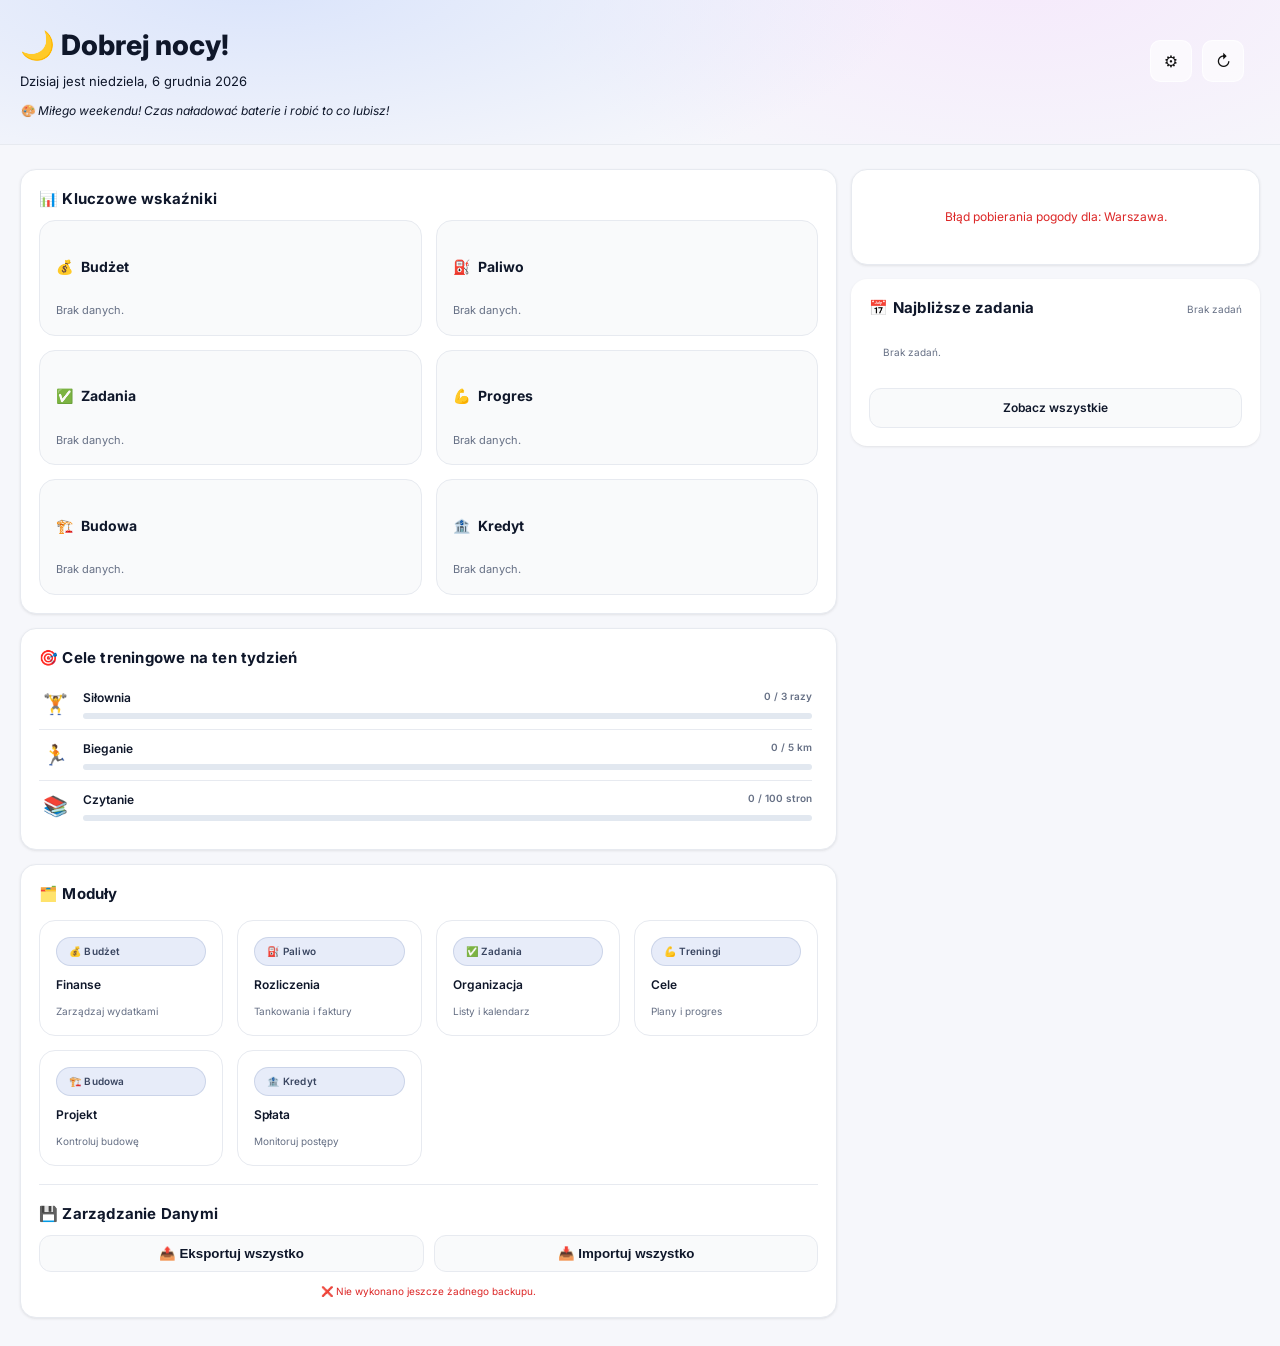
==== index.html @ cab456ae "Refresh dashboard styling and module UX" ====
<!doctype html>
<html lang="pl" data-theme="light">
<head>
  <meta charset="utf-8" />
  <meta name="viewport" content="width=device-width, initial-scale=1" />
  <title>LifeOS — Dashboard</title>
  <link rel="stylesheet" href="assets/app.css">
  <link rel="preconnect" href="https://fonts.googleapis.com">
  <link rel="preconnect" href="https://fonts.gstatic.com" crossorigin>
  <link href="https://fonts.googleapis.com/css2?family=Inter:wght@400;500;600;700;800&display=swap" rel="stylesheet">
  <style>
    /* === THEME TOKENS === */
    :root, [data-theme="light"]{
      --accent-h: 222; --accent-s: 83%; --accent-l: 53%;
      --accent: hsl(var(--accent-h) var(--accent-s) var(--accent-l));
      --accent-weak: hsl(var(--accent-h) 60% 94%);
      --bg:#f6f7fb; --card:#ffffff; --ink:#0f172a; --muted:#667085; --line:#e7eaf0;
      --surface:#f9fafb;
      --green:#059669;--red:#dc2626;--orange:#ea580c;--blue:#2563eb;--purple:#7c3aed;--yellow:#eab308;
      --shadow-sm:0 1px 2px 0 rgb(0 0 0 / 0.05);
      --shadow:0 1px 3px 0 rgb(0 0 0 / 0.08), 0 1px 2px -1px rgb(0 0 0 / 0.04);
      --shadow-md:0 6px 16px -6px rgb(0 0 0 / 0.12);
      --shadow-lg:0 18px 40px -15px rgb(0 0 0 / 0.18);
      --gradient-primary: radial-gradient(1200px 400px at 20% -10%, hsl(var(--accent-h) 80% 92%) 0%, transparent 55%),
                          radial-gradient(1000px 500px at 80% -20%, hsl(280 70% 95%) 0%, transparent 50%);
      --scrollbar-thumb: hsl(var(--accent-h) 30% 75%);
      --scrollbar-track: transparent;
      --ring: 2px solid hsl(var(--accent-h) var(--accent-s) 60%);
    }

    * { box-sizing: border-box; }
    html, body { height: 100%; }
    body {
      margin: 0; background: var(--bg); color: var(--ink);
      font-family: 'Inter', system-ui, -apple-system, Segoe UI, Roboto;
      font-size: 12px; line-height: 1.5; overflow-x: hidden;
    }

    /* === Motion preferences === */
    @media (prefers-reduced-motion: reduce){
      * { animation: none !important; transition: none !important }
    }

    /* === Animations === */
    @keyframes fadeInUp { from{opacity:0; transform:translateY(10px)} to{opacity:1; transform:translateY(0)} }
    @keyframes slideInRight { from{opacity:0; transform:translateX(12px)} to{opacity:1; transform:translateX(0)} }

    /* === Layout === */
    .wrap { max-width: 1280px; margin: 0 auto; padding: 28px 20px; }
    .grid { display: grid; gap: 14px; }
    .g-2 { grid-template-columns: repeat(2, minmax(0, 1fr)); }
    .g-main { grid-template-columns: 2fr 1fr; align-items: start; }
    .modules-grid { grid-template-columns: repeat(auto-fill, minmax(150px, 1fr)); }

    @media(max-width:1200px){ .kpi-grid { grid-template-columns: repeat(2,1fr) } }
    @media(max-width:900px){ .g-main{ grid-template-columns: 1fr } }
    @media(max-width:700px){ .g-2{ grid-template-columns: 1fr } }

    /* === Cards & elements === */
    .card{
      background: var(--card); border: 1px solid var(--line); border-radius: 16px; padding: 18px;
      box-shadow: var(--shadow); transition: transform .2s ease, box-shadow .2s ease, border-color .2s ease;
      animation: fadeInUp .4s ease-out;
    }
    .card:hover{ transform: translateY(-2px); box-shadow: var(--shadow-md); border-color: hsl(var(--accent-h) 30% 80% / .5) }

    .title { margin: 0 0 10px 0; font-weight: 700; font-size: 15px; letter-spacing: .2px; }
    .muted { color: var(--muted); }
    .tiny { font-size: 10px }

    .pill{
      display:inline-flex; align-items:center; gap:8px; padding:6px 12px; border-radius:999px;
      background: var(--accent-weak); color: hsl(var(--accent-h) 25% 30%); font-size:10px; font-weight:600;
      border: 1px solid hsl(var(--accent-h) 40% 82% / .7);
    }

    .btn{
      display:inline-flex; gap:8px; align-items:center; justify-content:center;
      border-radius: 12px; padding: 10px 16px; border: 1px solid var(--line);
      background: var(--surface); color: var(--ink); cursor:pointer; text-decoration:none; font-weight:600;
      transition: transform .15s ease, box-shadow .15s ease, background .2s ease, border-color .2s ease;
    }
    .btn:hover{ transform: translateY(-1px); box-shadow: var(--shadow-sm); border-color:hsl(var(--accent-h) 30% 75% / .6) }
    .btn.primary{ background: var(--accent); color:#fff; border-color: transparent }
    .btn:focus-visible{ outline: none; box-shadow: 0 0 0 3px hsl(var(--accent-h) 90% 60% / .35) }

    .tile{
      cursor:pointer; display:flex; flex-direction:column; gap:10px; border-radius:16px; border:1px solid var(--line);
      background: var(--card); padding:16px; transition: transform .2s ease, box-shadow .2s ease, border-color .2s ease;
      text-decoration:none; color: var(--ink); position:relative; overflow:hidden;
    }
    .tile::before{
      content:''; position:absolute; inset:0 0 auto 0; height:3px; background: var(--accent); opacity:.18; transform: scaleX(0);
      transform-origin:left; transition: transform .2s ease;
    }
    .tile:hover{ transform: translateY(-3px); box-shadow: var(--shadow-md); border-color:hsl(var(--accent-h) 30% 70%) }
    .tile:hover::before{ transform: scaleX(1) }
    
    .progress{ height:8px; background:#e2e8f0; border-radius: 999px; overflow:hidden; margin-top:8px; position:relative }
    .progress > i{ display:block; height:100%; background: var(--accent); border-radius:inherit; transition: width 1s ease-out }

    /* === New KPI Tiles === */
    .kpi-tile-large {
        display: flex; flex-direction: column; gap: 8px;
        background: var(--surface); border: 1px solid var(--line);
        border-radius: 16px; padding: 16px; text-decoration: none; color: var(--ink);
        transition: transform .2s ease, box-shadow .2s ease, border-color .2s ease;
        height: 100%;
    }
    .kpi-tile-large:hover {
        transform: translateY(-3px);
        box-shadow: var(--shadow-md);
        border-color: hsl(var(--accent-h) 30% 70%);
    }
    .kpi-header { display: flex; align-items: center; gap: 8px; font-weight: 700; font-size: 14px; }
    .kpi-main-value { font-size: 24px; font-weight: 800; line-height: 1.1; }
    .kpi-details { font-size: 11px; color: var(--muted); line-height: 1.4; }
    .kpi-progress-container { margin-top: auto; padding-top: 8px; }
    .value-ok { color: var(--green); }
    .value-warn { color: var(--orange); }
    .value-bad { color: var(--red); }


    /* === Hero === */
    .hero-header{
      margin:-28px -20px 24px -20px; padding: 24px 20px; color: var(--ink); position:relative; overflow:hidden;
      background: var(--gradient-primary);
      border-bottom: 1px solid var(--line);
    }
    .hero-content{
        position:relative; z-index:1; max-width:1280px; margin:0 auto;
        width: 100%;
    }
    .greeting-text{ font-size: clamp(20px, 4vw, 28px); font-weight:800; margin:0 0 6px 0; animation: fadeInUp .5s ease-out }
    .date-text{ opacity:.9; font-size: 13px; margin:0 0 10px 0; animation: fadeInUp .5s ease-out .1s both }
    .dynamic-message{ font-style: italic; opacity:.85; font-size:12px; animation: fadeInUp .5s ease-out .2s both }

    .quick-actions{
      position:absolute; top:16px; right:16px; display:flex; gap:10px; animation: slideInRight .5s ease-out .2s both;
    }
    .quick-action{
      width:42px; height:42px; background: hsl(0 0% 100% / .6);
      border:1px solid hsl(0 0% 100% / .7); border-radius:10px; display:flex; align-items:center; justify-content:center;
      color:#111; text-decoration:none; font-size:16px; transition: transform .15s ease, background .2s ease; backdrop-filter: blur(8px);
    }
    .quick-action:hover{ transform: scale(1.07) }

    /* === Lists & feeds === */
    .activity-feed{ max-height: 300px; overflow-y:auto; padding-right:6px }
    .activity-item{ display:flex; align-items:center; gap:12px; padding:10px 0; border-bottom:1px solid var(--line); animation: fadeInUp .35s ease-out }
    .activity-item:last-child{ border-bottom:none }

    /* === Upcoming tasks === */
    .priorities-card{
        display:flex; flex-direction:column; border:none; background: var(--card);
        flex-grow: 1;
    }
    .upcoming-header{ display:flex; justify-content:space-between; align-items:baseline; margin-bottom:12px }
    #upcoming-tasks-list{
        overflow:auto; padding-right:6px; flex-grow: 1;
    }
    #upcoming-tasks-list::-webkit-scrollbar, .activity-feed::-webkit-scrollbar{ width: 10px }
    #upcoming-tasks-list::-webkit-scrollbar-thumb, .activity-feed::-webkit-scrollbar-thumb{
      background: var(--scrollbar-thumb); border-radius: 8px; border: 2px solid transparent; background-clip: content-box;
    }
    #upcoming-tasks-list{ scrollbar-color: var(--scrollbar-thumb) var(--scrollbar-track) }
    .task-group-header {
      font-size: 9px; text-transform: uppercase; color: var(--muted); margin: 16px 0 4px 4px; font-weight: 600; letter-spacing: 0.5px;
    }
    .task-group-header:first-of-type { margin-top: 0; }
    .upcoming-task-item{
      display:flex; align-items:center; gap:12px; padding:10px 12px; margin:4px 0;
      background: var(--surface); border-radius:12px; border:1px solid var(--line); transition: background .2s ease, transform .2s ease;
    }
    .upcoming-task-item:hover{ transform: translateX(3px); background: hsl(var(--accent-h) 60% 96% / .5) }
    .task-title{ font-weight: 600; color: var(--ink) }
    .task-due-date{
      font-size:10px; font-weight:700; text-align:right; margin-left:auto; white-space:nowrap; background: var(--accent-weak);
      color: hsl(var(--accent-h) 30% 25%); padding:4px 8px; border-radius: 8px; border:1px solid hsl(var(--accent-h) 45% 85% / .8)
    }
    .prio-pill{ width:10px; height:10px; border-radius:50%; flex-shrink:0; border:2px solid #fff; box-shadow: 0 0 0 2px var(--line) }
    .prio-pill.high{ background:#ff6b6b } .prio-pill.medium{ background:#ffd93d } .prio-pill.low{ background:#6bcf7f }

    /* === Weather === */
    .weather-main { display: flex; align-items: center; gap: 14px; }
    .weather-icon { font-size: 42px; line-height: 1; }
    .weather-temp { font-size: 36px; font-weight: 800; line-height: 1; margin: 0; }
    .weather-desc { opacity: .95; font-weight: 600; }
    .weather-sub { display:flex; gap:12px; align-items:center; font-size:10px; color:var(--muted); margin-top: 8px; }
    .forecast-grid { display: grid; grid-template-columns: repeat(2, 1fr); gap: 10px; margin-top: 14px; padding-top: 12px; border-top: 1px solid var(--line); }
    .forecast-day { background: var(--surface); padding: 10px; border-radius: 10px; text-align: center; font-size: 11px; border: 1px solid var(--line); }
    .forecast-day .forecast-icon { font-size: 24px; margin: 4px 0; }
    .forecast-day .forecast-temp { font-weight: 700; font-size: 14px; }
    .forecast-day .tiny { font-size: 9px; }

    /* === Notification === */
    .notification{
      position:fixed; top:16px; right:16px; padding:14px 16px; background: var(--card); border-left:4px solid var(--green);
      border-radius:12px; box-shadow: var(--shadow-lg); z-index:1000; transform: translateX(400px);
      transition: transform .25s ease; max-width: 320px; color: var(--ink); border:1px solid var(--line);
    }
    .notification.show{ transform: translateX(0) }
    .notification.error{ border-left-color: var(--red) }
    .notification.warning{ border-left-color: var(--orange) }

    /* === Modal === */
    .modal-overlay{
      position:fixed; inset:0; background: rgba(15,23,42,.6); display:flex; justify-content:center; align-items:center; z-index:1000;
      backdrop-filter: blur(8px); opacity:0; pointer-events:none; transition: opacity .2s ease-out;
    }
    .modal-overlay.visible{ opacity:1; pointer-events: all }
    .modal-card{ background: var(--card); padding: 26px; border-radius: 16px; box-shadow: var(--shadow-lg); max-width: 520px; width: 92%;
      transform: scale(.96); transition: transform .2s ease; border:1px solid var(--line) }
    .modal-overlay.visible .modal-card{ transform: scale(1) }
    #modal-text{ font-size: 13px; margin:0 0 18px 0; color: var(--ink); line-height:1.6 }
    .modal-actions{ margin-top:16px; display:flex; justify-content:center; gap:10px }

    /* === Loading === */
    .loading::after{
      content:''; position:absolute; inset:0; background: rgba(255,255,255,.75); border-radius: inherit;
    }
    .loading::before{
      content:''; position:absolute; top:50%; left:50%; width:22px; height:22px; border:3px solid #e2e8f0; border-top-color: var(--accent);
      border-radius:50%; animation: spin 1s linear infinite; transform: translate(-50%,-50%);
    }
    @keyframes spin{ to{ transform: translate(-50%,-50%) rotate(360deg) } }

    /* === Responsive === */
    @media (max-width: 768px){
      .hero-header{ padding: 22px; margin:-28px -20px 18px -20px }
      .quick-actions{ position: static; margin-top: 12px; justify-content: center }
      .wrap{ padding: 16px }
    }
  </style>
</head>
<body>
  <div class="wrap">
    <header class="hero-header">
      <div class="hero-content">
        <div class="quick-actions">
          <a href="#" class="quick-action" title="Ustawienia" onclick="openSettingsModal()">⚙️</a>
          <a href="#" class="quick-action" title="Odśwież" onclick="refreshDashboard()">↻</a>
        </div>
        <h1 id="greeting" class="greeting-text">Dzień dobry!</h1>
        <p id="current-date" class="date-text"></p>
        <p id="dynamic-message" class="dynamic-message"></p>
      </div>
    </header>

    <div class="grid g-main">
      <div style="display: grid; gap: 14px; align-content: start;">
        <div class="card">
          <h3 class="title">📊 Kluczowe wskaźniki</h3>
          <div class="grid g-2 kpi-grid">
            <a href="budget.html" id="kpi-budget" class="kpi-tile-large"></a>
            <a href="fuel.html" id="kpi-fuel" class="kpi-tile-large"></a>
            <a href="tasks.html" id="kpi-tasks" class="kpi-tile-large"></a>
            <a href="trainings.html" id="kpi-progress" class="kpi-tile-large"></a>
            <a href="house.html" id="kpi-house" class="kpi-tile-large"></a>
            <a href="loan.html" id="kpi-loan" class="kpi-tile-large"></a>
          </div>
        </div>

        <div class="card">
          <h3 class="title">🎯 Cele treningowe na ten tydzień</h3>
          <div id="weekly-activities-list" class="activity-feed"></div>
        </div>
        
        <div class="card">
          <h3 class="title">🗂️ Moduły</h3>
          <div class="grid modules-grid" style="margin-top: 14px;">
            <a class="tile" href="budget.html">
              <div class="pill">💰 Budżet</div>
              <div style="font-weight: 600;">Finanse</div>
              <div class="tiny muted">Zarządzaj wydatkami</div>
            </a>
            <a class="tile" href="fuel.html">
              <div class="pill">⛽ Paliwo</div>
              <div style="font-weight: 600;">Rozliczenia</div>
              <div class="tiny muted">Tankowania i faktury</div>
            </a>
            <a class="tile" href="tasks.html">
              <div class="pill">✅ Zadania</div>
              <div style="font-weight: 600;">Organizacja</div>
              <div class="tiny muted">Listy i kalendarz</div>
            </a>
            <a class="tile" href="trainings.html">
              <div class="pill">💪 Treningi</div>
              <div style="font-weight: 600;">Cele</div>
              <div class="tiny muted">Plany i progres</div>
            </a>
            <a class="tile" href="house.html">
                <div class="pill">🏗️ Budowa</div>
                <div style="font-weight: 600;">Projekt</div>
                <div class="tiny muted">Kontroluj budowę</div>
            </a>
            <a class="tile" href="loan.html">
                <div class="pill">🏦 Kredyt</div>
                <div style="font-weight: 600;">Spłata</div>
                <div class="tiny muted">Monitoruj postępy</div>
            </a>
          </div>
          <div style="border-top: 1px solid var(--line); margin: 18px 0;"></div>
          <h3 class="title" style="margin-bottom: 10px;">💾 Zarządzanie Danymi</h3>
          <div class="grid g-2" style="gap: 10px;">
            <button class="btn" id="export-all-btn">📤 Eksportuj wszystko</button>
            <button class="btn" id="import-all-btn">📥 Importuj wszystko</button>
            <input type="file" id="import-file-input" style="display:none" accept="application/json"/>
          </div>
          <p id="backup-status" class="tiny" style="margin-top: 12px; text-align: center;"></p>
        </div>
      </div>

      <div style="display: flex; flex-direction: column; gap: 14px;">
        <div class="card weather-widget" id="weather-widget" aria-live="polite">
          <!-- Weather content will be dynamically inserted here -->
        </div>
        <div class="card priorities-card" id="priorities-card">
          <div class="upcoming-header">
            <h3 class="title" style="margin:0;">📅 Najbliższe zadania</h3>
            <p id="priorities-summary" class="tiny muted" style="margin:0;"></p>
          </div>
          <div id="upcoming-tasks-list"></div>
          <a href="tasks.html" class="btn" style="margin-top: 14px;">Zobacz wszystkie</a>
        </div>
      </div>
    </div>

  </div>

  <!-- Modals -->
  <div id="modal-overlay" class="modal-overlay" role="dialog" aria-modal="true" aria-labelledby="modal-text">
    <div class="modal-card">
      <p id="modal-text"></p>
      <div id="modal-actions" class="modal-actions"></div>
    </div>
  </div>

  <div id="notification" class="notification"></div>

<script>
/* === STORAGE KEYS === */
const BUDGET_STORAGE_KEY = 'lifeos_budget_v4';
const FUEL_STORAGE_KEY = 'lifeos_fuel_v1';
const TASKS_STORAGE_KEY = 'lifeos_tasks_pro_v2';
const TRAININGS_STORAGE_KEY = 'lifeos_trainings_v1';
const HOUSE_STORAGE_KEY = 'buildmaster_pro_v11';
const LOAN_STORAGE_KEY = 'lifeos_loan_v1';
const SETTINGS_STORAGE_KEY = 'lifeos_settings_v1';
const BACKUP_TIMESTAMP_KEY = 'lifeos_last_backup';

/* === UTIL === */
function fmt(n, c = 'PLN') {
  try {
    const numValue = Number(n || 0);
    const parts = numValue.toFixed(2).split('.');
    parts[0] = parts[0].replace(/\B(?=(\d{3})+(?!\d))/g, "\u00A0");
    return `${parts.join(',')}\u00A0${c}`;
  } catch { return `${Number(n || 0).toFixed(2)}\u00A0${c}`; }
}
function num(s) {
  if(typeof s === 'number') return s;
  if(!s) return 0;
  const raw = String(s).replace(/\s|\u00A0/g, '');
  let normalized = raw.replace(',', '.');
  const n = Number(normalized.replace(/[^0-9.\-]/g, ''));
  return Number.isFinite(n) ? n : 0;
}
function safeParse(raw, fallback = null){
  if(!raw) return fallback;
  try { return JSON.parse(raw); } catch { return fallback; }
}
function monthKey(d = new Date()) { return `${d.getFullYear()}-${String(d.getMonth()+1).padStart(2,'0')}`; }
function parseDate(dateString){ if(!dateString) return null; const p = dateString.split('-').map(Number); return new Date(Date.UTC(p[0], p[1]-1, p[2])); }
function getWeekNumber(d){ d = new Date(Date.UTC(d.getFullYear(), d.getMonth(), d.getDate())); d.setUTCDate(d.getUTCDate()+4-(d.getUTCDay()||7)); const yStart=new Date(Date.UTC(d.getUTCFullYear(),0,1)); return [d.getUTCFullYear(), Math.ceil((((d - yStart)/86400000)+1)/7)] }

/* === NOTIFICATION === */
function showNotification(message, type='success'){
  const n = document.getElementById('notification');
  n.textContent = message;
  n.className = `notification ${type} show`;
  setTimeout(()=> n.classList.remove('show'), 3200);
}

/* === HEADER TEXT === */
function renderGreetingAndDate(){
  const now = new Date();
  const hour = now.getHours();
  const dayOfWeek = now.getDay();
  let greeting = "Dzień dobry!", emoji = "🌅";
  if(hour < 6){ greeting="Dobrej nocy!"; emoji="🌙" }
  else if(hour < 12){ greeting="Dzień dobry!"; emoji="🌅" }
  else if(hour < 18){ greeting="Dzień dobry!"; emoji="☀️" }
  else { greeting="Dobry wieczór!"; emoji="🌆" }
  document.getElementById('greeting').innerHTML = `${emoji} ${greeting}`;
  document.getElementById('current-date').textContent =
    `Dzisiaj jest ${now.toLocaleDateString('pl-PL',{weekday:'long',year:'numeric',month:'long',day:'numeric'})}`;
  const isWeekday = dayOfWeek >= 1 && dayOfWeek <= 5;
  let msg = "";
  if(isWeekday){
    if(hour < 9) msg = "🍵 Dzień się dopiero zaczyna. Czas na kawę i planowanie!";
    else if(hour < 12) msg = "💪 Poranne godziny to najlepszy czas na produktywność!";
    else if(hour < 17){
      const endWork = new Date(); endWork.setHours(17,0,0,0);
      const diffMs = endWork - now;
      if (diffMs > 0){
        const h = Math.floor(diffMs/3600000), m = Math.floor((diffMs%3600000)/60000);
        msg = `⏰ Do końca pracy zostało ${h}h ${m}m. Dasz radę!`;
      } else msg = "🎉 Praca na dziś skończona. Czas na odpoczynek!";
    } else msg = "🌟 Wieczór to idealny czas na podsumowania i planowanie jutra!";
  } else msg = "🎨 Miłego weekendu! Czas naładować baterie i robić to co lubisz!";
  document.getElementById('dynamic-message').textContent = msg;
}

/* === UPCOMING TASKS === */
function renderUpcomingTasks(){
  const listEl = document.getElementById('upcoming-tasks-list');
  const tasksRaw = localStorage.getItem(TASKS_STORAGE_KEY);
  if(!tasksRaw){
    listEl.innerHTML = `<div class="tiny muted" style="padding: 14px;">Brak zadań.</div>`;
    document.getElementById('priorities-summary').textContent = 'Brak zadań';
    return;
  }
  const tasksState = JSON.parse(tasksRaw);
  const today = new Date(); today.setUTCHours(0,0,0,0);
  
  const overdue = tasksState.tasks.filter(t => t.status !== 'done' && t.dueDate && parseDate(t.dueDate) < today).sort((a,b) => parseDate(a.dueDate)-parseDate(b.dueDate));
  const todayTasks = tasksState.tasks.filter(t => t.status !== 'done' && t.dueDate && parseDate(t.dueDate).getTime() === today.getTime());
  const tomorrowTasks = tasksState.tasks.filter(t => t.status !== 'done' && t.dueDate && parseDate(t.dueDate).getTime() === new Date(today.getTime()+86400000).getTime());
  
  document.getElementById('priorities-summary').textContent = `Zaległe: ${overdue.length} | Dziś: ${todayTasks.length}`;
  
  if(overdue.length === 0 && todayTasks.length === 0 && tomorrowTasks.length === 0){
    listEl.innerHTML = `<div style="text-align:center; padding: 26px 0; opacity: .9;"><div style="font-size: 36px; margin-bottom: 8px;">🎉</div><p class="tiny muted">Brak zadań priorytetowych!</p></div>`;
    return;
  }
  
  let html = '';
  const createTaskHtml = (task) => {
      const dueDate = parseDate(task.dueDate);
      const diffDays = Math.round((dueDate - today) / 86400000);
      let dueText = '';
      if (diffDays < 0) dueText = `${Math.abs(diffDays)} dni temu`;
      else if (diffDays === 0) dueText = 'dziś';
      else if (diffDays === 1) dueText = 'jutro';

      return `<div class="upcoming-task-item">
        <div class="prio-pill ${task.priority}"></div>
        <div class="task-title">${task.title}</div>
        <div class="task-due-date">${dueText}</div>
      </div>`;
  };

  if (overdue.length > 0) {
    html += `<h5 class="task-group-header">Zaległe</h5>`;
    html += overdue.map(createTaskHtml).join('');
  }
  if (todayTasks.length > 0) {
    html += `<h5 class="task-group-header">Na dziś</h5>`;
    html += todayTasks.map(createTaskHtml).join('');
  }
  if (tomorrowTasks.length > 0) {
    html += `<h5 class="task-group-header">Na jutro</h5>`;
    html += tomorrowTasks.map(createTaskHtml).join('');
  }
  
  listEl.innerHTML = html;
}

/* === WEEKLY ACTIVITIES === */
function renderWeeklyActivities(){
  const listEl = document.getElementById('weekly-activities-list');
  const trainingsRaw = localStorage.getItem(TRAININGS_STORAGE_KEY);
  const GOALS = { gym:{name:'Siłownia',icon:'🏋️',target:3,unit:'razy'}, running:{name:'Bieganie',icon:'🏃',target:5,unit:'km'}, reading:{name:'Czytanie',icon:'📚',target:100,unit:'stron'} };
  const [y,w] = getWeekNumber(new Date());
  let progressData = {};
  if(trainingsRaw){ const st = JSON.parse(trainingsRaw); progressData = st[y]?.[w]?.progress || {} }
  listEl.innerHTML = Object.entries(GOALS).map(([k,g],i)=>{
    const current = progressData[k] || 0;
    const pct = Math.min(100, current/g.target*100);
    return `<div class="activity-item" style="animation-delay:${i*.05}s;">
      <div style="font-size:20px;width:32px;text-align:center">${g.icon}</div>
      <div style="flex:1">
        <div style="font-weight:600;display:flex;justify-content:space-between"><span>${g.name}</span><span class="tiny muted">${current} / ${g.target} ${g.unit}</span></div>
        <div class="progress" style="height:6px;margin-top:6px"><i style="width:${pct}%"></i></div>
      </div>
    </div>`
  }).join('');
}

/* === WEATHER (From Settings) === */
function renderWeatherWidget() {
  const widget = document.getElementById('weather-widget');
  const settings = JSON.parse(localStorage.getItem(SETTINGS_STORAGE_KEY) || '{}');
  const locationQuery = settings.weatherLocation || 'Warszawa';

  widget.innerHTML = `<div class="muted" style="padding: 20px; text-align: center; font-size: 13px;">Ładowanie pogody dla: ${locationQuery}...</div>`;

  fetch(`https://wttr.in/${encodeURIComponent(locationQuery)}?format=j1`)
    .then(r => r.json())
    .then(data => {
        if (!data || !data.current_condition || !data.weather) {
          widget.innerHTML = `<div class="muted" style="padding: 20px; text-align: center; color: var(--red);">Brak danych pogodowych dla: ${locationQuery}.</div>`;
          return;
        }
        const current = data.current_condition[0];
        const forecastDays = data.weather.slice(1, 3);

        const weatherCodeMap = { '113': '☀️', '116': '⛅️', '119': '☁️', '122': '🌥️', '143': '🌫️', '176': '🌦️', '179': '🌨️', '182': '🌨️', '185': '🌨️', '200': '⛈️', '227': '❄️', '230': ' Blizzard', '248': '🌫️', '260': '🌫️', '263': '🌦️', '266': '🌦️', '281': '🌧️', '284': '🌧️', '293': '🌧️', '296': '🌧️', '299': '🌧️', '302': '🌧️', '305': '🌧️', '308': '🌧️', '311': '🌧️', '314': '🌧️', '317': '🌨️', '320': '🌨️', '323': '❄️', '326': '❄️', '329': '❄️', '332': '❄️', '335': '❄️', '338': '❄️', '350': '🌨️', '353': '🌦️', '356': '🌧️', '359': '🌧️', '362': '🌨️', '365': '🌨️', '368': '❄️', '371': '❄️', '374': '🌨️', '377': '🌨️', '386': '⛈️', '389': '⛈️', '392': '⛈️', '395': '❄️', };
        const getWeatherEmoji = (code) => weatherCodeMap[code] || ' ';

        const locationName = data.nearest_area[0].areaName[0].value;
        const feelsLike = current.FeelsLikeC ? `odczuwalna ${current.FeelsLikeC}°` : '';
        const wind = current.windspeedKmph ? `wiatr ${current.windspeedKmph} km/h` : '';

        const todayHTML = `
          <div class="weather-main">
              <div class="weather-icon">${getWeatherEmoji(current.weatherCode)}</div>
              <div>
                  <div class="weather-temp">${current.temp_C}°</div>
                  <div class="weather-desc">${current.weatherDesc[0].value}</div>
              </div>
          </div>
          <div class="weather-sub">
              <div class="tiny">${locationName}</div>
              <div class="tiny">${[feelsLike, wind].filter(Boolean).join(' • ')}</div>
          </div>
        `;

        const forecastHTML = forecastDays.map((day, index) => {
          const date = new Date();
          date.setDate(date.getDate() + index + 1);
          const dayName = date.toLocaleDateString('pl-PL', { weekday: 'short' });
          const dayNameCapitalized = dayName.charAt(0).toUpperCase() + dayName.slice(1);
          return `
            <div class="forecast-day">
              <div>${dayNameCapitalized}</div>
              <div class="forecast-icon">${getWeatherEmoji(day.hourly[4].weatherCode)}</div>
              <div class="forecast-temp">${day.avgtempC}°C</div>
              <div class="tiny muted">${day.maxtempC}° / ${day.mintempC}°</div>
            </div>
          `;
        }).join('');

        widget.innerHTML = `
          <h4 class="title" style="margin-bottom: 12px;">🌤️ Pogoda</h4>
          ${todayHTML}
          <div class="forecast-grid">${forecastHTML}</div>
        `;
    })
    .catch(() => {
      widget.innerHTML = `<div class="muted" style="padding: 20px; text-align: center; color: var(--red);">Błąd pobierania pogody dla: ${locationQuery}.</div>`;
    });
}

/* === KPIs === */
function renderKPIs(){
    const kpiElements = {
        budget: document.getElementById('kpi-budget'),
        fuel: document.getElementById('kpi-fuel'),
        tasks: document.getElementById('kpi-tasks'),
        progress: document.getElementById('kpi-progress'),
        house: document.getElementById('kpi-house'),
        loan: document.getElementById('kpi-loan'),
    };
    Object.values(kpiElements).forEach(el => el.classList.add('loading'));
    setTimeout(() => {
        Object.values(kpiElements).forEach(el => el.classList.remove('loading'));
        renderKPIData();
    }, 400);
}

function renderKPIData(){
  const currency = 'PLN';
  const kpiElements = {
      budget: document.getElementById('kpi-budget'),
      fuel: document.getElementById('kpi-fuel'),
      tasks: document.getElementById('kpi-tasks'),
      progress: document.getElementById('kpi-progress'),
      house: document.getElementById('kpi-house'),
      loan: document.getElementById('kpi-loan'),
  };

  // --- Budget KPI ---
  const budgetRaw = localStorage.getItem(BUDGET_STORAGE_KEY);
  const budgetData = safeParse(budgetRaw);
  const bState = budgetData?.modules?.budget;
  if(bState){
    const ym = monthKey();
    let budgetHTML = `
      <div class="kpi-header"><span>💰</span><h4>Budżet</h4></div>
      <div class="kpi-main-value">—</div>
      <div class="kpi-details">Brak danych na ten miesiąc.</div>
      <div class="kpi-progress-container"></div>`;

    if(bState.monthly && bState.monthly[ym]){
      const m = bState.monthly[ym];
      const incSum = m.incomes.reduce((s,x)=> s+num(x.amount),0);
      const fixSum = m.fixed.reduce((s,x)=> s+num(x.amount),0);
      const daysInMonth = new Date(ym.split('-')[0], ym.split('-')[1], 0).getDate();
      const currentDay = new Date().getDate();
      
      const dailyBudget = Math.max(0, (incSum - fixSum)/daysInMonth);
      const budgetForToday = dailyBudget * currentDay;

      const catsById = Object.fromEntries((bState.categories||[]).map(c=>[c.id,c]));
      const spentUntilToday = (bState.transactions||[]).filter(t=> String(t.date||'').startsWith(ym) && new Date(t.date).getDate()<=currentDay).reduce((sum,t)=>{
        if(t.splits?.length){ return sum + t.splits.reduce((ss,sp)=>{ const cat=catsById[sp.categoryId]; return (cat && (cat.type==='expense'||cat.type==='saving') && cat.id!=='c_fixed') ? ss+Math.abs(num(sp.amount)) : ss },0) }
        const cat=catsById[t.categoryId]; return (cat && (cat.type==='expense'||cat.type==='saving') && cat.id!=='c_fixed') ? sum+Math.abs(num(t.amount)) : sum
      },0);
      
      const buffer = budgetForToday - spentUntilToday;
      const bufferClass = buffer > budgetForToday * 0.2 ? 'value-ok' : buffer >= 0 ? 'value-warn' : 'value-bad';

      const totalSpentMonth = (bState.transactions||[]).filter(t=> String(t.date||'').startsWith(ym)).reduce((sum,t)=>{
        if(t.splits?.length){ return sum + t.splits.reduce((ss,sp)=>{ const cat=catsById[sp.categoryId]; return (cat && (cat.type==='expense'||cat.type==='saving')) ? ss+Math.abs(num(sp.amount)) : ss },0) }
        const cat=catsById[t.categoryId]; return (cat && (cat.type==='expense'||cat.type==='saving')) ? sum+Math.abs(num(t.amount)) : sum
      },0);
      const monthlyBudget = incSum;
      const spentPct = monthlyBudget > 0 ? (totalSpentMonth / monthlyBudget) * 100 : 0;

      budgetHTML = `
        <div class="kpi-header"><span>💰</span><h4>Budżet</h4></div>
        <div class="kpi-main-value ${bufferClass}">${fmt(buffer, '')}<span class="tiny muted" style="margin-left: 4px;">PLN</span></div>
        <div class="kpi-details">
          Zapas na dziś. Wydano ${fmt(spentUntilToday)} z ${fmt(budgetForToday)}.
        </div>
        <div class="kpi-progress-container">
          <div class="tiny muted" style="display: flex; justify-content: space-between; margin-bottom: 4px;">
            <span>Budżet miesięczny</span><span>${spentPct.toFixed(0)}%</span>
          </div>
          <div class="progress"><i style="width:${spentPct}%"></i></div>
        </div>`;
    }
    kpiElements.budget.innerHTML = budgetHTML;
  } else {
    kpiElements.budget.innerHTML = `<div class="kpi-header"><span>💰</span><h4>Budżet</h4></div><div class="kpi-details">Brak danych.</div>`;
  }

  // --- Fuel KPI ---
  const fuelRaw = localStorage.getItem(FUEL_STORAGE_KEY);
  const fuelData = safeParse(fuelRaw);
  if(fuelData?.transactions){
    const f = fuelData;
    const bal = f.transactions.reduce((a,tx)=> a+num(tx.amount),0);
    const balanceClass = bal >= 0 ? 'value-ok' : 'value-bad';
    
    const last = f.transactions.filter(tx=> tx.type==='invoice').sort((a,b)=> b.date.localeCompare(a.date))[0];
    let detailsHTML = 'Brak zarejestrowanych tankowań.';
    if(last){
      const days = Math.floor((new Date() - new Date(last.date))/86400000);
      const amount = Math.abs(num(last.amount));
      const liters = num(last.details?.liters);
      const pricePerLiter = liters > 0 ? (amount / liters).toFixed(2) : 0;
      detailsHTML = `Ostatnie tankowanie ${days} dni temu za ${fmt(amount)} (${liters.toFixed(1)} L @ ${pricePerLiter} zł).`;
    }
    kpiElements.fuel.innerHTML = `
      <div class="kpi-header"><span>⛽</span><h4>Paliwo</h4></div>
      <div class="kpi-main-value ${balanceClass}">${fmt(bal, '')}<span class="tiny muted" style="margin-left: 4px;">PLN</span></div>
      <div class="kpi-details">${detailsHTML}</div>`;
  } else {
    kpiElements.fuel.innerHTML = `<div class="kpi-header"><span>⛽</span><h4>Paliwo</h4></div><div class="kpi-details">Brak danych.</div>`;
  }

  // --- Tasks KPI ---
  const tasksRaw = localStorage.getItem(TASKS_STORAGE_KEY);
  const tasksData = safeParse(tasksRaw);
  if(tasksData?.tasks){
    const t = tasksData;
    const today = new Date(); today.setUTCHours(0,0,0,0);
    const activeTasks = t.tasks.filter(x=> x.status!=='done');
    const overdue = activeTasks.filter(x => x.dueDate && parseDate(x.dueDate) < today).length;
    const forToday = activeTasks.filter(x => x.dueDate && parseDate(x.dueDate).getTime() === today.getTime()).length;
    const activeCount = activeTasks.length;
    const activeClass = activeCount > 15 ? 'value-bad' : activeCount > 5 ? 'value-warn' : 'value-ok';

    const now = new Date();
    const start = new Date(now); start.setDate(now.getDate() - now.getDay() + (now.getDay()===0?-6:1)); start.setHours(0,0,0,0);
    const end = new Date(start); end.setDate(start.getDate()+6); end.setHours(23,59,59,999);
    const weekly = t.tasks.filter(x=> x.dueDate && new Date(x.dueDate)>=start && new Date(x.dueDate)<=end);
    const done = weekly.filter(x=> x.status==='done').length;
    const planned = weekly.length; const progress = planned>0 ? (done/planned)*100 : 0;
    
    kpiElements.tasks.innerHTML = `
      <div class="kpi-header"><span>✅</span><h4>Zadania</h4></div>
      <div class="kpi-main-value ${activeClass}">${activeCount}</div>
      <div class="kpi-details">
        Aktywnych zadań. W tym <span style="color:var(--red); font-weight:600;">${overdue}</span> zaległych i <span style="font-weight:600;">${forToday}</span> na dziś.
      </div>
      <div class="kpi-progress-container">
        <div class="tiny muted" style="display: flex; justify-content: space-between; margin-bottom: 4px;">
          <span>Ukończono w tym tyg.</span><span>${done}/${planned}</span>
        </div>
        <div class="progress"><i style="width:${progress}%"></i></div>
      </div>`;
  } else {
    kpiElements.tasks.innerHTML = `<div class="kpi-header"><span>✅</span><h4>Zadania</h4></div><div class="kpi-details">Brak danych.</div>`;
  }

  // --- Progress KPI ---
  const trRaw = localStorage.getItem(TRAININGS_STORAGE_KEY);
  const trainingData = safeParse(trRaw);
  if(trainingData){
    const st = trainingData;
    const [y,w] = getWeekNumber(new Date());
    const yData = st[y] || {};
    const wd = yData[w];
    let avg = 0;
    if(wd){
      const GOALS = { gym:3, running:5, reading:100 };
      let sum=0, cnt=0;
      for(const k in GOALS){ if(GOALS.hasOwnProperty(k)){ sum += Math.min(100, ((wd.progress[k]||0)/GOALS[k])*100); cnt++ }}
      avg = cnt > 0 ? sum/cnt : 0;
    }
    const avgClass = avg > 80 ? 'value-ok' : avg > 40 ? 'value-warn' : 'value-bad';
    const completedWeeks = Object.keys(yData).filter(wn=> parseInt(wn)<w && yData[wn].isComplete).length;

    kpiElements.progress.innerHTML = `
      <div class="kpi-header"><span>💪</span><h4>Progres</h4></div>
      <div class="kpi-main-value ${avgClass}">${Math.round(avg)}<span class="tiny muted" style="margin-left: 4px;">%</span></div>
      <div class="kpi-details">
        Średni postęp w tym tygodniu. Ukończono <span style="font-weight:600;">${completedWeeks} z ${w-1}</span> poprzednich tyg. w tym roku.
      </div>
       <div class="kpi-progress-container">
          <div class="tiny muted" style="display: flex; justify-content: space-between; margin-bottom: 4px;">
            <span>Postęp w tym tyg.</span>
          </div>
          <div class="progress"><i style="width:${avg}%"></i></div>
      </div>`;
  } else {
    kpiElements.progress.innerHTML = `<div class="kpi-header"><span>💪</span><h4>Progres</h4></div><div class="kpi-details">Brak danych.</div>`;
  }

  // --- House KPI ---
  const houseRaw = localStorage.getItem(HOUSE_STORAGE_KEY);
  const houseData = safeParse(houseRaw);
  if(houseData){
    const hState = houseData;
    const { tasks, expenses, project } = hState;
    const completedTasksProgress = tasks.map(t => (t.progress || 0));
    const totalProgress = tasks.length > 0 ? completedTasksProgress.reduce((a,b) => a + b, 0) / tasks.length : 0;
    const totalExpenses = expenses.reduce((sum, e) => sum + e.amount, 0);
      
    kpiElements.house.innerHTML = `
      <div class="kpi-header"><span>🏗️</span><h4>Budowa</h4></div>
      <div class="kpi-main-value">${fmt(totalExpenses)}</div>
      <div class="kpi-details">
        Całkowite wydatki projektu.
      </div>
      <div class="kpi-progress-container">
        <div class="tiny muted" style="display: flex; justify-content: space-between; margin-bottom: 4px;">
          <span>Całkowity postęp prac</span><span>${totalProgress.toFixed(0)}%</span>
        </div>
        <div class="progress"><i style="width:${totalProgress}%"></i></div>
      </div>`;
  } else {
    kpiElements.house.innerHTML = `<div class="kpi-header"><span>🏗️</span><h4>Budowa</h4></div><div class="kpi-details">Brak danych.</div>`;
  }

  // --- Loan KPI ---
  const loanRaw = localStorage.getItem(LOAN_STORAGE_KEY);
  const loanData = safeParse(loanRaw);
  if(loanData){
    const lState = loanData;
    if (lState.loanDetails) {
      const { loanDetails, payments } = lState;
      const totalOverpayments = payments.reduce((sum, p) => sum + (p.overpayment || 0), 0);
      const totalCapitalPaid = payments.reduce((sum, p) => sum + p.capital, 0) + totalOverpayments;
      const capitalRemaining = loanDetails.totalCapital - totalCapitalPaid;
      const progress = (totalCapitalPaid / loanDetails.totalCapital) * 100;

      kpiElements.loan.innerHTML = `
        <div class="kpi-header"><span>🏦</span><h4>Kredyt</h4></div>
        <div class="kpi-main-value">${fmt(capitalRemaining, '')}<span class="tiny muted" style="margin-left: 4px;">PLN</span></div>
        <div class="kpi-details">
          Pozostało do spłaty. Spłacono ${fmt(totalCapitalPaid)}.
        </div>
        <div class="kpi-progress-container">
          <div class="tiny muted" style="display: flex; justify-content: space-between; margin-bottom: 4px;">
            <span>Postęp spłaty</span><span>${progress.toFixed(1)}%</span>
          </div>
          <div class="progress"><i style="width:${progress}%"></i></div>
        </div>`;
    } else {
       kpiElements.loan.innerHTML = `<div class="kpi-header"><span>🏦</span><h4>Kredyt</h4></div><div class="kpi-details">Brak skonfigurowanego kredytu.</div>`;
    }
  } else {
    kpiElements.loan.innerHTML = `<div class="kpi-header"><span>🏦</span><h4>Kredyt</h4></div><div class="kpi-details">Brak danych.</div>`;
  }
}

/* === MISC === */
function refreshDashboard(){
  showNotification('Odświeżanie dashboard...', 'info');
  setTimeout(()=>{ renderAll(); showNotification('Dashboard odświeżony!','success') }, 600);
}
function showModal(html, buttons){
    const modalOverlay = document.getElementById('modal-overlay');
    const modalText = document.getElementById('modal-text');
    modalText.innerHTML = html;
    
    const actions = document.getElementById('modal-actions');
    actions.innerHTML='';

    if (buttons && buttons.length > 0) {
        buttons.forEach(cfg=>{
            const b = document.createElement('button');
            b.textContent = cfg.text;
            b.className = cfg.class || 'btn';
            b.onclick = () => {
                if (cfg.onClick) cfg.onClick();
                if (!cfg.noClose) modalOverlay.classList.remove('visible');
            };
            actions.appendChild(b);
        });
    } else {
        // Fallback for old calls without buttons array
        const closeBtn = document.createElement('button');
        closeBtn.textContent = 'Zamknij';
        closeBtn.className = 'btn';
        closeBtn.onclick = () => modalOverlay.classList.remove('visible');
        actions.appendChild(closeBtn);
    }
    modalOverlay.classList.add('visible');
}

function openSettingsModal(){
    const settings = JSON.parse(localStorage.getItem(SETTINGS_STORAGE_KEY) || '{}');
    const weatherLocation = settings.weatherLocation || 'Warszawa';
    const buttons = [
        { text: 'Anuluj' },
        { text: 'Zapisz', class: 'btn primary', onClick: saveSettings }
    ];
    showModal(`
        <h3 style="margin-top:0; text-align: left;">Ustawienia</h3>
        <div style="text-align:left; font-size: 13px;">
            <label for="weather-location" style="font-weight:600; margin-bottom: 6px; display:block;">Lokalizacja dla pogody</label>
            <input type="text" id="weather-location" value="${weatherLocation}" style="width:100%; padding: 8px; border: 1px solid var(--line); border-radius: 8px;" placeholder="np. Paryż">
            <p class="tiny muted" style="margin-top: 6px;">Wpisz miasto, dla którego chcesz widzieć prognozę pogody.</p>
        </div>
    `, buttons);
}

function saveSettings() {
    const location = document.getElementById('weather-location').value;
    if (!location) {
        showNotification('Lokalizacja nie może być pusta.', 'error');
        return;
    }
    const settings = { weatherLocation: location };
    localStorage.setItem(SETTINGS_STORAGE_KEY, JSON.stringify(settings));
    showNotification('Ustawienia zapisane!', 'success');
    renderWeatherWidget();
}

/* === BACKUP === */
function renderBackupStatus(){
  const statusEl = document.getElementById('backup-status');
  const ts = localStorage.getItem(BACKUP_TIMESTAMP_KEY);
  if(ts){
    const last = new Date(parseInt(ts));
    const diffDays = Math.floor((new Date()-last)/86400000);
    statusEl.textContent = diffDays === 0 ? '✅ Ostatni backup: dziś.' : `📅 Ostatni backup: ${diffDays} dni temu.`;
    statusEl.style.color = diffDays>7 ? 'var(--orange)' : 'var(--muted)';
  } else {
    statusEl.textContent = '❌ Nie wykonano jeszcze żadnego backupu.';
    statusEl.style.color = 'var(--red)';
  }
}
const exportBtn = document.getElementById('export-all-btn');
const importBtn = document.getElementById('import-all-btn');
const importInput = document.getElementById('import-file-input');
exportBtn.onclick = ()=>{
  const allData = {
    budget: JSON.parse(localStorage.getItem(BUDGET_STORAGE_KEY) || 'null'),
    fuel: JSON.parse(localStorage.getItem(FUEL_STORAGE_KEY) || 'null'),
    tasks_pro: JSON.parse(localStorage.getItem(TASKS_STORAGE_KEY) || 'null'),
    trainings: JSON.parse(localStorage.getItem(TRAININGS_STORAGE_KEY) || 'null'),
    house: JSON.parse(localStorage.getItem(HOUSE_STORAGE_KEY) || 'null'),
    loan: JSON.parse(localStorage.getItem(LOAN_STORAGE_KEY) || 'null'),
    settings: JSON.parse(localStorage.getItem(SETTINGS_STORAGE_KEY) || 'null'),
  };
  const blob = new Blob([JSON.stringify(allData, null, 2)],{type:'application/json'});
  const a = document.createElement('a'); a.href = URL.createObjectURL(blob);
  a.download = `lifeos_backup_${new Date().toISOString().slice(0,10)}.json`; a.click();
  URL.revokeObjectURL(a.href);
  localStorage.setItem(BACKUP_TIMESTAMP_KEY, Date.now().toString());
  renderBackupStatus(); showNotification('Backup został pomyślnie zapisany!','success');
};
importBtn.onclick = ()=> importInput.click();
importInput.onchange = (e)=>{
  const file = e.target.files[0]; if(!file) return;
  const reader = new FileReader();
  reader.onload = (ev)=>{
    try{
      const data = JSON.parse(ev.target.result);
      if(data.budget) localStorage.setItem(BUDGET_STORAGE_KEY, JSON.stringify(data.budget));
      if(data.fuel) localStorage.setItem(FUEL_STORAGE_KEY, JSON.stringify(data.fuel));
      if(data.tasks_pro) localStorage.setItem(TASKS_STORAGE_KEY, JSON.stringify(data.tasks_pro));
      if(data.trainings) localStorage.setItem(TRAININGS_STORAGE_KEY, JSON.stringify(data.trainings));
      if(data.house) localStorage.setItem(HOUSE_STORAGE_KEY, JSON.stringify(data.house));
      if(data.loan) localStorage.setItem(LOAN_STORAGE_KEY, JSON.stringify(data.loan));
      if(data.settings) localStorage.setItem(SETTINGS_STORAGE_KEY, JSON.stringify(data.settings));
      showNotification('Dane zostały pomyślnie zaimportowane!','success');
      setTimeout(renderAll, 300);
    } catch { showNotification('Błąd importu. Sprawdź plik.','error') }
  };
  reader.readAsText(file);
  importInput.value='';
};

/* === BOOT === */
function renderAll(){
  renderGreetingAndDate();
  renderWeatherWidget();
  renderKPIs();
  renderUpcomingTasks();
  renderWeeklyActivities();
  renderBackupStatus();
  document.querySelectorAll('.card').forEach((c,i)=> c.style.animationDelay = `${i*0.06}s`);
}
window.addEventListener('load', renderAll);
document.addEventListener('keydown', (e)=>{
  if(e.key==='Escape'){ document.querySelectorAll('.modal-overlay.visible').forEach(m=> m.classList.remove('visible')) }
});
document.querySelectorAll('.modal-overlay').forEach(modal=>{
  modal.addEventListener('click', (e)=>{ if(e.target===modal) modal.classList.remove('visible') })
});
setInterval(renderGreetingAndDate, 5*60*1000);
setInterval(renderWeatherWidget, 30*60*1000);
</script>
</body>
</html>
---- assets/app.css ----
@import url('https://fonts.googleapis.com/css2?family=Inter:wght@400;500;600;700;800&display=swap');

:root {
  --accent-h: 222;
  --accent-s: 83%;
  --accent-l: 53%;
  --accent: hsl(var(--accent-h) var(--accent-s) var(--accent-l));
  --accent-weak: hsl(var(--accent-h) 60% 94%);
  --bg: #f6f7fb;
  --surface: #f9fafb;
  --card: #ffffff;
  --ink: #0f172a;
  --muted: #667085;
  --line: #e7eaf0;
  --green: #059669;
  --red: #dc2626;
  --orange: #ea580c;
  --blue: #2563eb;
  --purple: #7c3aed;
  --yellow: #eab308;
  --shadow-sm: 0 1px 2px 0 rgb(15 23 42 / 0.08);
  --shadow: 0 12px 30px -20px rgb(15 23 42 / 0.4), 0 0 0 1px rgb(231 234 240 / 0.7);
  --shadow-md: 0 18px 40px -18px rgb(15 23 42 / 0.35);
  --shadow-lg: 0 28px 64px -30px rgb(15 23 42 / 0.4);
  --gradient-primary: radial-gradient(1200px 400px at 20% -10%, hsl(var(--accent-h) 80% 92%) 0%, transparent 55%),
    radial-gradient(1000px 500px at 80% -20%, hsl(280 70% 95%) 0%, transparent 50%);
}

* {
  box-sizing: border-box;
}

html, body {
  height: 100%;
}

body {
  margin: 0;
  background: var(--bg);
  color: var(--ink);
  font-family: 'Inter', system-ui, -apple-system, Segoe UI, Roboto;
  font-size: 13px;
  line-height: 1.6;
  -webkit-font-smoothing: antialiased;
}

h1, h2, h3, h4, h5 {
  color: var(--ink);
  font-weight: 700;
}

p {
  margin: 0;
}

a {
  color: inherit;
  text-decoration: none;
}

a:hover {
  color: hsl(var(--accent-h) 45% 35%);
}

.wrap {
  max-width: 1280px;
  margin: 0 auto;
  padding: 32px 24px;
}

@media (max-width: 768px) {
  .wrap {
    padding: 24px 16px;
  }
}

.page-header {
  background: var(--gradient-primary);
  border-bottom: 1px solid var(--line);
  margin-bottom: 28px;
  position: relative;
  overflow: hidden;
}

.page-header::after {
  content: '';
  position: absolute;
  inset: 0;
  background: linear-gradient(90deg, rgba(255,255,255,0.8) 0%, rgba(255,255,255,0) 60%);
  pointer-events: none;
}

.page-header .wrap {
  position: relative;
  z-index: 1;
  display: flex;
  justify-content: space-between;
  align-items: flex-start;
  gap: 32px;
  flex-wrap: wrap;
}

.page-header.slim {
  padding: 28px 0 24px;
}

.page-header .page-kicker {
  font-size: 11px;
  letter-spacing: 0.16em;
  text-transform: uppercase;
  color: rgba(15, 23, 42, 0.65);
  font-weight: 600;
  margin-bottom: 8px;
}

.page-header .page-title {
  margin: 0;
  font-size: clamp(26px, 4vw, 36px);
  font-weight: 800;
  letter-spacing: -0.02em;
}

.page-header .page-subtitle {
  font-size: 13px;
  max-width: 520px;
  color: rgba(15, 23, 42, 0.8);
  margin-top: 10px;
}

.page-header-actions {
  display: flex;
  align-items: center;
  gap: 10px;
  flex-wrap: wrap;
}

.card {
  background: var(--card);
  border-radius: 20px;
  border: 1px solid var(--line);
  padding: 20px;
  box-shadow: var(--shadow);
  transition: transform .2s ease, box-shadow .2s ease, border-color .2s ease;
}

.card:hover {
  transform: translateY(-2px);
  box-shadow: var(--shadow-md);
  border-color: hsl(var(--accent-h) 30% 75% / 0.7);
}

.card-header {
  display: flex;
  align-items: center;
  justify-content: space-between;
  gap: 16px;
  margin-bottom: 16px;
}

.card-title {
  font-size: 16px;
  font-weight: 700;
  margin: 0;
}

.muted {
  color: var(--muted);
}

.tiny {
  font-size: 11px;
  color: var(--muted);
}

.grid {
  display: grid;
  gap: 18px;
}

.grid.g-2 {
  grid-template-columns: repeat(2, minmax(0, 1fr));
}

.grid.g-3 {
  grid-template-columns: repeat(3, minmax(0, 1fr));
}

.grid.g-4 {
  grid-template-columns: repeat(4, minmax(0, 1fr));
}

@media (max-width: 1024px) {
  .grid.g-3 {
    grid-template-columns: repeat(2, minmax(0, 1fr));
  }
  .grid.g-4 {
    grid-template-columns: repeat(2, minmax(0, 1fr));
  }
}

@media (max-width: 768px) {
  .grid.g-2,
  .grid.g-3,
  .grid.g-4 {
    grid-template-columns: 1fr;
  }
}

.btn {
  display: inline-flex;
  align-items: center;
  justify-content: center;
  gap: 8px;
  padding: 10px 16px;
  border-radius: 14px;
  border: 1px solid var(--line);
  background: var(--surface);
  color: var(--ink);
  font-weight: 600;
  cursor: pointer;
  transition: transform .15s ease, box-shadow .15s ease, border-color .2s ease, background .2s ease;
}

.btn:hover {
  transform: translateY(-1px);
  box-shadow: var(--shadow-sm);
  border-color: hsl(var(--accent-h) 30% 75% / 0.7);
}

.btn:focus-visible {
  outline: none;
  box-shadow: 0 0 0 3px hsl(var(--accent-h) 90% 60% / 0.35);
}

.btn.primary {
  background: var(--accent);
  border-color: transparent;
  color: #fff;
}

.btn.soft {
  background: rgba(255, 255, 255, 0.75);
  border-color: rgba(148, 163, 184, 0.4);
}

.btn.danger {
  background: rgba(252, 165, 165, 0.18);
  border-color: rgba(248, 113, 113, 0.45);
  color: #b91c1c;
}

.btn.ghost {
  background: transparent;
}

.btn.tiny {
  padding: 6px 10px;
  font-size: 11px;
  border-radius: 10px;
}

input,
select,
textarea {
  font-family: inherit;
  font-size: 13px;
  padding: 10px 12px;
  border-radius: 12px;
  border: 1px solid var(--line);
  background: var(--card);
  color: var(--ink);
  width: 100%;
  transition: border-color .2s ease, box-shadow .2s ease;
}

input:focus,
select:focus,
textarea:focus {
  outline: none;
  border-color: var(--accent);
  box-shadow: 0 0 0 3px hsl(var(--accent-h) 90% 60% / 0.28);
}

.pill {
  display: inline-flex;
  align-items: center;
  gap: 6px;
  padding: 4px 10px;
  border-radius: 999px;
  border: 1px solid hsl(var(--accent-h) 40% 85% / 0.6);
  background: var(--accent-weak);
  color: hsl(var(--accent-h) 25% 30%);
  font-size: 11px;
  font-weight: 600;
  letter-spacing: 0.02em;
}

.stat-card,
.stat-tile {
  background: var(--card);
  border: 1px solid var(--line);
  border-radius: 18px;
  padding: 18px;
  box-shadow: var(--shadow-sm);
  display: flex;
  flex-direction: column;
  gap: 8px;
}

.stat-label {
  font-size: 11px;
  text-transform: uppercase;
  letter-spacing: 0.08em;
  color: var(--muted);
}

.stat-value {
  font-size: 28px;
  font-weight: 800;
  line-height: 1.2;
  color: var(--ink);
}

.stat-trend {
  font-size: 12px;
  display: flex;
  align-items: center;
  gap: 6px;
  color: var(--muted);
}

.stat-trend.positive {
  color: var(--green);
  font-weight: 600;
}

.stat-trend.negative {
  color: var(--red);
  font-weight: 600;
}

.table-wrapper {
  overflow-x: auto;
}

table {
  width: 100%;
  border-collapse: collapse;
}

th,
td {
  text-align: left;
  padding: 12px 10px;
  border-bottom: 1px solid var(--line);
  vertical-align: middle;
  font-size: 13px;
}

th {
  font-size: 11px;
  text-transform: uppercase;
  letter-spacing: 0.08em;
  color: var(--muted);
  font-weight: 600;
}

tbody tr:hover {
  background: var(--surface);
}

.empty-state {
  text-align: center;
  padding: 32px;
  border: 1px dashed var(--line);
  border-radius: 16px;
  background: var(--surface);
  color: var(--muted);
}

.badge {
  display: inline-flex;
  align-items: center;
  gap: 6px;
  padding: 4px 10px;
  border-radius: 999px;
  font-size: 11px;
  border: 1px solid var(--line);
  background: var(--surface);
}

.toolbar {
  display: flex;
  justify-content: space-between;
  align-items: center;
  flex-wrap: wrap;
  gap: 12px;
}

.toolbar-actions {
  display: flex;
  gap: 10px;
  flex-wrap: wrap;
}

.progress {
  height: 8px;
  border-radius: 999px;
  background: #e2e8f0;
  overflow: hidden;
}

.progress > i {
  display: block;
  height: 100%;
  border-radius: inherit;
  background: var(--accent);
}

.notice {
  padding: 14px 16px;
  border-radius: 14px;
  border: 1px solid var(--line);
  background: var(--surface);
  font-size: 13px;
  display: flex;
  gap: 12px;
  align-items: flex-start;
}

.notice.success {
  border-color: rgba(34, 197, 94, 0.3);
  background: rgba(236, 253, 245, 0.7);
  color: var(--green);
}

.notice.warning {
  border-color: rgba(250, 204, 21, 0.35);
  background: rgba(254, 249, 195, 0.6);
  color: var(--orange);
}

.notice.danger {
  border-color: rgba(248, 113, 113, 0.3);
  background: rgba(254, 226, 226, 0.6);
  color: var(--red);
}

.kpi-card {
  display: flex;
  flex-direction: column;
  gap: 8px;
}

.kpi-card .kpi-label {
  font-size: 12px;
  text-transform: uppercase;
  letter-spacing: 0.08em;
  color: var(--muted);
  font-weight: 600;
}

.kpi-card .kpi-value {
  font-size: 26px;
  font-weight: 800;
  line-height: 1.2;
}

.kpi-card .kpi-sub {
  font-size: 12px;
  color: var(--muted);
}

.bad {
  color: var(--red) !important;
}

.ok {
  color: var(--green) !important;
}

.warn {
  color: var(--orange) !important;
}

.tag-list {
  display: flex;
  flex-wrap: wrap;
  gap: 6px;
}

.tag {
  padding: 4px 10px;
  border-radius: 999px;
  background: var(--surface);
  border: 1px solid var(--line);
  font-size: 11px;
  color: var(--muted);
}

.chip-set {
  display: flex;
  flex-wrap: wrap;
  gap: 8px;
}

.chip {
  display: inline-flex;
  align-items: center;
  gap: 6px;
  padding: 6px 12px;
  border-radius: 12px;
  border: 1px solid var(--line);
  background: var(--card);
  font-size: 12px;
  cursor: pointer;
  transition: all .2s ease;
}

.chip[data-tone="success"] {
  border-color: rgba(34, 197, 94, 0.35);
  background: rgba(236, 253, 245, 0.9);
  color: var(--green);
}

.chip[data-tone="danger"] {
  border-color: rgba(248, 113, 113, 0.35);
  background: rgba(254, 226, 226, 0.85);
  color: var(--red);
}

.chip[data-tone="info"] {
  border-color: rgba(59, 130, 246, 0.35);
  background: rgba(219, 234, 254, 0.85);
  color: var(--blue);
}

.chip[data-tone="warning"] {
  border-color: rgba(250, 204, 21, 0.35);
  background: rgba(254, 249, 195, 0.85);
  color: var(--orange);
}

.chip.active {
  border-color: var(--accent);
  background: var(--accent-weak);
  color: var(--ink);
}

.surface-card {
  background: var(--surface);
  border-radius: 16px;
  border: 1px solid var(--line);
  padding: 18px;
}

.separator {
  height: 1px;
  width: 100%;
  background: var(--line);
  margin: 20px 0;
}

@media (prefers-reduced-motion: reduce) {
  *,
  *::before,
  *::after {
    animation-duration: 0.001ms !important;
    animation-iteration-count: 1 !important;
    transition-duration: 0.001ms !important;
    scroll-behavior: auto !important;
  }
}
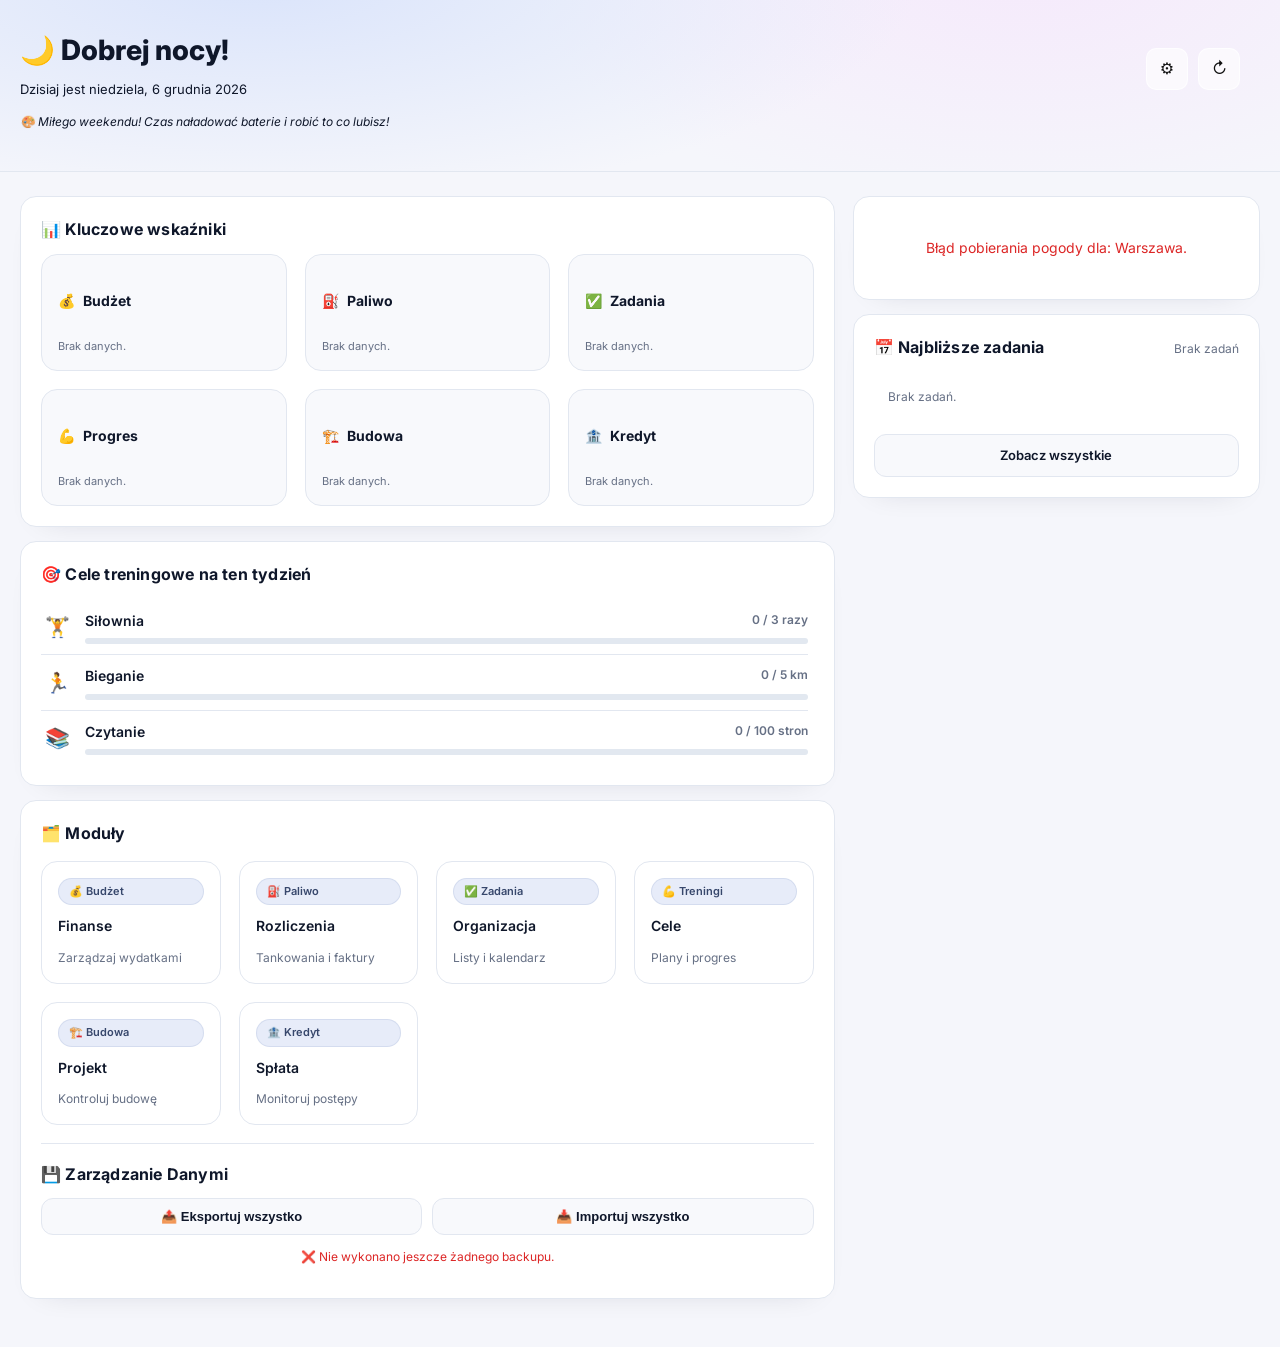
==== commit 8251a813: "Improve module theming and resilience" ====
--- a/index.html
+++ b/index.html
@@ -4,85 +4,27 @@
   <meta charset="utf-8" />
   <meta name="viewport" content="width=device-width, initial-scale=1" />
   <title>LifeOS — Dashboard</title>
-  <link rel="stylesheet" href="assets/app.css">
   <link rel="preconnect" href="https://fonts.googleapis.com">
   <link rel="preconnect" href="https://fonts.gstatic.com" crossorigin>
   <link href="https://fonts.googleapis.com/css2?family=Inter:wght@400;500;600;700;800&display=swap" rel="stylesheet">
+  <link rel="stylesheet" href="assets/styles.css">
   <style>
-    /* === THEME TOKENS === */
-    :root, [data-theme="light"]{
-      --accent-h: 222; --accent-s: 83%; --accent-l: 53%;
-      --accent: hsl(var(--accent-h) var(--accent-s) var(--accent-l));
-      --accent-weak: hsl(var(--accent-h) 60% 94%);
-      --bg:#f6f7fb; --card:#ffffff; --ink:#0f172a; --muted:#667085; --line:#e7eaf0;
-      --surface:#f9fafb;
-      --green:#059669;--red:#dc2626;--orange:#ea580c;--blue:#2563eb;--purple:#7c3aed;--yellow:#eab308;
-      --shadow-sm:0 1px 2px 0 rgb(0 0 0 / 0.05);
-      --shadow:0 1px 3px 0 rgb(0 0 0 / 0.08), 0 1px 2px -1px rgb(0 0 0 / 0.04);
-      --shadow-md:0 6px 16px -6px rgb(0 0 0 / 0.12);
-      --shadow-lg:0 18px 40px -15px rgb(0 0 0 / 0.18);
+    :root {
       --gradient-primary: radial-gradient(1200px 400px at 20% -10%, hsl(var(--accent-h) 80% 92%) 0%, transparent 55%),
                           radial-gradient(1000px 500px at 80% -20%, hsl(280 70% 95%) 0%, transparent 50%);
-      --scrollbar-thumb: hsl(var(--accent-h) 30% 75%);
-      --scrollbar-track: transparent;
       --ring: 2px solid hsl(var(--accent-h) var(--accent-s) 60%);
     }
 
-    * { box-sizing: border-box; }
-    html, body { height: 100%; }
-    body {
-      margin: 0; background: var(--bg); color: var(--ink);
-      font-family: 'Inter', system-ui, -apple-system, Segoe UI, Roboto;
-      font-size: 12px; line-height: 1.5; overflow-x: hidden;
-    }
-
-    /* === Motion preferences === */
-    @media (prefers-reduced-motion: reduce){
-      * { animation: none !important; transition: none !important }
-    }
-
-    /* === Animations === */
-    @keyframes fadeInUp { from{opacity:0; transform:translateY(10px)} to{opacity:1; transform:translateY(0)} }
+    .grid { gap: 18px; }
+    .g-main { grid-template-columns: 2fr 1fr; align-items: start; }
+    .kpi-grid { grid-template-columns: repeat(auto-fit, minmax(220px, 1fr)); }
+    .modules-grid { grid-template-columns: repeat(auto-fill, minmax(160px, 1fr)); }
+    .card { animation: fadeInUp .4s ease-out; }
+
     @keyframes slideInRight { from{opacity:0; transform:translateX(12px)} to{opacity:1; transform:translateX(0)} }
 
-    /* === Layout === */
-    .wrap { max-width: 1280px; margin: 0 auto; padding: 28px 20px; }
-    .grid { display: grid; gap: 14px; }
-    .g-2 { grid-template-columns: repeat(2, minmax(0, 1fr)); }
-    .g-main { grid-template-columns: 2fr 1fr; align-items: start; }
-    .modules-grid { grid-template-columns: repeat(auto-fill, minmax(150px, 1fr)); }
-
-    @media(max-width:1200px){ .kpi-grid { grid-template-columns: repeat(2,1fr) } }
-    @media(max-width:900px){ .g-main{ grid-template-columns: 1fr } }
-    @media(max-width:700px){ .g-2{ grid-template-columns: 1fr } }
-
-    /* === Cards & elements === */
-    .card{
-      background: var(--card); border: 1px solid var(--line); border-radius: 16px; padding: 18px;
-      box-shadow: var(--shadow); transition: transform .2s ease, box-shadow .2s ease, border-color .2s ease;
-      animation: fadeInUp .4s ease-out;
-    }
-    .card:hover{ transform: translateY(-2px); box-shadow: var(--shadow-md); border-color: hsl(var(--accent-h) 30% 80% / .5) }
-
-    .title { margin: 0 0 10px 0; font-weight: 700; font-size: 15px; letter-spacing: .2px; }
-    .muted { color: var(--muted); }
-    .tiny { font-size: 10px }
-
-    .pill{
-      display:inline-flex; align-items:center; gap:8px; padding:6px 12px; border-radius:999px;
-      background: var(--accent-weak); color: hsl(var(--accent-h) 25% 30%); font-size:10px; font-weight:600;
-      border: 1px solid hsl(var(--accent-h) 40% 82% / .7);
-    }
-
-    .btn{
-      display:inline-flex; gap:8px; align-items:center; justify-content:center;
-      border-radius: 12px; padding: 10px 16px; border: 1px solid var(--line);
-      background: var(--surface); color: var(--ink); cursor:pointer; text-decoration:none; font-weight:600;
-      transition: transform .15s ease, box-shadow .15s ease, background .2s ease, border-color .2s ease;
-    }
-    .btn:hover{ transform: translateY(-1px); box-shadow: var(--shadow-sm); border-color:hsl(var(--accent-h) 30% 75% / .6) }
-    .btn.primary{ background: var(--accent); color:#fff; border-color: transparent }
-    .btn:focus-visible{ outline: none; box-shadow: 0 0 0 3px hsl(var(--accent-h) 90% 60% / .35) }
+    @media(max-width:1200px){ .kpi-grid { grid-template-columns: repeat(2, minmax(0,1fr)); } }
+    @media(max-width:900px){ .g-main{ grid-template-columns: 1fr; } }
 
     .tile{
       cursor:pointer; display:flex; flex-direction:column; gap:10px; border-radius:16px; border:1px solid var(--line);
@@ -95,9 +37,6 @@
     }
     .tile:hover{ transform: translateY(-3px); box-shadow: var(--shadow-md); border-color:hsl(var(--accent-h) 30% 70%) }
     .tile:hover::before{ transform: scaleX(1) }
-    
-    .progress{ height:8px; background:#e2e8f0; border-radius: 999px; overflow:hidden; margin-top:8px; position:relative }
-    .progress > i{ display:block; height:100%; background: var(--accent); border-radius:inherit; transition: width 1s ease-out }
 
     /* === New KPI Tiles === */
     .kpi-tile-large {
@@ -120,10 +59,9 @@
     .value-warn { color: var(--orange); }
     .value-bad { color: var(--red); }
 
-
     /* === Hero === */
     .hero-header{
-      margin:-28px -20px 24px -20px; padding: 24px 20px; color: var(--ink); position:relative; overflow:hidden;
+      margin:-32px -20px 24px -20px; padding: 28px 20px; color: var(--ink); position:relative; overflow:hidden;
       background: var(--gradient-primary);
       border-bottom: 1px solid var(--line);
     }
@@ -135,9 +73,7 @@
     .date-text{ opacity:.9; font-size: 13px; margin:0 0 10px 0; animation: fadeInUp .5s ease-out .1s both }
     .dynamic-message{ font-style: italic; opacity:.85; font-size:12px; animation: fadeInUp .5s ease-out .2s both }
 
-    .quick-actions{
-      position:absolute; top:16px; right:16px; display:flex; gap:10px; animation: slideInRight .5s ease-out .2s both;
-    }
+    .quick-actions{ position:absolute; top:20px; right:20px; display:flex; gap:10px; animation: slideInRight .5s ease-out .2s both; }
     .quick-action{
       width:42px; height:42px; background: hsl(0 0% 100% / .6);
       border:1px solid hsl(0 0% 100% / .7); border-radius:10px; display:flex; align-items:center; justify-content:center;
@@ -147,25 +83,15 @@
 
     /* === Lists & feeds === */
     .activity-feed{ max-height: 300px; overflow-y:auto; padding-right:6px }
-    .activity-item{ display:flex; align-items:center; gap:12px; padding:10px 0; border-bottom:1px solid var(--line); animation: fadeInUp .35s ease-out }
+    .activity-item{ display:flex; align-items:center; gap:12px; padding:10px 0; border-bottom:1px solid var(--line); animation:fadeInUp .35s ease-out }
     .activity-item:last-child{ border-bottom:none }
 
     /* === Upcoming tasks === */
-    .priorities-card{
-        display:flex; flex-direction:column; border:none; background: var(--card);
-        flex-grow: 1;
-    }
+    .priorities-card{ display:flex; flex-direction:column; background: var(--card); flex-grow: 1; }
     .upcoming-header{ display:flex; justify-content:space-between; align-items:baseline; margin-bottom:12px }
-    #upcoming-tasks-list{
-        overflow:auto; padding-right:6px; flex-grow: 1;
-    }
-    #upcoming-tasks-list::-webkit-scrollbar, .activity-feed::-webkit-scrollbar{ width: 10px }
-    #upcoming-tasks-list::-webkit-scrollbar-thumb, .activity-feed::-webkit-scrollbar-thumb{
-      background: var(--scrollbar-thumb); border-radius: 8px; border: 2px solid transparent; background-clip: content-box;
-    }
-    #upcoming-tasks-list{ scrollbar-color: var(--scrollbar-thumb) var(--scrollbar-track) }
+    #upcoming-tasks-list{ overflow:auto; padding-right:6px; flex-grow: 1; }
     .task-group-header {
-      font-size: 9px; text-transform: uppercase; color: var(--muted); margin: 16px 0 4px 4px; font-weight: 600; letter-spacing: 0.5px;
+      font-size: 9px; text-transform: uppercase; color: var(--muted); margin: 16px 0 4px 4px; font-weight: 600; letter-spacing:0.5px;
     }
     .task-group-header:first-of-type { margin-top: 0; }
     .upcoming-task-item{
@@ -225,11 +151,9 @@
     }
     @keyframes spin{ to{ transform: translate(-50%,-50%) rotate(360deg) } }
 
-    /* === Responsive === */
     @media (max-width: 768px){
-      .hero-header{ padding: 22px; margin:-28px -20px 18px -20px }
+      .hero-header{ padding: 24px; margin:-28px -20px 20px -20px }
       .quick-actions{ position: static; margin-top: 12px; justify-content: center }
-      .wrap{ padding: 16px }
     }
   </style>
 </head>
@@ -358,6 +282,10 @@
     return `${parts.join(',')}\u00A0${c}`;
   } catch { return `${Number(n || 0).toFixed(2)}\u00A0${c}`; }
 }
+function safeParse(raw, fallback = null){
+  if(!raw) return fallback;
+  try { return JSON.parse(raw); } catch { return fallback; }
+}
 function num(s) {
   if(typeof s === 'number') return s;
   if(!s) return 0;
@@ -365,10 +293,6 @@
   let normalized = raw.replace(',', '.');
   const n = Number(normalized.replace(/[^0-9.\-]/g, ''));
   return Number.isFinite(n) ? n : 0;
-}
-function safeParse(raw, fallback = null){
-  if(!raw) return fallback;
-  try { return JSON.parse(raw); } catch { return fallback; }
 }
 function monthKey(d = new Date()) { return `${d.getFullYear()}-${String(d.getMonth()+1).padStart(2,'0')}`; }
 function parseDate(dateString){ if(!dateString) return null; const p = dateString.split('-').map(Number); return new Date(Date.UTC(p[0], p[1]-1, p[2])); }
@@ -416,12 +340,12 @@
 function renderUpcomingTasks(){
   const listEl = document.getElementById('upcoming-tasks-list');
   const tasksRaw = localStorage.getItem(TASKS_STORAGE_KEY);
-  if(!tasksRaw){
+  const tasksState = safeParse(tasksRaw, { tasks: [] });
+  if(!tasksState || !Array.isArray(tasksState.tasks) || tasksState.tasks.length === 0){
     listEl.innerHTML = `<div class="tiny muted" style="padding: 14px;">Brak zadań.</div>`;
     document.getElementById('priorities-summary').textContent = 'Brak zadań';
     return;
   }
-  const tasksState = JSON.parse(tasksRaw);
   const today = new Date(); today.setUTCHours(0,0,0,0);
   
   const overdue = tasksState.tasks.filter(t => t.status !== 'done' && t.dueDate && parseDate(t.dueDate) < today).sort((a,b) => parseDate(a.dueDate)-parseDate(b.dueDate));
@@ -474,7 +398,8 @@
   const GOALS = { gym:{name:'Siłownia',icon:'🏋️',target:3,unit:'razy'}, running:{name:'Bieganie',icon:'🏃',target:5,unit:'km'}, reading:{name:'Czytanie',icon:'📚',target:100,unit:'stron'} };
   const [y,w] = getWeekNumber(new Date());
   let progressData = {};
-  if(trainingsRaw){ const st = JSON.parse(trainingsRaw); progressData = st[y]?.[w]?.progress || {} }
+  const st = safeParse(trainingsRaw, {});
+  if(st && st[y] && st[y][w]){ progressData = st[y][w].progress || {}; }
   listEl.innerHTML = Object.entries(GOALS).map(([k,g],i)=>{
     const current = progressData[k] || 0;
     const pct = Math.min(100, current/g.target*100);
@@ -491,7 +416,7 @@
 /* === WEATHER (From Settings) === */
 function renderWeatherWidget() {
   const widget = document.getElementById('weather-widget');
-  const settings = JSON.parse(localStorage.getItem(SETTINGS_STORAGE_KEY) || '{}');
+  const settings = safeParse(localStorage.getItem(SETTINGS_STORAGE_KEY), {}) || {};
   const locationQuery = settings.weatherLocation || 'Warszawa';
 
   widget.innerHTML = `<div class="muted" style="padding: 20px; text-align: center; font-size: 13px;">Ładowanie pogody dla: ${locationQuery}...</div>`;
@@ -583,9 +508,9 @@
 
   // --- Budget KPI ---
   const budgetRaw = localStorage.getItem(BUDGET_STORAGE_KEY);
-  const budgetData = safeParse(budgetRaw);
-  const bState = budgetData?.modules?.budget;
-  if(bState){
+  if(budgetRaw){
+    const parsedBudget = safeParse(budgetRaw, null);
+    const bState = parsedBudget?.modules?.budget || parsedBudget?.budget || parsedBudget;
     const ym = monthKey();
     let budgetHTML = `
       <div class="kpi-header"><span>💰</span><h4>Budżet</h4></div>
@@ -593,18 +518,21 @@
       <div class="kpi-details">Brak danych na ten miesiąc.</div>
       <div class="kpi-progress-container"></div>`;
 
-    if(bState.monthly && bState.monthly[ym]){
+    if(bState && bState.monthly && bState.monthly[ym]){
       const m = bState.monthly[ym];
-      const incSum = m.incomes.reduce((s,x)=> s+num(x.amount),0);
-      const fixSum = m.fixed.reduce((s,x)=> s+num(x.amount),0);
+      const incomes = Array.isArray(m.incomes) ? m.incomes : [];
+      const fixed = Array.isArray(m.fixed) ? m.fixed : [];
+      const incSum = incomes.reduce((s,x)=> s+num(x.amount),0);
+      const fixSum = fixed.reduce((s,x)=> s+num(x.amount),0);
       const daysInMonth = new Date(ym.split('-')[0], ym.split('-')[1], 0).getDate();
       const currentDay = new Date().getDate();
-      
+
       const dailyBudget = Math.max(0, (incSum - fixSum)/daysInMonth);
       const budgetForToday = dailyBudget * currentDay;
 
-      const catsById = Object.fromEntries((bState.categories||[]).map(c=>[c.id,c]));
-      const spentUntilToday = (bState.transactions||[]).filter(t=> String(t.date||'').startsWith(ym) && new Date(t.date).getDate()<=currentDay).reduce((sum,t)=>{
+      const catsById = Object.fromEntries((Array.isArray(bState?.categories)?bState.categories:[]).map(c=>[c.id,c]));
+      const txs = Array.isArray(bState?.transactions) ? bState.transactions : [];
+      const spentUntilToday = txs.filter(t=> String(t.date||'').startsWith(ym) && new Date(t.date).getDate()<=currentDay).reduce((sum,t)=>{
         if(t.splits?.length){ return sum + t.splits.reduce((ss,sp)=>{ const cat=catsById[sp.categoryId]; return (cat && (cat.type==='expense'||cat.type==='saving') && cat.id!=='c_fixed') ? ss+Math.abs(num(sp.amount)) : ss },0) }
         const cat=catsById[t.categoryId]; return (cat && (cat.type==='expense'||cat.type==='saving') && cat.id!=='c_fixed') ? sum+Math.abs(num(t.amount)) : sum
       },0);
@@ -612,7 +540,7 @@
       const buffer = budgetForToday - spentUntilToday;
       const bufferClass = buffer > budgetForToday * 0.2 ? 'value-ok' : buffer >= 0 ? 'value-warn' : 'value-bad';
 
-      const totalSpentMonth = (bState.transactions||[]).filter(t=> String(t.date||'').startsWith(ym)).reduce((sum,t)=>{
+      const totalSpentMonth = txs.filter(t=> String(t.date||'').startsWith(ym)).reduce((sum,t)=>{
         if(t.splits?.length){ return sum + t.splits.reduce((ss,sp)=>{ const cat=catsById[sp.categoryId]; return (cat && (cat.type==='expense'||cat.type==='saving')) ? ss+Math.abs(num(sp.amount)) : ss },0) }
         const cat=catsById[t.categoryId]; return (cat && (cat.type==='expense'||cat.type==='saving')) ? sum+Math.abs(num(t.amount)) : sum
       },0);
@@ -639,13 +567,13 @@
 
   // --- Fuel KPI ---
   const fuelRaw = localStorage.getItem(FUEL_STORAGE_KEY);
-  const fuelData = safeParse(fuelRaw);
-  if(fuelData?.transactions){
-    const f = fuelData;
-    const bal = f.transactions.reduce((a,tx)=> a+num(tx.amount),0);
+  if(fuelRaw){
+    const f = safeParse(fuelRaw, { transactions: [] });
+    const transactions = Array.isArray(f?.transactions) ? f.transactions : [];
+    const bal = transactions.reduce((a,tx)=> a+num(tx.amount||tx.value),0);
     const balanceClass = bal >= 0 ? 'value-ok' : 'value-bad';
-    
-    const last = f.transactions.filter(tx=> tx.type==='invoice').sort((a,b)=> b.date.localeCompare(a.date))[0];
+
+    const last = transactions.filter(tx=> tx.type==='invoice' && tx.date).sort((a,b)=> b.date.localeCompare(a.date))[0];
     let detailsHTML = 'Brak zarejestrowanych tankowań.';
     if(last){
       const days = Math.floor((new Date() - new Date(last.date))/86400000);
@@ -664,11 +592,10 @@
 
   // --- Tasks KPI ---
   const tasksRaw = localStorage.getItem(TASKS_STORAGE_KEY);
-  const tasksData = safeParse(tasksRaw);
-  if(tasksData?.tasks){
-    const t = tasksData;
+  if(tasksRaw){
+    const t = safeParse(tasksRaw, { tasks: [] });
     const today = new Date(); today.setUTCHours(0,0,0,0);
-    const activeTasks = t.tasks.filter(x=> x.status!=='done');
+    const activeTasks = Array.isArray(t?.tasks) ? t.tasks.filter(x=> x.status!=='done') : [];
     const overdue = activeTasks.filter(x => x.dueDate && parseDate(x.dueDate) < today).length;
     const forToday = activeTasks.filter(x => x.dueDate && parseDate(x.dueDate).getTime() === today.getTime()).length;
     const activeCount = activeTasks.length;
@@ -699,9 +626,8 @@
 
   // --- Progress KPI ---
   const trRaw = localStorage.getItem(TRAININGS_STORAGE_KEY);
-  const trainingData = safeParse(trRaw);
-  if(trainingData){
-    const st = trainingData;
+  if(trRaw){
+    const st = safeParse(trRaw, {});
     const [y,w] = getWeekNumber(new Date());
     const yData = st[y] || {};
     const wd = yData[w];
@@ -733,14 +659,14 @@
 
   // --- House KPI ---
   const houseRaw = localStorage.getItem(HOUSE_STORAGE_KEY);
-  const houseData = safeParse(houseRaw);
-  if(houseData){
-    const hState = houseData;
-    const { tasks, expenses, project } = hState;
-    const completedTasksProgress = tasks.map(t => (t.progress || 0));
+  if(houseRaw){
+    const hState = safeParse(houseRaw, {});
+    const tasks = Array.isArray(hState?.tasks) ? hState.tasks : [];
+    const expenses = Array.isArray(hState?.expenses) ? hState.expenses : [];
+    const completedTasksProgress = tasks.map(t => Number(t.progress || 0));
     const totalProgress = tasks.length > 0 ? completedTasksProgress.reduce((a,b) => a + b, 0) / tasks.length : 0;
-    const totalExpenses = expenses.reduce((sum, e) => sum + e.amount, 0);
-      
+    const totalExpenses = expenses.reduce((sum, e) => sum + num(e.amount), 0);
+
     kpiElements.house.innerHTML = `
       <div class="kpi-header"><span>🏗️</span><h4>Budowa</h4></div>
       <div class="kpi-main-value">${fmt(totalExpenses)}</div>
@@ -759,11 +685,11 @@
 
   // --- Loan KPI ---
   const loanRaw = localStorage.getItem(LOAN_STORAGE_KEY);
-  const loanData = safeParse(loanRaw);
-  if(loanData){
-    const lState = loanData;
-    if (lState.loanDetails) {
-      const { loanDetails, payments } = lState;
+  if(loanRaw){
+    const lState = safeParse(loanRaw, {});
+    if (lState && lState.loanDetails) {
+      const loanDetails = lState.loanDetails;
+      const payments = Array.isArray(lState.payments) ? lState.payments : [];
       const totalOverpayments = payments.reduce((sum, p) => sum + (p.overpayment || 0), 0);
       const totalCapitalPaid = payments.reduce((sum, p) => sum + p.capital, 0) + totalOverpayments;
       const capitalRemaining = loanDetails.totalCapital - totalCapitalPaid;
--- a/assets/styles.css
+++ b/assets/styles.css
@@ -0,0 +1,468 @@
+@import url('https://fonts.googleapis.com/css2?family=Inter:wght@400;500;600;700;800&display=swap');
+
+:root,
+[data-theme="light"] {
+  --accent-h: 222;
+  --accent-s: 83%;
+  --accent-l: 53%;
+  --accent: hsl(var(--accent-h) var(--accent-s) var(--accent-l));
+  --accent-weak: hsl(var(--accent-h) 60% 94%);
+  --bg: #f5f6fb;
+  --surface: #f8f9fc;
+  --card: #ffffff;
+  --ink: #0f172a;
+  --muted: #667085;
+  --line: #e2e7f0;
+  --shadow-sm: 0 1px 2px 0 rgb(15 23 42 / 0.08);
+  --shadow: 0 12px 30px -24px rgb(15 23 42 / 0.2);
+  --shadow-md: 0 16px 40px -24px rgb(15 23 42 / 0.24);
+  --shadow-lg: 0 28px 60px -32px rgb(15 23 42 / 0.24);
+  --green: #059669;
+  --green-soft: #dcfce7;
+  --red: #dc2626;
+  --red-soft: #fee2e2;
+  --orange: #ea580c;
+  --orange-soft: #ffedd5;
+  --blue: #2563eb;
+  --blue-soft: #dbeafe;
+  --purple: #7c3aed;
+  --yellow: #facc15;
+  --radius-sm: 10px;
+  --radius: 16px;
+  --radius-lg: 24px;
+  --transition: 0.18s ease;
+
+  /* Legacy tokens used by sub-modules */
+  --primary: var(--accent);
+  --primary-dark: hsl(var(--accent-h) var(--accent-s) calc(var(--accent-l) - 10%));
+  --primary-light: hsl(var(--accent-h) 90% 92%);
+  --primary-lighter: hsl(var(--accent-h) 100% 97%);
+  --success: var(--green);
+  --success-light: var(--green-soft);
+  --error: var(--red);
+  --error-light: var(--red-soft);
+  --warning: var(--orange);
+  --warning-light: var(--orange-soft);
+  --info: var(--blue);
+  --info-light: var(--blue-soft);
+  --bg-secondary: var(--surface);
+  --sidebar-bg: #101727;
+  --text-primary: var(--ink);
+  --text-secondary: var(--muted);
+  --text-tertiary: #94a3b8;
+  --border: var(--line);
+  --border-light: #f1f5f9;
+  --radius-xl: 28px;
+}
+
+* {
+  box-sizing: border-box;
+}
+
+html,
+body {
+  min-height: 100%;
+}
+
+body {
+  margin: 0;
+  font-family: 'Inter', system-ui, -apple-system, BlinkMacSystemFont, "Segoe UI", sans-serif;
+  background: var(--bg);
+  color: var(--ink);
+  font-size: 14px;
+  line-height: 1.6;
+  -webkit-font-smoothing: antialiased;
+}
+
+img {
+  max-width: 100%;
+  display: block;
+}
+
+a {
+  color: var(--blue);
+  text-decoration: none;
+  transition: color var(--transition);
+}
+
+a:hover {
+  color: hsl(var(--accent-h) var(--accent-s) calc(var(--accent-l) + 6%));
+}
+
+.wrap {
+  max-width: 1280px;
+  margin: 0 auto;
+  padding: 32px 20px 48px;
+}
+
+.card {
+  background: var(--card);
+  border: 1px solid var(--line);
+  border-radius: var(--radius);
+  padding: 20px;
+  box-shadow: var(--shadow);
+  position: relative;
+  transition: transform var(--transition), box-shadow var(--transition), border-color var(--transition);
+}
+
+.card:hover {
+  transform: translateY(-1px);
+  box-shadow: var(--shadow-md);
+  border-color: hsl(var(--accent-h) 40% 80% / 0.6);
+}
+
+.card-header {
+  display: flex;
+  justify-content: space-between;
+  align-items: center;
+  flex-wrap: wrap;
+  gap: 12px;
+  margin-bottom: 18px;
+}
+
+.title {
+  margin: 0 0 12px 0;
+  font-weight: 700;
+  font-size: 16px;
+  letter-spacing: 0.2px;
+}
+
+.muted {
+  color: var(--muted);
+}
+
+.tiny {
+  font-size: 12px;
+  color: var(--muted);
+}
+
+.page-header {
+  display: flex;
+  flex-wrap: wrap;
+  justify-content: space-between;
+  align-items: center;
+  gap: 18px;
+  margin-bottom: 28px;
+}
+
+.page-title-group {
+  display: flex;
+  flex-direction: column;
+  gap: 4px;
+}
+
+.page-title {
+  margin: 0;
+  font-size: clamp(24px, 3vw, 30px);
+  font-weight: 800;
+}
+
+.page-subtitle {
+  margin: 0;
+  font-size: 13px;
+  color: var(--muted);
+}
+
+.back-link {
+  display: inline-flex;
+  align-items: center;
+  gap: 8px;
+  padding: 8px 12px;
+  border-radius: 999px;
+  background: var(--accent-weak);
+  color: hsl(var(--accent-h) 35% 35%);
+  font-size: 13px;
+  font-weight: 600;
+  border: 1px solid hsl(var(--accent-h) 45% 80% / 0.6);
+  width: fit-content;
+}
+
+.page-actions {
+  display: flex;
+  flex-wrap: wrap;
+  gap: 10px;
+}
+
+.btn {
+  display: inline-flex;
+  align-items: center;
+  justify-content: center;
+  gap: 8px;
+  padding: 10px 16px;
+  border-radius: 12px;
+  border: 1px solid var(--line);
+  background: var(--surface);
+  color: var(--ink);
+  font-weight: 600;
+  font-size: 13px;
+  cursor: pointer;
+  transition: transform var(--transition), box-shadow var(--transition), border-color var(--transition), background var(--transition);
+}
+
+.btn:hover {
+  transform: translateY(-1px);
+  border-color: hsl(var(--accent-h) 35% 75% / 0.6);
+  box-shadow: var(--shadow-sm);
+}
+
+.btn:focus-visible {
+  outline: none;
+  box-shadow: 0 0 0 3px hsl(var(--accent-h) 90% 60% / 0.35);
+}
+
+.btn.primary {
+  background: var(--accent);
+  border-color: transparent;
+  color: #fff;
+}
+
+.btn.soft {
+  background: var(--surface);
+  border-color: var(--line);
+  color: var(--ink);
+}
+
+.btn.ghost {
+  background: transparent;
+  border-color: var(--line);
+}
+
+.btn.danger {
+  background: var(--red);
+  border-color: transparent;
+  color: #fff;
+}
+
+.btn.tiny {
+  padding: 6px 10px;
+  font-size: 12px;
+  border-radius: 10px;
+}
+
+input,
+select,
+textarea {
+  width: 100%;
+  padding: 9px 12px;
+  border-radius: 10px;
+  border: 1px solid var(--line);
+  background: var(--card);
+  color: var(--ink);
+  font-family: inherit;
+  font-size: 13px;
+  transition: border-color var(--transition), box-shadow var(--transition);
+}
+
+input:focus,
+select:focus,
+textarea:focus {
+  outline: none;
+  border-color: var(--accent);
+  box-shadow: 0 0 0 3px hsl(var(--accent-h) 90% 60% / 0.18);
+}
+
+.grid {
+  display: grid;
+  gap: 18px;
+}
+
+.g-2 {
+  grid-template-columns: repeat(2, minmax(0, 1fr));
+}
+
+.g-3 {
+  grid-template-columns: repeat(3, minmax(0, 1fr));
+}
+
+.g-4 {
+  grid-template-columns: repeat(4, minmax(0, 1fr));
+}
+
+@media (max-width: 1100px) {
+  .g-4 {
+    grid-template-columns: repeat(2, minmax(0, 1fr));
+  }
+}
+
+@media (max-width: 900px) {
+  .g-2,
+  .g-3,
+  .g-4 {
+    grid-template-columns: repeat(1, minmax(0, 1fr));
+  }
+}
+
+.stat-card,
+.surface-card {
+  border-radius: 14px;
+  padding: 16px;
+  border: 1px solid var(--line);
+  background: var(--surface);
+  display: flex;
+  flex-direction: column;
+  gap: 6px;
+}
+
+.stat-card .label {
+  font-size: 12px;
+  color: var(--muted);
+  text-transform: uppercase;
+  letter-spacing: 0.08em;
+}
+
+.stat-card .value {
+  font-size: 26px;
+  font-weight: 700;
+}
+
+.stat-card .trend {
+  font-size: 12px;
+  color: var(--muted);
+}
+
+.pill,
+.badge {
+  display: inline-flex;
+  align-items: center;
+  gap: 6px;
+  padding: 4px 10px;
+  border-radius: 999px;
+  border: 1px solid hsl(var(--accent-h) 45% 85% / 0.6);
+  background: var(--accent-weak);
+  font-size: 11px;
+  font-weight: 600;
+  color: hsl(var(--accent-h) 32% 32%);
+  white-space: nowrap;
+}
+
+.badge.success {
+  background: var(--green-soft);
+  border-color: hsl(152 76% 85%);
+  color: var(--green);
+}
+
+.badge.danger {
+  background: var(--red-soft);
+  border-color: hsl(0 80% 85%);
+  color: var(--red);
+}
+
+.badge.warn {
+  background: var(--orange-soft);
+  border-color: hsl(26 90% 85%);
+  color: var(--orange);
+}
+
+.table-wrapper {
+  border: 1px solid var(--line);
+  border-radius: var(--radius);
+  overflow: hidden;
+  background: var(--card);
+}
+
+table {
+  width: 100%;
+  border-collapse: collapse;
+  font-size: 13px;
+}
+
+thead th {
+  text-transform: uppercase;
+  font-size: 11px;
+  letter-spacing: 0.08em;
+  font-weight: 600;
+  color: var(--muted);
+  background: var(--surface);
+}
+
+th,
+td {
+  padding: 10px 14px;
+  border-bottom: 1px solid var(--line);
+  text-align: left;
+  vertical-align: middle;
+}
+
+tbody tr:hover {
+  background: var(--surface);
+}
+
+.empty-state {
+  text-align: center;
+  padding: 24px;
+  color: var(--muted);
+  font-size: 13px;
+}
+
+.progress {
+  height: 8px;
+  background: #e2e8f0;
+  border-radius: 999px;
+  overflow: hidden;
+  position: relative;
+}
+
+.progress > i {
+  display: block;
+  height: 100%;
+  background: var(--accent);
+  border-radius: inherit;
+  transition: width 0.5s ease;
+}
+
+.tag-grid {
+  display: flex;
+  flex-wrap: wrap;
+  gap: 8px;
+}
+
+.list-clean {
+  list-style: none;
+  padding: 0;
+  margin: 0;
+}
+
+.list-clean li + li {
+  margin-top: 10px;
+}
+
+@keyframes fadeInUp {
+  from {
+    opacity: 0;
+    transform: translateY(12px);
+  }
+  to {
+    opacity: 1;
+    transform: translateY(0);
+  }
+}
+
+.card.fade-in {
+  animation: fadeInUp 0.35s ease both;
+}
+
+::-webkit-scrollbar {
+  width: 10px;
+  height: 10px;
+}
+
+::-webkit-scrollbar-thumb {
+  background: hsl(var(--accent-h) 30% 70% / 0.6);
+  border-radius: 10px;
+}
+
+::-webkit-scrollbar-track {
+  background: transparent;
+}
+
+@media (max-width: 720px) {
+  .wrap {
+    padding: 24px 16px 40px;
+  }
+  .page-header {
+    margin-bottom: 20px;
+  }
+  .card {
+    padding: 18px;
+  }
+}
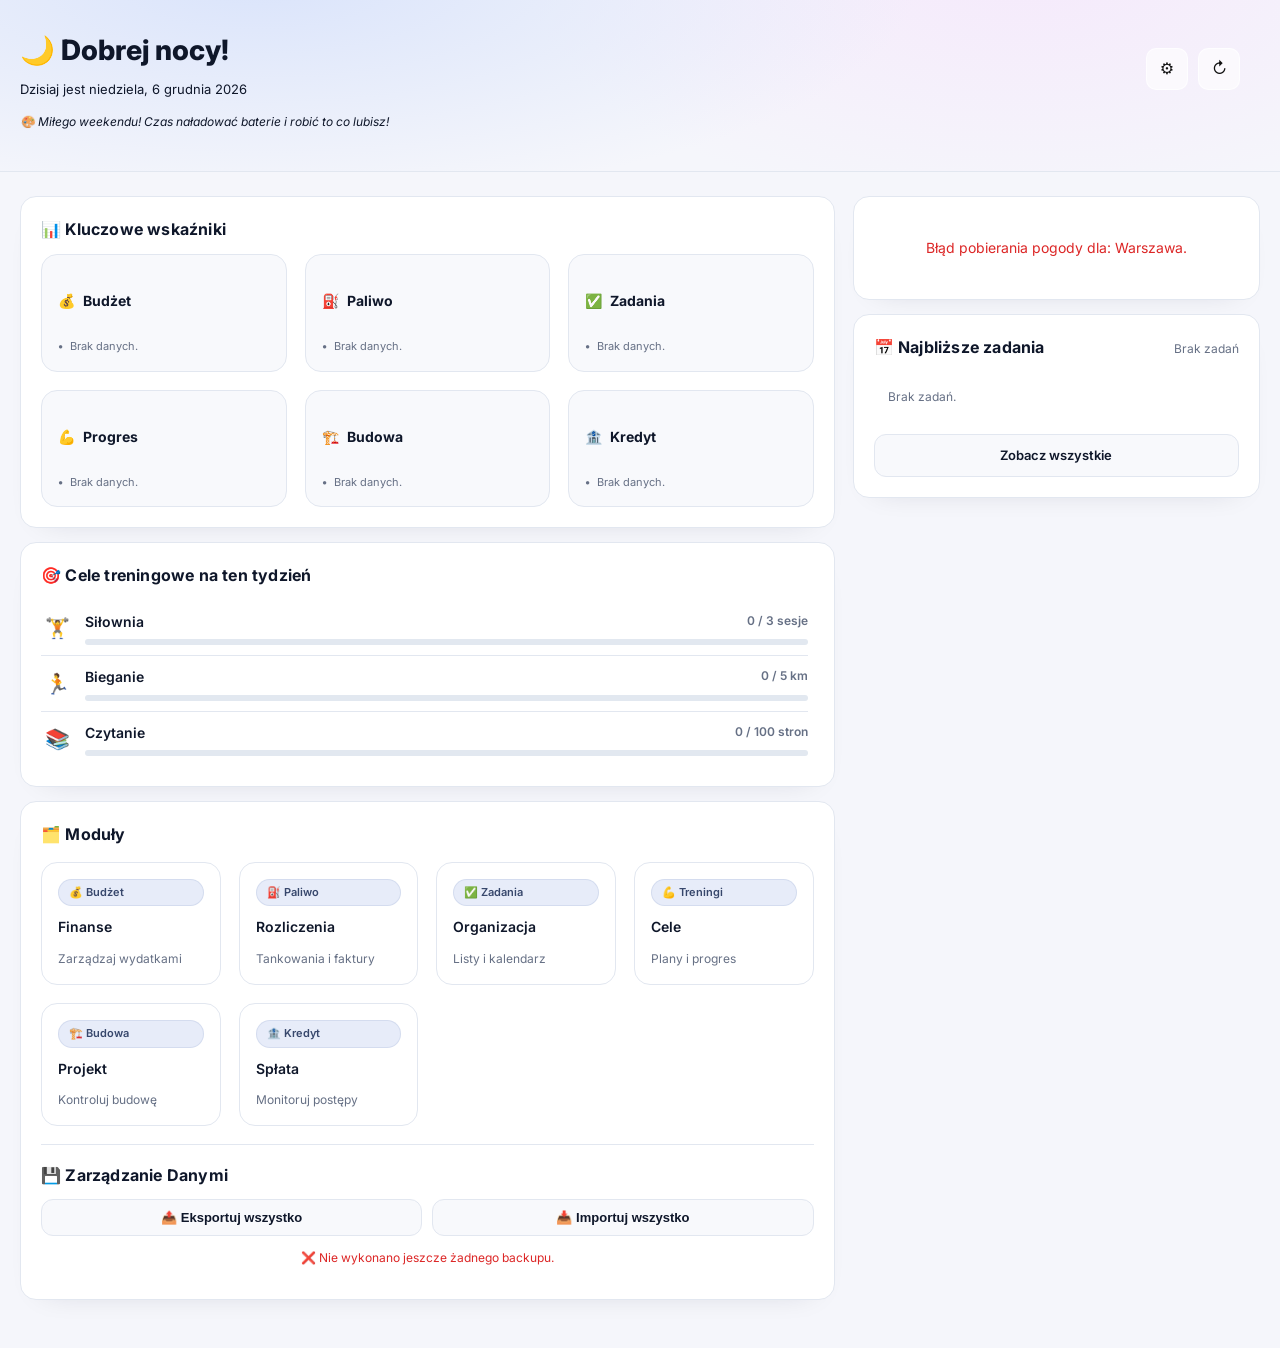
==== commit e9d71c99: "Fix dashboard KPIs and fuel metrics" ====
--- a/index.html
+++ b/index.html
@@ -53,7 +53,9 @@
     }
     .kpi-header { display: flex; align-items: center; gap: 8px; font-weight: 700; font-size: 14px; }
     .kpi-main-value { font-size: 24px; font-weight: 800; line-height: 1.1; }
-    .kpi-details { font-size: 11px; color: var(--muted); line-height: 1.4; }
+    .kpi-details { display:flex; flex-direction:column; gap:4px; font-size: 11px; color: var(--muted); line-height: 1.45; }
+    .kpi-detail-line { position: relative; padding-left: 12px; }
+    .kpi-detail-line::before { content:'•'; position:absolute; left:0; color: var(--muted); font-weight:700; }
     .kpi-progress-container { margin-top: auto; padding-top: 8px; }
     .value-ok { color: var(--green); }
     .value-warn { color: var(--orange); }
@@ -267,11 +269,19 @@
 const BUDGET_STORAGE_KEY = 'lifeos_budget_v4';
 const FUEL_STORAGE_KEY = 'lifeos_fuel_v1';
 const TASKS_STORAGE_KEY = 'lifeos_tasks_pro_v2';
-const TRAININGS_STORAGE_KEY = 'lifeos_trainings_v1';
+const TRAININGS_STORAGE_KEY_MODERN = 'lifeos_trainings_month_v1';
+const TRAININGS_STORAGE_KEY_LEGACY = 'lifeos_trainings_v1';
+const TRAININGS_STORAGE_KEYS = [TRAININGS_STORAGE_KEY_MODERN, TRAININGS_STORAGE_KEY_LEGACY];
 const HOUSE_STORAGE_KEY = 'buildmaster_pro_v11';
 const LOAN_STORAGE_KEY = 'lifeos_loan_v1';
 const SETTINGS_STORAGE_KEY = 'lifeos_settings_v1';
 const BACKUP_TIMESTAMP_KEY = 'lifeos_last_backup';
+
+const TRAINING_GOALS = {
+  gym: { target: 3, unit: 'sesje', name: 'Siłownia', icon: '🏋️' },
+  running: { target: 5, unit: 'km', name: 'Bieganie', icon: '🏃' },
+  reading: { target: 100, unit: 'stron', name: 'Czytanie', icon: '📚' },
+};
 
 /* === UTIL === */
 function fmt(n, c = 'PLN') {
@@ -296,7 +306,81 @@
 }
 function monthKey(d = new Date()) { return `${d.getFullYear()}-${String(d.getMonth()+1).padStart(2,'0')}`; }
 function parseDate(dateString){ if(!dateString) return null; const p = dateString.split('-').map(Number); return new Date(Date.UTC(p[0], p[1]-1, p[2])); }
+function parseLocalDate(dateString){ if(!dateString) return null; const p = dateString.split('-').map(Number); if(p.some(v=>!Number.isFinite(v))) return null; return new Date(p[0], p[1]-1, p[2]); }
 function getWeekNumber(d){ d = new Date(Date.UTC(d.getFullYear(), d.getMonth(), d.getDate())); d.setUTCDate(d.getUTCDate()+4-(d.getUTCDay()||7)); const yStart=new Date(Date.UTC(d.getUTCFullYear(),0,1)); return [d.getUTCFullYear(), Math.ceil((((d - yStart)/86400000)+1)/7)] }
+function getISOWeekStart(year, week){ const simple = new Date(Date.UTC(year,0,4)); simple.setUTCDate(simple.getUTCDate() + (week-1)*7); const day = simple.getUTCDay(); const diff = (day === 0 ? -6 : 1) - day; simple.setUTCDate(simple.getUTCDate()+diff); return new Date(simple.getFullYear(), simple.getMonth(), simple.getDate()); }
+function formatShortDate(date){ if(!(date instanceof Date)) return ''; const time = date.getTime(); if(Number.isNaN(time)) return ''; return date.toLocaleDateString('pl-PL',{ day:'2-digit', month:'2-digit' }); }
+function formatGoalValue(type, value){ const numValue = Number(value || 0); if(type === 'gym') return Math.max(0, Math.round(numValue)); const rounded = Math.round(numValue * 10) / 10; return Math.abs(rounded % 1) < 0.1 ? Math.round(rounded) : rounded.toFixed(1); }
+
+function normalizeFuelTransaction(tx){ if(!tx || !tx.date) return null; const normalized = { ...tx }; const rawAmount = num(tx.amount ?? tx.value); let type = (tx.type || '').toLowerCase(); if(type !== 'invoice' && type !== 'advance'){ type = rawAmount >= 0 ? 'advance' : 'invoice'; }
+  normalized.type = type;
+  normalized.amount = type === 'invoice' ? -Math.abs(rawAmount) : Math.abs(rawAmount);
+  const litersSource = tx.liters ?? tx.details?.liters ?? tx.volume;
+  const litersValue = num(litersSource);
+  normalized.liters = type === 'invoice' && litersValue > 0 ? litersValue : null;
+  if(!normalized.ref && tx.reference) normalized.ref = tx.reference;
+  return normalized;
+}
+
+function getFuelData(){ const parsed = safeParse(localStorage.getItem(FUEL_STORAGE_KEY), {}); const rawList = Array.isArray(parsed?.transactions) ? parsed.transactions : []; const normalized = rawList.map(normalizeFuelTransaction).filter(Boolean).sort((a,b)=> (b.date||'').localeCompare(a.date||'')); const invoices = normalized.filter(tx=> tx.type === 'invoice'); const advances = normalized.filter(tx=> tx.type === 'advance'); return { transactions: normalized, invoices, advances };
+}
+
+function getTrainingStore(){ for(const key of TRAININGS_STORAGE_KEYS){ const raw = localStorage.getItem(key); if(!raw) continue; const parsed = safeParse(raw, null); if(parsed && typeof parsed === 'object'){ if(parsed.activities && typeof parsed.activities === 'object'){ return { type: 'modern', data: parsed }; }
+      return { type: 'legacy', data: parsed };
+    }
+  }
+  return { type: 'none', data: null };
+}
+
+function computeModernTrainingWeekStats(state, isoYear, isoWeek){ const weekStart = getISOWeekStart(isoYear, isoWeek); const weekEnd = new Date(weekStart); weekEnd.setDate(weekStart.getDate()+6); const totals = Object.fromEntries(Object.keys(TRAINING_GOALS).map(k=>[k,0])); const activities = state?.activities && typeof state.activities === 'object' ? state.activities : {};
+  Object.entries(activities).forEach(([dateStr, list])=>{
+    const day = parseLocalDate(dateStr);
+    if(!day) return;
+    day.setHours(0,0,0,0);
+    if(day < weekStart || day > weekEnd) return;
+    if(!Array.isArray(list)) return;
+    list.forEach(activity=>{
+      if(!activity || !TRAINING_GOALS[activity.type] || !activity.completed) return;
+      if(activity.type === 'gym'){ totals.gym += 1; return; }
+      const logged = Number(activity.loggedValue);
+      const planned = Number(activity.plannedValue);
+      const value = Number.isFinite(logged) && logged > 0 ? logged : (Number.isFinite(planned) ? planned : 0);
+      totals[activity.type] += value;
+    });
+  });
+  const goalPercents = {};
+  Object.entries(TRAINING_GOALS).forEach(([type, def])=>{
+    const progress = Number(totals[type] || 0);
+    const percent = def.target > 0 ? Math.min(100, Math.round((progress / def.target) * 100)) : 0;
+    goalPercents[type] = { progress, percent, target: def.target };
+  });
+  const average = Math.round(Object.values(goalPercents).reduce((sum, info)=> sum + (info.percent || 0), 0) / Object.keys(TRAINING_GOALS).length) || 0;
+  return { goalPercents, average, range: { start: weekStart, end: weekEnd } };
+}
+
+function computeModernCompletedWeeks(state, isoYear, isoWeek){ let completed = 0; for(let w = 1; w < isoWeek; w += 1){ const stats = computeModernTrainingWeekStats(state, isoYear, w); const allMet = Object.values(stats.goalPercents || {}).every(info => Number(info.percent || 0) >= 100); if(allMet) completed += 1; }
+  return completed;
+}
+
+function computeLegacyTrainingWeekStats(data, isoYear, isoWeek){ const weekStart = getISOWeekStart(isoYear, isoWeek); const weekEnd = new Date(weekStart); weekEnd.setDate(weekStart.getDate()+6); const weekData = data?.[isoYear]?.[isoWeek] || {}; const progress = weekData.progress || {}; const goalPercents = {};
+  Object.entries(TRAINING_GOALS).forEach(([type, def])=>{
+    const value = Number(progress[type] || 0);
+    const percent = def.target > 0 ? Math.min(100, Math.round((value / def.target) * 100)) : 0;
+    goalPercents[type] = { progress: value, percent, target: def.target };
+  });
+  const average = Math.round(Object.values(goalPercents).reduce((sum, info)=> sum + (info.percent || 0), 0) / Object.keys(TRAINING_GOALS).length) || 0;
+  const completedWeeks = Object.keys(data?.[isoYear] || {}).filter(wn => Number(wn) < isoWeek && data[isoYear][wn]?.isComplete).length;
+  const totalWeeks = Math.max(0, isoWeek - 1);
+  return { goalPercents, average, range: { start: weekStart, end: weekEnd }, completedWeeks, totalWeeks };
+}
+
+function getTrainingSummary(){ const now = new Date(); const [isoYear, isoWeek] = getWeekNumber(now); const totalWeeks = Math.max(0, isoWeek - 1); const store = getTrainingStore(); if(store.type === 'modern'){ const stats = computeModernTrainingWeekStats(store.data, isoYear, isoWeek); return { ...stats, completedWeeks: computeModernCompletedWeeks(store.data, isoYear, isoWeek), totalWeeks: totalWeeks };
+  }
+  if(store.type === 'legacy'){ const legacyStats = computeLegacyTrainingWeekStats(store.data, isoYear, isoWeek); if(typeof legacyStats.totalWeeks !== 'number') legacyStats.totalWeeks = totalWeeks; if(typeof legacyStats.completedWeeks !== 'number') legacyStats.completedWeeks = 0; return legacyStats; }
+  return { goalPercents: null, average: 0, range: null, completedWeeks: 0, totalWeeks };
+}
+
+function renderDetailLines(lines){ if(!Array.isArray(lines) || !lines.length) return '<div class="kpi-detail-line">Brak danych.</div>'; return lines.map(line => `<div class="kpi-detail-line">${line}</div>`).join(''); }
 
 /* === NOTIFICATION === */
 function showNotification(message, type='success'){
@@ -394,22 +478,19 @@
 /* === WEEKLY ACTIVITIES === */
 function renderWeeklyActivities(){
   const listEl = document.getElementById('weekly-activities-list');
-  const trainingsRaw = localStorage.getItem(TRAININGS_STORAGE_KEY);
-  const GOALS = { gym:{name:'Siłownia',icon:'🏋️',target:3,unit:'razy'}, running:{name:'Bieganie',icon:'🏃',target:5,unit:'km'}, reading:{name:'Czytanie',icon:'📚',target:100,unit:'stron'} };
-  const [y,w] = getWeekNumber(new Date());
-  let progressData = {};
-  const st = safeParse(trainingsRaw, {});
-  if(st && st[y] && st[y][w]){ progressData = st[y][w].progress || {}; }
-  listEl.innerHTML = Object.entries(GOALS).map(([k,g],i)=>{
-    const current = progressData[k] || 0;
-    const pct = Math.min(100, current/g.target*100);
-    return `<div class="activity-item" style="animation-delay:${i*.05}s;">
-      <div style="font-size:20px;width:32px;text-align:center">${g.icon}</div>
+  const summary = getTrainingSummary();
+  const goalPercents = summary.goalPercents || {};
+  listEl.innerHTML = Object.entries(TRAINING_GOALS).map(([type, meta], index)=>{
+    const info = goalPercents[type] || { progress: 0, percent: 0, target: meta.target };
+    const current = formatGoalValue(type, info.progress || 0);
+    const pct = Math.max(0, Math.min(100, Number(info.percent) || 0));
+    return `<div class="activity-item" style="animation-delay:${index * 0.05}s;">
+      <div style="font-size:20px;width:32px;text-align:center">${meta.icon}</div>
       <div style="flex:1">
-        <div style="font-weight:600;display:flex;justify-content:space-between"><span>${g.name}</span><span class="tiny muted">${current} / ${g.target} ${g.unit}</span></div>
+        <div style="font-weight:600;display:flex;justify-content:space-between"><span>${meta.name}</span><span class="tiny muted">${current} / ${meta.target} ${meta.unit}</span></div>
         <div class="progress" style="height:6px;margin-top:6px"><i style="width:${pct}%"></i></div>
       </div>
-    </div>`
+    </div>`;
   }).join('');
 }
 
@@ -496,7 +577,6 @@
 }
 
 function renderKPIData(){
-  const currency = 'PLN';
   const kpiElements = {
       budget: document.getElementById('kpi-budget'),
       fuel: document.getElementById('kpi-fuel'),
@@ -512,12 +592,6 @@
     const parsedBudget = safeParse(budgetRaw, null);
     const bState = parsedBudget?.modules?.budget || parsedBudget?.budget || parsedBudget;
     const ym = monthKey();
-    let budgetHTML = `
-      <div class="kpi-header"><span>💰</span><h4>Budżet</h4></div>
-      <div class="kpi-main-value">—</div>
-      <div class="kpi-details">Brak danych na ten miesiąc.</div>
-      <div class="kpi-progress-container"></div>`;
-
     if(bState && bState.monthly && bState.monthly[ym]){
       const m = bState.monthly[ym];
       const incomes = Array.isArray(m.incomes) ? m.incomes : [];
@@ -536,7 +610,7 @@
         if(t.splits?.length){ return sum + t.splits.reduce((ss,sp)=>{ const cat=catsById[sp.categoryId]; return (cat && (cat.type==='expense'||cat.type==='saving') && cat.id!=='c_fixed') ? ss+Math.abs(num(sp.amount)) : ss },0) }
         const cat=catsById[t.categoryId]; return (cat && (cat.type==='expense'||cat.type==='saving') && cat.id!=='c_fixed') ? sum+Math.abs(num(t.amount)) : sum
       },0);
-      
+
       const buffer = budgetForToday - spentUntilToday;
       const bufferClass = buffer > budgetForToday * 0.2 ? 'value-ok' : buffer >= 0 ? 'value-warn' : 'value-bad';
 
@@ -547,47 +621,64 @@
       const monthlyBudget = incSum;
       const spentPct = monthlyBudget > 0 ? (totalSpentMonth / monthlyBudget) * 100 : 0;
 
-      budgetHTML = `
+      const detailLines = [
+        `Dzisiejszy limit: ${fmt(dailyBudget)} • wydano ${fmt(spentUntilToday)} z ${fmt(budgetForToday)}.`,
+        `Plan miesięczny: ${fmt(monthlyBudget)} (wykorzystano ${Math.round(spentPct)}%).`
+      ];
+
+      kpiElements.budget.innerHTML = `
         <div class="kpi-header"><span>💰</span><h4>Budżet</h4></div>
         <div class="kpi-main-value ${bufferClass}">${fmt(buffer, '')}<span class="tiny muted" style="margin-left: 4px;">PLN</span></div>
-        <div class="kpi-details">
-          Zapas na dziś. Wydano ${fmt(spentUntilToday)} z ${fmt(budgetForToday)}.
-        </div>
+        <div class="kpi-details">${renderDetailLines(detailLines)}</div>
         <div class="kpi-progress-container">
           <div class="tiny muted" style="display: flex; justify-content: space-between; margin-bottom: 4px;">
-            <span>Budżet miesięczny</span><span>${spentPct.toFixed(0)}%</span>
+            <span>Budżet miesięczny</span><span>${Math.round(spentPct)}%</span>
           </div>
           <div class="progress"><i style="width:${spentPct}%"></i></div>
         </div>`;
-    }
-    kpiElements.budget.innerHTML = budgetHTML;
+    } else {
+      kpiElements.budget.innerHTML = `
+        <div class="kpi-header"><span>💰</span><h4>Budżet</h4></div>
+        <div class="kpi-main-value">—</div>
+        <div class="kpi-details">${renderDetailLines(['Brak danych na ten miesiąc.'])}</div>
+        <div class="kpi-progress-container"></div>`;
+    }
   } else {
-    kpiElements.budget.innerHTML = `<div class="kpi-header"><span>💰</span><h4>Budżet</h4></div><div class="kpi-details">Brak danych.</div>`;
+    kpiElements.budget.innerHTML = `<div class="kpi-header"><span>💰</span><h4>Budżet</h4></div><div class="kpi-details">${renderDetailLines(['Brak danych.'])}</div>`;
   }
 
   // --- Fuel KPI ---
-  const fuelRaw = localStorage.getItem(FUEL_STORAGE_KEY);
-  if(fuelRaw){
-    const f = safeParse(fuelRaw, { transactions: [] });
-    const transactions = Array.isArray(f?.transactions) ? f.transactions : [];
-    const bal = transactions.reduce((a,tx)=> a+num(tx.amount||tx.value),0);
-    const balanceClass = bal >= 0 ? 'value-ok' : 'value-bad';
-
-    const last = transactions.filter(tx=> tx.type==='invoice' && tx.date).sort((a,b)=> b.date.localeCompare(a.date))[0];
-    let detailsHTML = 'Brak zarejestrowanych tankowań.';
-    if(last){
-      const days = Math.floor((new Date() - new Date(last.date))/86400000);
-      const amount = Math.abs(num(last.amount));
-      const liters = num(last.details?.liters);
-      const pricePerLiter = liters > 0 ? (amount / liters).toFixed(2) : 0;
-      detailsHTML = `Ostatnie tankowanie ${days} dni temu za ${fmt(amount)} (${liters.toFixed(1)} L @ ${pricePerLiter} zł).`;
+  const fuelData = getFuelData();
+  if(fuelData.transactions.length){
+    const balance = fuelData.transactions.reduce((sum, tx)=> sum + tx.amount, 0);
+    const balanceClass = balance >= 0 ? 'value-ok' : 'value-bad';
+    const lastInvoice = fuelData.invoices[0];
+    const detailLines = [];
+    if(lastInvoice){
+      const days = lastInvoice.date ? Math.floor((new Date() - new Date(lastInvoice.date))/86400000) : null;
+      const amount = Math.abs(Number(lastInvoice.amount) || 0);
+      const liters = typeof lastInvoice.liters === 'number' ? lastInvoice.liters : num(lastInvoice.liters);
+      detailLines.push(`Ostatnie tankowanie ${days === null ? '' : `${days} dni temu `}za ${fmt(amount)}.`);
+      if(liters && liters > 0){
+        const pricePerLiter = amount / liters;
+        detailLines.push(`${liters.toFixed(1)} L @ ${fmt(pricePerLiter, 'PLN/L')}`);
+      }
+    } else {
+      detailLines.push('Brak zarejestrowanych tankowań.');
+    }
+    const totalCost = fuelData.invoices.reduce((sum, tx)=> sum + Math.abs(Number(tx.amount) || 0), 0);
+    const totalLiters = fuelData.invoices.reduce((sum, tx)=> sum + (Number(tx.liters) || 0), 0);
+    if(totalLiters > 0){
+      detailLines.push(`Średnia cena: ${fmt(totalCost / totalLiters, 'PLN/L')} (${fuelData.invoices.length} fakt.)`);
+    } else {
+      detailLines.push(`${fuelData.invoices.length} faktur • ${fuelData.advances.length} zaliczek`);
     }
     kpiElements.fuel.innerHTML = `
       <div class="kpi-header"><span>⛽</span><h4>Paliwo</h4></div>
-      <div class="kpi-main-value ${balanceClass}">${fmt(bal, '')}<span class="tiny muted" style="margin-left: 4px;">PLN</span></div>
-      <div class="kpi-details">${detailsHTML}</div>`;
+      <div class="kpi-main-value ${balanceClass}">${fmt(balance, '')}<span class="tiny muted" style="margin-left: 4px;">PLN</span></div>
+      <div class="kpi-details">${renderDetailLines(detailLines)}</div>`;
   } else {
-    kpiElements.fuel.innerHTML = `<div class="kpi-header"><span>⛽</span><h4>Paliwo</h4></div><div class="kpi-details">Brak danych.</div>`;
+    kpiElements.fuel.innerHTML = `<div class="kpi-header"><span>⛽</span><h4>Paliwo</h4></div><div class="kpi-details">${renderDetailLines(['Brak danych.'])}</div>`;
   }
 
   // --- Tasks KPI ---
@@ -606,14 +697,17 @@
     const end = new Date(start); end.setDate(start.getDate()+6); end.setHours(23,59,59,999);
     const weekly = t.tasks.filter(x=> x.dueDate && new Date(x.dueDate)>=start && new Date(x.dueDate)<=end);
     const done = weekly.filter(x=> x.status==='done').length;
-    const planned = weekly.length; const progress = planned>0 ? (done/planned)*100 : 0;
-    
+    const planned = weekly.length;
+    const progress = planned>0 ? (done/planned)*100 : 0;
+    const detailLines = [
+      `Zaległe: ${overdue} • Na dziś: ${forToday}.`,
+      planned > 0 ? `Postęp tygodnia: ${done}/${planned} (${Math.round(progress)}%).` : 'Brak zadań zaplanowanych na ten tydzień.'
+    ];
+
     kpiElements.tasks.innerHTML = `
       <div class="kpi-header"><span>✅</span><h4>Zadania</h4></div>
       <div class="kpi-main-value ${activeClass}">${activeCount}</div>
-      <div class="kpi-details">
-        Aktywnych zadań. W tym <span style="color:var(--red); font-weight:600;">${overdue}</span> zaległych i <span style="font-weight:600;">${forToday}</span> na dziś.
-      </div>
+      <div class="kpi-details">${renderDetailLines(detailLines)}</div>
       <div class="kpi-progress-container">
         <div class="tiny muted" style="display: flex; justify-content: space-between; margin-bottom: 4px;">
           <span>Ukończono w tym tyg.</span><span>${done}/${planned}</span>
@@ -621,40 +715,38 @@
         <div class="progress"><i style="width:${progress}%"></i></div>
       </div>`;
   } else {
-    kpiElements.tasks.innerHTML = `<div class="kpi-header"><span>✅</span><h4>Zadania</h4></div><div class="kpi-details">Brak danych.</div>`;
+    kpiElements.tasks.innerHTML = `<div class="kpi-header"><span>✅</span><h4>Zadania</h4></div><div class="kpi-details">${renderDetailLines(['Brak danych.'])}</div>`;
   }
 
   // --- Progress KPI ---
-  const trRaw = localStorage.getItem(TRAININGS_STORAGE_KEY);
-  if(trRaw){
-    const st = safeParse(trRaw, {});
-    const [y,w] = getWeekNumber(new Date());
-    const yData = st[y] || {};
-    const wd = yData[w];
-    let avg = 0;
-    if(wd){
-      const GOALS = { gym:3, running:5, reading:100 };
-      let sum=0, cnt=0;
-      for(const k in GOALS){ if(GOALS.hasOwnProperty(k)){ sum += Math.min(100, ((wd.progress[k]||0)/GOALS[k])*100); cnt++ }}
-      avg = cnt > 0 ? sum/cnt : 0;
-    }
+  const trainingSummary = getTrainingSummary();
+  if(trainingSummary.goalPercents){
+    const avg = Number(trainingSummary.average || 0);
     const avgClass = avg > 80 ? 'value-ok' : avg > 40 ? 'value-warn' : 'value-bad';
-    const completedWeeks = Object.keys(yData).filter(wn=> parseInt(wn)<w && yData[wn].isComplete).length;
+    const totalWeeks = typeof trainingSummary.totalWeeks === 'number' ? trainingSummary.totalWeeks : Math.max(0, getWeekNumber(new Date())[1] - 1);
+    const completedWeeks = trainingSummary.completedWeeks || 0;
+    const detailLines = [];
+    if(trainingSummary.range){
+      detailLines.push(`Zakres: ${formatShortDate(trainingSummary.range.start)} – ${formatShortDate(trainingSummary.range.end)}.`);
+    }
+    Object.entries(TRAINING_GOALS).forEach(([type, def])=>{
+      const info = trainingSummary.goalPercents?.[type] || { progress: 0, target: def.target };
+      detailLines.push(`${def.name}: ${formatGoalValue(type, info.progress || 0)} / ${def.target} ${def.unit}`);
+    });
+    detailLines.push(`W pełni zrealizowane tygodnie: ${completedWeeks}/${totalWeeks}.`);
 
     kpiElements.progress.innerHTML = `
       <div class="kpi-header"><span>💪</span><h4>Progres</h4></div>
       <div class="kpi-main-value ${avgClass}">${Math.round(avg)}<span class="tiny muted" style="margin-left: 4px;">%</span></div>
-      <div class="kpi-details">
-        Średni postęp w tym tygodniu. Ukończono <span style="font-weight:600;">${completedWeeks} z ${w-1}</span> poprzednich tyg. w tym roku.
-      </div>
-       <div class="kpi-progress-container">
+      <div class="kpi-details">${renderDetailLines(detailLines)}</div>
+      <div class="kpi-progress-container">
           <div class="tiny muted" style="display: flex; justify-content: space-between; margin-bottom: 4px;">
             <span>Postęp w tym tyg.</span>
           </div>
-          <div class="progress"><i style="width:${avg}%"></i></div>
+          <div class="progress"><i style="width:${Math.min(100, Math.max(0, avg))}%"></i></div>
       </div>`;
   } else {
-    kpiElements.progress.innerHTML = `<div class="kpi-header"><span>💪</span><h4>Progres</h4></div><div class="kpi-details">Brak danych.</div>`;
+    kpiElements.progress.innerHTML = `<div class="kpi-header"><span>💪</span><h4>Progres</h4></div><div class="kpi-details">${renderDetailLines(['Brak danych.'])}</div>`;
   }
 
   // --- House KPI ---
@@ -667,12 +759,14 @@
     const totalProgress = tasks.length > 0 ? completedTasksProgress.reduce((a,b) => a + b, 0) / tasks.length : 0;
     const totalExpenses = expenses.reduce((sum, e) => sum + num(e.amount), 0);
 
+    const detailLines = [
+      `${tasks.length} zadań • ${expenses.length} wydatków.`,
+      `Średni postęp zadań: ${tasks.length ? totalProgress.toFixed(0) : 0}%`
+    ];
     kpiElements.house.innerHTML = `
       <div class="kpi-header"><span>🏗️</span><h4>Budowa</h4></div>
       <div class="kpi-main-value">${fmt(totalExpenses)}</div>
-      <div class="kpi-details">
-        Całkowite wydatki projektu.
-      </div>
+      <div class="kpi-details">${renderDetailLines(detailLines)}</div>
       <div class="kpi-progress-container">
         <div class="tiny muted" style="display: flex; justify-content: space-between; margin-bottom: 4px;">
           <span>Całkowity postęp prac</span><span>${totalProgress.toFixed(0)}%</span>
@@ -680,7 +774,7 @@
         <div class="progress"><i style="width:${totalProgress}%"></i></div>
       </div>`;
   } else {
-    kpiElements.house.innerHTML = `<div class="kpi-header"><span>🏗️</span><h4>Budowa</h4></div><div class="kpi-details">Brak danych.</div>`;
+    kpiElements.house.innerHTML = `<div class="kpi-header"><span>🏗️</span><h4>Budowa</h4></div><div class="kpi-details">${renderDetailLines(['Brak danych.'])}</div>`;
   }
 
   // --- Loan KPI ---
@@ -695,12 +789,14 @@
       const capitalRemaining = loanDetails.totalCapital - totalCapitalPaid;
       const progress = (totalCapitalPaid / loanDetails.totalCapital) * 100;
 
+      const detailLines = [
+        `Spłacono kapitału: ${fmt(totalCapitalPaid)}.`,
+        `Nadpłaty: ${fmt(totalOverpayments)}.`
+      ];
       kpiElements.loan.innerHTML = `
         <div class="kpi-header"><span>🏦</span><h4>Kredyt</h4></div>
         <div class="kpi-main-value">${fmt(capitalRemaining, '')}<span class="tiny muted" style="margin-left: 4px;">PLN</span></div>
-        <div class="kpi-details">
-          Pozostało do spłaty. Spłacono ${fmt(totalCapitalPaid)}.
-        </div>
+        <div class="kpi-details">${renderDetailLines(detailLines)}</div>
         <div class="kpi-progress-container">
           <div class="tiny muted" style="display: flex; justify-content: space-between; margin-bottom: 4px;">
             <span>Postęp spłaty</span><span>${progress.toFixed(1)}%</span>
@@ -708,10 +804,10 @@
           <div class="progress"><i style="width:${progress}%"></i></div>
         </div>`;
     } else {
-       kpiElements.loan.innerHTML = `<div class="kpi-header"><span>🏦</span><h4>Kredyt</h4></div><div class="kpi-details">Brak skonfigurowanego kredytu.</div>`;
+       kpiElements.loan.innerHTML = `<div class="kpi-header"><span>🏦</span><h4>Kredyt</h4></div><div class="kpi-details">${renderDetailLines(['Brak skonfigurowanego kredytu.'])}</div>`;
     }
   } else {
-    kpiElements.loan.innerHTML = `<div class="kpi-header"><span>🏦</span><h4>Kredyt</h4></div><div class="kpi-details">Brak danych.</div>`;
+    kpiElements.loan.innerHTML = `<div class="kpi-header"><span>🏦</span><h4>Kredyt</h4></div><div class="kpi-details">${renderDetailLines(['Brak danych.'])}</div>`;
   }
 }
 
@@ -797,11 +893,13 @@
 const importBtn = document.getElementById('import-all-btn');
 const importInput = document.getElementById('import-file-input');
 exportBtn.onclick = ()=>{
+  const trainingRaw = TRAININGS_STORAGE_KEYS.map(key => localStorage.getItem(key)).find(Boolean);
+  const trainingData = trainingRaw ? safeParse(trainingRaw, null) : null;
   const allData = {
     budget: JSON.parse(localStorage.getItem(BUDGET_STORAGE_KEY) || 'null'),
     fuel: JSON.parse(localStorage.getItem(FUEL_STORAGE_KEY) || 'null'),
     tasks_pro: JSON.parse(localStorage.getItem(TASKS_STORAGE_KEY) || 'null'),
-    trainings: JSON.parse(localStorage.getItem(TRAININGS_STORAGE_KEY) || 'null'),
+    trainings: trainingData,
     house: JSON.parse(localStorage.getItem(HOUSE_STORAGE_KEY) || 'null'),
     loan: JSON.parse(localStorage.getItem(LOAN_STORAGE_KEY) || 'null'),
     settings: JSON.parse(localStorage.getItem(SETTINGS_STORAGE_KEY) || 'null'),
@@ -823,7 +921,10 @@
       if(data.budget) localStorage.setItem(BUDGET_STORAGE_KEY, JSON.stringify(data.budget));
       if(data.fuel) localStorage.setItem(FUEL_STORAGE_KEY, JSON.stringify(data.fuel));
       if(data.tasks_pro) localStorage.setItem(TASKS_STORAGE_KEY, JSON.stringify(data.tasks_pro));
-      if(data.trainings) localStorage.setItem(TRAININGS_STORAGE_KEY, JSON.stringify(data.trainings));
+      if(data.trainings){
+        localStorage.setItem(TRAININGS_STORAGE_KEY_MODERN, JSON.stringify(data.trainings));
+        localStorage.removeItem(TRAININGS_STORAGE_KEY_LEGACY);
+      }
       if(data.house) localStorage.setItem(HOUSE_STORAGE_KEY, JSON.stringify(data.house));
       if(data.loan) localStorage.setItem(LOAN_STORAGE_KEY, JSON.stringify(data.loan));
       if(data.settings) localStorage.setItem(SETTINGS_STORAGE_KEY, JSON.stringify(data.settings));
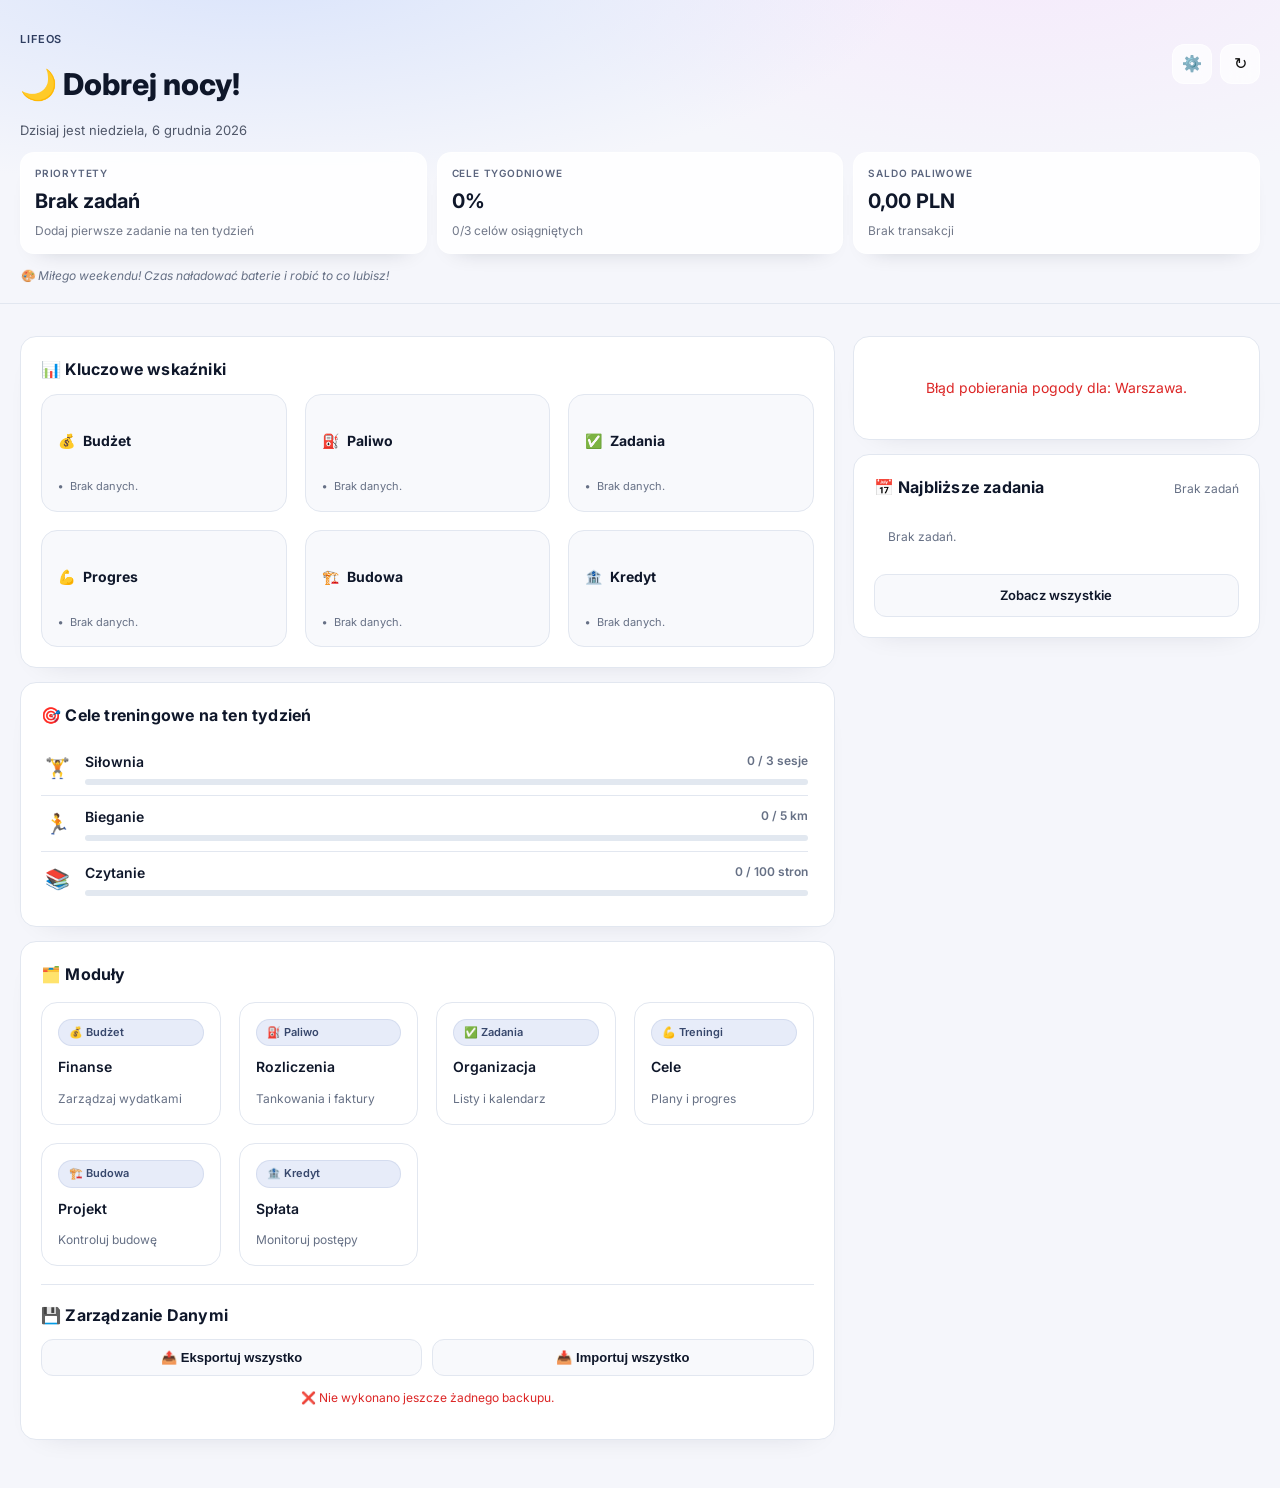
==== commit dfe083e1: "Compact module headers and unify top-level metrics" ====
--- a/index.html
+++ b/index.html
@@ -21,8 +21,6 @@
     .modules-grid { grid-template-columns: repeat(auto-fill, minmax(160px, 1fr)); }
     .card { animation: fadeInUp .4s ease-out; }
 
-    @keyframes slideInRight { from{opacity:0; transform:translateX(12px)} to{opacity:1; transform:translateX(0)} }
-
     @media(max-width:1200px){ .kpi-grid { grid-template-columns: repeat(2, minmax(0,1fr)); } }
     @media(max-width:900px){ .g-main{ grid-template-columns: 1fr; } }
 
@@ -61,27 +59,9 @@
     .value-warn { color: var(--orange); }
     .value-bad { color: var(--red); }
 
-    /* === Hero === */
-    .hero-header{
-      margin:-32px -20px 24px -20px; padding: 28px 20px; color: var(--ink); position:relative; overflow:hidden;
-      background: var(--gradient-primary);
-      border-bottom: 1px solid var(--line);
-    }
-    .hero-content{
-        position:relative; z-index:1; max-width:1280px; margin:0 auto;
-        width: 100%;
-    }
-    .greeting-text{ font-size: clamp(20px, 4vw, 28px); font-weight:800; margin:0 0 6px 0; animation: fadeInUp .5s ease-out }
-    .date-text{ opacity:.9; font-size: 13px; margin:0 0 10px 0; animation: fadeInUp .5s ease-out .1s both }
-    .dynamic-message{ font-style: italic; opacity:.85; font-size:12px; animation: fadeInUp .5s ease-out .2s both }
-
-    .quick-actions{ position:absolute; top:20px; right:20px; display:flex; gap:10px; animation: slideInRight .5s ease-out .2s both; }
-    .quick-action{
-      width:42px; height:42px; background: hsl(0 0% 100% / .6);
-      border:1px solid hsl(0 0% 100% / .7); border-radius:10px; display:flex; align-items:center; justify-content:center;
-      color:#111; text-decoration:none; font-size:16px; transition: transform .15s ease, background .2s ease; backdrop-filter: blur(8px);
-    }
-    .quick-action:hover{ transform: scale(1.07) }
+    .home-header .module-header__metrics { gap: 10px; }
+    .home-header .metric-pill { flex: 1 1 220px; }
+    .home-header .module-header__meta { font-style: italic; }
 
     /* === Lists & feeds === */
     .activity-feed{ max-height: 300px; overflow-y:auto; padding-right:6px }
@@ -160,19 +140,43 @@
   </style>
 </head>
 <body>
+  <header class="module-header home-header">
+    <div class="wrap">
+      <div class="module-header__bar">
+        <div class="module-header__identity">
+          <div>
+            <p class="module-header__eyebrow">LifeOS</p>
+            <h1 id="greeting" class="module-header__title">Dzień dobry!</h1>
+          </div>
+        </div>
+        <div class="module-header__actions">
+          <button class="header-icon-btn" type="button" title="Ustawienia" onclick="openSettingsModal()">⚙️</button>
+          <button class="header-icon-btn" type="button" title="Odśwież" onclick="refreshDashboard()">↻</button>
+        </div>
+      </div>
+      <p id="current-date" class="module-header__subtitle"></p>
+      <div class="module-header__metrics">
+        <div class="metric-pill">
+          <span class="label">Priorytety</span>
+          <span class="value" id="header-priorities">—</span>
+          <span class="note" id="header-next-task">Brak zadań w kolejce</span>
+        </div>
+        <div class="metric-pill">
+          <span class="label">Cele tygodniowe</span>
+          <span class="value" id="header-goal-progress">0%</span>
+          <span class="note" id="header-goal-note">Brak danych</span>
+        </div>
+        <div class="metric-pill">
+          <span class="label">Saldo paliwowe</span>
+          <span class="value" id="header-fuel-balance">0,00 PLN</span>
+          <span class="note" id="header-fuel-note">Brak danych</span>
+        </div>
+      </div>
+      <p id="dynamic-message" class="module-header__meta"></p>
+    </div>
+  </header>
+
   <div class="wrap">
-    <header class="hero-header">
-      <div class="hero-content">
-        <div class="quick-actions">
-          <a href="#" class="quick-action" title="Ustawienia" onclick="openSettingsModal()">⚙️</a>
-          <a href="#" class="quick-action" title="Odśwież" onclick="refreshDashboard()">↻</a>
-        </div>
-        <h1 id="greeting" class="greeting-text">Dzień dobry!</h1>
-        <p id="current-date" class="date-text"></p>
-        <p id="dynamic-message" class="dynamic-message"></p>
-      </div>
-    </header>
-
     <div class="grid g-main">
       <div style="display: grid; gap: 14px; align-content: start;">
         <div class="card">
@@ -425,18 +429,42 @@
   const listEl = document.getElementById('upcoming-tasks-list');
   const tasksRaw = localStorage.getItem(TASKS_STORAGE_KEY);
   const tasksState = safeParse(tasksRaw, { tasks: [] });
+  const headerPriorities = document.getElementById('header-priorities');
+  const headerNextTask = document.getElementById('header-next-task');
   if(!tasksState || !Array.isArray(tasksState.tasks) || tasksState.tasks.length === 0){
     listEl.innerHTML = `<div class="tiny muted" style="padding: 14px;">Brak zadań.</div>`;
     document.getElementById('priorities-summary').textContent = 'Brak zadań';
+    if(headerPriorities) headerPriorities.textContent = 'Brak zadań';
+    if(headerNextTask) headerNextTask.textContent = 'Dodaj pierwsze zadanie na ten tydzień';
     return;
   }
   const today = new Date(); today.setUTCHours(0,0,0,0);
-  
+
   const overdue = tasksState.tasks.filter(t => t.status !== 'done' && t.dueDate && parseDate(t.dueDate) < today).sort((a,b) => parseDate(a.dueDate)-parseDate(b.dueDate));
   const todayTasks = tasksState.tasks.filter(t => t.status !== 'done' && t.dueDate && parseDate(t.dueDate).getTime() === today.getTime());
   const tomorrowTasks = tasksState.tasks.filter(t => t.status !== 'done' && t.dueDate && parseDate(t.dueDate).getTime() === new Date(today.getTime()+86400000).getTime());
-  
+
   document.getElementById('priorities-summary').textContent = `Zaległe: ${overdue.length} | Dziś: ${todayTasks.length}`;
+  if(headerPriorities) headerPriorities.textContent = `Zaległe: ${overdue.length} | Dziś: ${todayTasks.length}`;
+
+  const allActive = tasksState.tasks
+    .filter(t => t.status !== 'done' && t.dueDate)
+    .sort((a,b) => parseDate(a.dueDate) - parseDate(b.dueDate));
+  const nextTask = allActive[0];
+  if(headerNextTask){
+    if(nextTask){
+      const dueDate = parseDate(nextTask.dueDate);
+      const diffDays = Math.round((dueDate - today) / 86400000);
+      let dueText = '';
+      if (diffDays < 0) dueText = `${Math.abs(diffDays)} dni po terminie`;
+      else if (diffDays === 0) dueText = 'termin dzisiaj';
+      else if (diffDays === 1) dueText = 'termin jutro';
+      else dueText = `za ${diffDays} dni`;
+      headerNextTask.textContent = `${nextTask.title} • ${dueText}`;
+    } else {
+      headerNextTask.textContent = 'Nic pilnego na horyzoncie — utrzymuj tempo!';
+    }
+  }
   
   if(overdue.length === 0 && todayTasks.length === 0 && tomorrowTasks.length === 0){
     listEl.innerHTML = `<div style="text-align:center; padding: 26px 0; opacity: .9;"><div style="font-size: 36px; margin-bottom: 8px;">🎉</div><p class="tiny muted">Brak zadań priorytetowych!</p></div>`;
@@ -480,6 +508,8 @@
   const listEl = document.getElementById('weekly-activities-list');
   const summary = getTrainingSummary();
   const goalPercents = summary.goalPercents || {};
+  const headerGoal = document.getElementById('header-goal-progress');
+  const headerGoalNote = document.getElementById('header-goal-note');
   listEl.innerHTML = Object.entries(TRAINING_GOALS).map(([type, meta], index)=>{
     const info = goalPercents[type] || { progress: 0, percent: 0, target: meta.target };
     const current = formatGoalValue(type, info.progress || 0);
@@ -492,6 +522,16 @@
       </div>
     </div>`;
   }).join('');
+
+  if(headerGoal){
+    const avg = Math.round(Number(summary.average) || 0);
+    headerGoal.textContent = `${avg}%`;
+    if(headerGoalNote){
+      const completed = Object.entries(goalPercents).filter(([,info]) => Number(info.percent || 0) >= 100).length;
+      const total = Object.keys(TRAINING_GOALS).length;
+      headerGoalNote.textContent = total > 0 ? `${completed}/${total} celów osiągniętych` : 'Brak zdefiniowanych celów';
+    }
+  }
 }
 
 /* === WEATHER (From Settings) === */
@@ -654,6 +694,7 @@
     const balanceClass = balance >= 0 ? 'value-ok' : 'value-bad';
     const lastInvoice = fuelData.invoices[0];
     const detailLines = [];
+    let lastInvoiceNote = 'Brak faktur w historii';
     if(lastInvoice){
       const days = lastInvoice.date ? Math.floor((new Date() - new Date(lastInvoice.date))/86400000) : null;
       const amount = Math.abs(Number(lastInvoice.amount) || 0);
@@ -663,22 +704,40 @@
         const pricePerLiter = amount / liters;
         detailLines.push(`${liters.toFixed(1)} L @ ${fmt(pricePerLiter, 'PLN/L')}`);
       }
+      lastInvoiceNote = `${lastInvoice.date || 'brak daty'} • ${fmt(amount)}`;
     } else {
       detailLines.push('Brak zarejestrowanych tankowań.');
     }
-    const totalCost = fuelData.invoices.reduce((sum, tx)=> sum + Math.abs(Number(tx.amount) || 0), 0);
-    const totalLiters = fuelData.invoices.reduce((sum, tx)=> sum + (Number(tx.liters) || 0), 0);
+    const lastYearStart = new Date();
+    lastYearStart.setHours(0,0,0,0);
+    lastYearStart.setMonth(lastYearStart.getMonth() - 12);
+    const invoicesLastYear = fuelData.invoices.filter(tx => {
+      const txDate = parseDate(tx.date);
+      return txDate ? txDate >= lastYearStart : false;
+    });
+    const totalCost = invoicesLastYear.reduce((sum, tx)=> sum + Math.abs(Number(tx.amount) || 0), 0);
+    const totalLiters = invoicesLastYear.reduce((sum, tx)=> sum + (Number(tx.liters) || 0), 0);
     if(totalLiters > 0){
-      detailLines.push(`Średnia cena: ${fmt(totalCost / totalLiters, 'PLN/L')} (${fuelData.invoices.length} fakt.)`);
+      detailLines.push(`Średnia cena (12M): ${fmt(totalCost / totalLiters, 'PLN/L')} (${invoicesLastYear.length} fakt.)`);
+    } else if(invoicesLastYear.length === 0 && fuelData.invoices.length > 0){
+      detailLines.push(`Brak faktur z ostatnich 12 mies. • Łącznie ${fuelData.invoices.length}`);
     } else {
       detailLines.push(`${fuelData.invoices.length} faktur • ${fuelData.advances.length} zaliczek`);
     }
+    const headerFuelBalance = document.getElementById('header-fuel-balance');
+    const headerFuelNote = document.getElementById('header-fuel-note');
+    if(headerFuelBalance) headerFuelBalance.textContent = fmt(balance);
+    if(headerFuelNote) headerFuelNote.textContent = lastInvoiceNote;
     kpiElements.fuel.innerHTML = `
       <div class="kpi-header"><span>⛽</span><h4>Paliwo</h4></div>
       <div class="kpi-main-value ${balanceClass}">${fmt(balance, '')}<span class="tiny muted" style="margin-left: 4px;">PLN</span></div>
       <div class="kpi-details">${renderDetailLines(detailLines)}</div>`;
   } else {
     kpiElements.fuel.innerHTML = `<div class="kpi-header"><span>⛽</span><h4>Paliwo</h4></div><div class="kpi-details">${renderDetailLines(['Brak danych.'])}</div>`;
+    const headerFuelBalance = document.getElementById('header-fuel-balance');
+    const headerFuelNote = document.getElementById('header-fuel-note');
+    if(headerFuelBalance) headerFuelBalance.textContent = fmt(0);
+    if(headerFuelNote) headerFuelNote.textContent = 'Brak transakcji';
   }
 
   // --- Tasks KPI ---
--- a/assets/styles.css
+++ b/assets/styles.css
@@ -53,6 +53,8 @@
   --border: var(--line);
   --border-light: #f1f5f9;
   --radius-xl: 28px;
+  --gradient-hero: radial-gradient(1200px 400px at 20% -10%, hsl(var(--accent-h) 80% 92%) 0%, transparent 55%),
+                    radial-gradient(1000px 500px at 80% -20%, hsl(280 70% 95%) 0%, transparent 50%);
 }
 
 * {
@@ -129,6 +131,10 @@
 
 .muted {
   color: var(--muted);
+}
+
+.ink {
+  color: var(--ink);
 }
 
 .tiny {
@@ -183,6 +189,481 @@
   gap: 10px;
 }
 
+.module-shell {
+  min-height: 100vh;
+  display: flex;
+  flex-direction: column;
+  background: var(--bg);
+}
+
+.module-header {
+  background: var(--gradient-hero);
+  border-bottom: 1px solid var(--line);
+}
+
+.module-header .wrap {
+  padding-top: 20px;
+  padding-bottom: 18px;
+  display: flex;
+  flex-direction: column;
+  gap: 12px;
+}
+
+.module-header__bar {
+  display: flex;
+  justify-content: space-between;
+  align-items: center;
+  flex-wrap: wrap;
+  gap: 12px;
+}
+
+.module-header__identity {
+  display: flex;
+  align-items: center;
+  gap: 16px;
+  flex-wrap: wrap;
+}
+
+.module-header__eyebrow {
+  font-size: 11px;
+  font-weight: 600;
+  text-transform: uppercase;
+  letter-spacing: 0.08em;
+  color: hsl(var(--accent-h) 35% 28%);
+}
+
+.module-header__title {
+  margin: 0;
+  font-size: clamp(22px, 4vw, 30px);
+  font-weight: 800;
+  color: var(--ink);
+}
+
+.module-header__subtitle {
+  margin: 0;
+  font-size: 13px;
+  color: hsl(var(--accent-h) 18% 30% / 0.9);
+  max-width: 640px;
+}
+
+.module-header__title-row {
+  display: flex;
+  align-items: center;
+  gap: 10px;
+  flex-wrap: wrap;
+}
+
+.module-header__actions {
+  display: flex;
+  flex-wrap: wrap;
+  gap: 8px;
+  align-items: center;
+}
+
+.module-header__metrics {
+  display: flex;
+  flex-wrap: wrap;
+  gap: 12px;
+  align-items: stretch;
+}
+
+.module-header__meta {
+  font-size: 12px;
+  color: var(--muted);
+  margin: 0;
+}
+
+.metric-pill {
+  display: flex;
+  flex-direction: column;
+  gap: 4px;
+  min-width: 160px;
+  padding: 12px 14px;
+  background: rgba(255, 255, 255, 0.86);
+  border-radius: 14px;
+  border: 1px solid rgba(255, 255, 255, 0.6);
+  box-shadow: 0 12px 24px -20px rgb(15 23 42 / 0.3);
+  backdrop-filter: blur(10px);
+}
+
+.metric-pill .label {
+  font-size: 10px;
+  font-weight: 600;
+  text-transform: uppercase;
+  letter-spacing: 0.08em;
+  color: hsl(var(--accent-h) 25% 32% / 0.85);
+}
+
+.metric-pill .value {
+  font-size: 20px;
+  font-weight: 700;
+  color: var(--ink);
+}
+
+.metric-pill .note {
+  font-size: 12px;
+  color: hsl(var(--accent-h) 20% 32% / 0.75);
+}
+
+.metric-pill .big-number {
+  font-size: 24px;
+  font-weight: 800;
+  color: var(--ink);
+}
+
+.module-content {
+  flex: 1;
+  padding-bottom: 56px;
+}
+
+.module-content .wrap {
+  padding-top: 28px;
+}
+
+.page-tabs,
+.tabs {
+  display: flex;
+  gap: 10px;
+  flex-wrap: wrap;
+  border-bottom: 1px solid var(--line);
+  padding: 8px 0 12px;
+  margin-bottom: 20px;
+}
+
+.tab,
+.page-tab {
+  padding: 8px 14px;
+  border-radius: 10px;
+  border: 1px solid transparent;
+  background: transparent;
+  color: var(--muted);
+  font-weight: 600;
+  cursor: pointer;
+  transition: background var(--transition), color var(--transition), border-color var(--transition);
+}
+
+.tab:hover,
+.page-tab:hover {
+  background: var(--surface);
+  color: var(--ink);
+}
+
+.tab.active,
+.page-tab.active {
+  background: var(--card);
+  border-color: var(--line);
+  color: var(--ink);
+  box-shadow: var(--shadow-sm);
+}
+
+.btn {
+  display: inline-flex;
+  align-items: center;
+  justify-content: center;
+  gap: 8px;
+  padding: 10px 16px;
+  border-radius: 12px;
+  border: 1px solid var(--line);
+  background: var(--surface);
+  color: var(--ink);
+  font-weight: 600;
+  font-size: 13px;
+  cursor: pointer;
+  transition: transform var(--transition), box-shadow var(--transition), border-color var(--transition), background var(--transition), color var(--transition);
+}
+
+.btn:hover {
+  transform: translateY(-1px);
+  box-shadow: var(--shadow-sm);
+}
+
+.btn.primary {
+  background: var(--accent);
+  color: #fff;
+  border-color: transparent;
+}
+
+.btn.soft {
+  background: var(--surface);
+  border-color: var(--line);
+  color: var(--ink);
+}
+
+.btn.ghost {
+  background: transparent;
+  border-color: var(--line);
+  color: var(--muted);
+}
+
+.btn.danger {
+  background: var(--red);
+  color: #fff;
+  border-color: transparent;
+}
+
+.btn.link {
+  background: transparent;
+  border-color: transparent;
+  color: var(--blue);
+  padding: 0;
+}
+
+.header-icon-btn {
+  width: 40px;
+  height: 40px;
+  border-radius: 12px;
+  border: 1px solid hsl(0 0% 100% / 0.6);
+  background: hsl(0 0% 100% / 0.7);
+  backdrop-filter: blur(8px);
+  display: inline-flex;
+  align-items: center;
+  justify-content: center;
+  font-size: 16px;
+  color: #111;
+  transition: transform var(--transition), box-shadow var(--transition), border-color var(--transition);
+}
+
+.header-icon-btn:hover {
+  transform: translateY(-2px);
+  box-shadow: var(--shadow-sm);
+  border-color: hsl(var(--accent-h) 35% 70% / 0.6);
+}
+
+input,
+select,
+textarea {
+  border: 1px solid var(--line);
+  border-radius: 10px;
+  padding: 10px 12px;
+  background: var(--card);
+  color: var(--ink);
+  font: inherit;
+  transition: border-color var(--transition), box-shadow var(--transition);
+}
+
+input:focus,
+select:focus,
+textarea:focus {
+  outline: none;
+  border-color: var(--accent);
+  box-shadow: 0 0 0 3px hsl(var(--accent-h) 90% 60% / 0.2);
+}
+
+.grid {
+  display: grid;
+  gap: 18px;
+}
+
+.g-2 {
+  grid-template-columns: repeat(2, minmax(0, 1fr));
+}
+
+.g-3 {
+  grid-template-columns: repeat(3, minmax(0, 1fr));
+}
+
+.g-4 {
+  grid-template-columns: repeat(4, minmax(0, 1fr));
+}
+
+@media (max-width: 1024px) {
+  .g-4 {
+    grid-template-columns: repeat(2, minmax(0, 1fr));
+  }
+}
+
+@media (max-width: 900px) {
+  .g-2,
+  .g-3,
+  .g-4 {
+    grid-template-columns: 1fr;
+  }
+}
+
+.stat-card {
+  background: var(--surface);
+  border: 1px solid var(--line);
+  border-radius: 14px;
+  padding: 16px;
+  display: flex;
+  flex-direction: column;
+  gap: 6px;
+}
+
+.stat-card .label {
+  font-size: 12px;
+  color: var(--muted);
+  text-transform: uppercase;
+  letter-spacing: 0.06em;
+  font-weight: 600;
+}
+
+.stat-card .value {
+  font-size: 26px;
+  font-weight: 700;
+  color: var(--ink);
+}
+
+.stat-card .note {
+  font-size: 12px;
+  color: var(--muted);
+}
+
+.chart-card {
+  background: var(--surface);
+  border: 1px solid var(--line);
+  border-radius: var(--radius);
+  padding: 18px;
+  box-shadow: var(--shadow-sm);
+  display: flex;
+  flex-direction: column;
+  gap: 12px;
+}
+
+.chart-card .title {
+  font-size: 14px;
+  font-weight: 700;
+  margin: 0;
+}
+
+.chart-area {
+  position: relative;
+  min-height: 240px;
+}
+
+.ok {
+  color: var(--green);
+}
+
+.bad {
+  color: var(--red);
+}
+
+.warn {
+  color: var(--orange);
+}
+
+.table,
+table {
+  width: 100%;
+  border-collapse: collapse;
+}
+
+th,
+td {
+  padding: 10px 8px;
+  border-top: 1px solid var(--line);
+  text-align: left;
+  vertical-align: middle;
+  font-size: 13px;
+}
+
+thead th {
+  font-size: 11px;
+  letter-spacing: 0.08em;
+  text-transform: uppercase;
+  color: var(--muted);
+}
+
+.table-wrapper {
+  overflow-x: auto;
+}
+
+.pill {
+  display: inline-flex;
+  align-items: center;
+  gap: 6px;
+  padding: 4px 10px;
+  border-radius: 999px;
+  border: 1px solid hsl(var(--accent-h) 40% 82% / 0.6);
+  background: var(--accent-weak);
+  font-size: 12px;
+  color: hsl(var(--accent-h) 32% 32%);
+  font-weight: 600;
+}
+
+.chip {
+  display: inline-flex;
+  align-items: center;
+  gap: 6px;
+  padding: 6px 12px;
+  border-radius: 999px;
+  background: var(--surface);
+  border: 1px solid var(--line);
+  font-size: 12px;
+  color: var(--muted);
+}
+
+.section-heading {
+  display: flex;
+  justify-content: space-between;
+  align-items: center;
+  gap: 12px;
+  margin-bottom: 16px;
+}
+
+.section-heading .title {
+  margin: 0;
+}
+
+.card-section {
+  display: flex;
+  flex-direction: column;
+  gap: 16px;
+}
+
+.toolbar {
+  display: flex;
+  flex-wrap: wrap;
+  gap: 10px;
+  align-items: center;
+}
+
+.badge {
+  display: inline-flex;
+  align-items: center;
+  gap: 6px;
+  padding: 4px 10px;
+  border-radius: 999px;
+  background: var(--surface);
+  border: 1px solid var(--line);
+  font-size: 11px;
+  color: var(--muted);
+}
+
+.empty-state {
+  padding: 24px;
+  text-align: center;
+  border: 1px dashed var(--line);
+  border-radius: var(--radius);
+  color: var(--muted);
+  font-size: 13px;
+}
+
+.divider {
+  height: 1px;
+  background: var(--line);
+  margin: 24px 0;
+}
+
+@media (max-width: 768px) {
+  .module-header .wrap {
+    padding: 18px 20px;
+  }
+
+  .module-header__bar {
+    align-items: flex-start;
+  }
+
+  .module-header__actions {
+    width: 100%;
+  }
+
+  .module-content .wrap {
+    padding: 24px 20px 48px;
+  }
+}
+
 .btn {
   display: inline-flex;
   align-items: center;
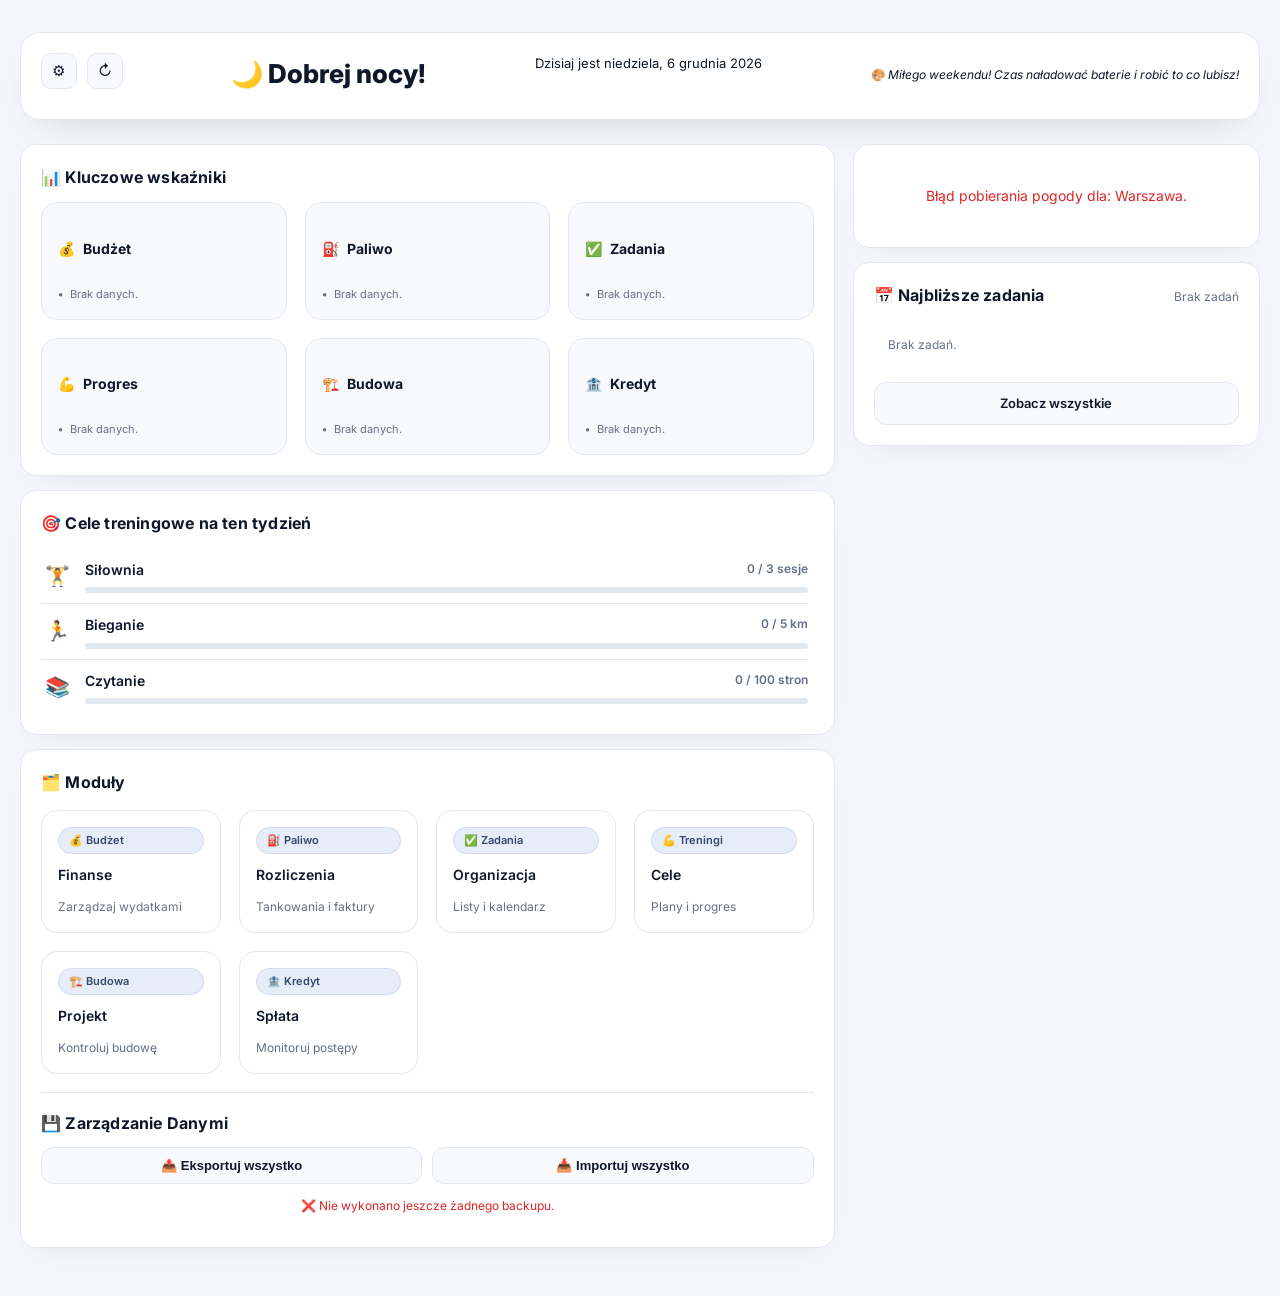
==== commit 5ae50687: "Streamline module headers and dashboards" ====
--- a/index.html
+++ b/index.html
@@ -21,6 +21,8 @@
     .modules-grid { grid-template-columns: repeat(auto-fill, minmax(160px, 1fr)); }
     .card { animation: fadeInUp .4s ease-out; }
 
+    @keyframes slideInRight { from{opacity:0; transform:translateX(12px)} to{opacity:1; transform:translateX(0)} }
+
     @media(max-width:1200px){ .kpi-grid { grid-template-columns: repeat(2, minmax(0,1fr)); } }
     @media(max-width:900px){ .g-main{ grid-template-columns: 1fr; } }
 
@@ -59,9 +61,36 @@
     .value-warn { color: var(--orange); }
     .value-bad { color: var(--red); }
 
-    .home-header .module-header__metrics { gap: 10px; }
-    .home-header .metric-pill { flex: 1 1 220px; }
-    .home-header .module-header__meta { font-style: italic; }
+    /* === Hero === */
+    .hero-header{
+      margin: 0 0 24px;
+      padding: 20px;
+      color: var(--ink);
+      background: var(--card);
+      border: 1px solid var(--line);
+      border-radius: 20px;
+      box-shadow: var(--shadow-md);
+    }
+    .hero-content{
+        display:flex;
+        align-items:flex-start;
+        justify-content: space-between;
+        gap: 18px;
+        max-width:1280px;
+        margin:0 auto;
+        width: 100%;
+    }
+    .greeting-text{ font-size: clamp(20px, 3.2vw, 26px); font-weight:800; margin:0 0 4px 0; animation: fadeInUp .4s ease-out }
+    .date-text{ opacity:.9; font-size: 13px; margin:0 0 8px 0; animation: fadeInUp .4s ease-out .1s both }
+    .dynamic-message{ font-style: italic; opacity:.85; font-size:12px; animation: fadeInUp .4s ease-out .15s both }
+
+    .quick-actions{ display:flex; gap:10px; align-items:center; }
+    .quick-action{
+      width:36px; height:36px; background: var(--surface);
+      border:1px solid var(--line); border-radius:10px; display:flex; align-items:center; justify-content:center;
+      color:var(--ink); text-decoration:none; font-size:15px; transition: transform .15s ease, background .2s ease;
+    }
+    .quick-action:hover{ transform: scale(1.07) }
 
     /* === Lists & feeds === */
     .activity-feed{ max-height: 300px; overflow-y:auto; padding-right:6px }
@@ -134,49 +163,25 @@
     @keyframes spin{ to{ transform: translate(-50%,-50%) rotate(360deg) } }
 
     @media (max-width: 768px){
-      .hero-header{ padding: 24px; margin:-28px -20px 20px -20px }
-      .quick-actions{ position: static; margin-top: 12px; justify-content: center }
+      .hero-content{ flex-direction: column; align-items: flex-start; }
+      .quick-actions{ width: 100%; justify-content: flex-start; }
     }
   </style>
 </head>
 <body>
-  <header class="module-header home-header">
-    <div class="wrap">
-      <div class="module-header__bar">
-        <div class="module-header__identity">
-          <div>
-            <p class="module-header__eyebrow">LifeOS</p>
-            <h1 id="greeting" class="module-header__title">Dzień dobry!</h1>
-          </div>
+  <div class="wrap">
+    <header class="hero-header">
+      <div class="hero-content">
+        <div class="quick-actions">
+          <a href="#" class="quick-action" title="Ustawienia" onclick="openSettingsModal()">⚙️</a>
+          <a href="#" class="quick-action" title="Odśwież" onclick="refreshDashboard()">↻</a>
         </div>
-        <div class="module-header__actions">
-          <button class="header-icon-btn" type="button" title="Ustawienia" onclick="openSettingsModal()">⚙️</button>
-          <button class="header-icon-btn" type="button" title="Odśwież" onclick="refreshDashboard()">↻</button>
-        </div>
+        <h1 id="greeting" class="greeting-text">Dzień dobry!</h1>
+        <p id="current-date" class="date-text"></p>
+        <p id="dynamic-message" class="dynamic-message"></p>
       </div>
-      <p id="current-date" class="module-header__subtitle"></p>
-      <div class="module-header__metrics">
-        <div class="metric-pill">
-          <span class="label">Priorytety</span>
-          <span class="value" id="header-priorities">—</span>
-          <span class="note" id="header-next-task">Brak zadań w kolejce</span>
-        </div>
-        <div class="metric-pill">
-          <span class="label">Cele tygodniowe</span>
-          <span class="value" id="header-goal-progress">0%</span>
-          <span class="note" id="header-goal-note">Brak danych</span>
-        </div>
-        <div class="metric-pill">
-          <span class="label">Saldo paliwowe</span>
-          <span class="value" id="header-fuel-balance">0,00 PLN</span>
-          <span class="note" id="header-fuel-note">Brak danych</span>
-        </div>
-      </div>
-      <p id="dynamic-message" class="module-header__meta"></p>
-    </div>
-  </header>
-
-  <div class="wrap">
+    </header>
+
     <div class="grid g-main">
       <div style="display: grid; gap: 14px; align-content: start;">
         <div class="card">
@@ -429,42 +434,18 @@
   const listEl = document.getElementById('upcoming-tasks-list');
   const tasksRaw = localStorage.getItem(TASKS_STORAGE_KEY);
   const tasksState = safeParse(tasksRaw, { tasks: [] });
-  const headerPriorities = document.getElementById('header-priorities');
-  const headerNextTask = document.getElementById('header-next-task');
   if(!tasksState || !Array.isArray(tasksState.tasks) || tasksState.tasks.length === 0){
     listEl.innerHTML = `<div class="tiny muted" style="padding: 14px;">Brak zadań.</div>`;
     document.getElementById('priorities-summary').textContent = 'Brak zadań';
-    if(headerPriorities) headerPriorities.textContent = 'Brak zadań';
-    if(headerNextTask) headerNextTask.textContent = 'Dodaj pierwsze zadanie na ten tydzień';
     return;
   }
   const today = new Date(); today.setUTCHours(0,0,0,0);
-
+  
   const overdue = tasksState.tasks.filter(t => t.status !== 'done' && t.dueDate && parseDate(t.dueDate) < today).sort((a,b) => parseDate(a.dueDate)-parseDate(b.dueDate));
   const todayTasks = tasksState.tasks.filter(t => t.status !== 'done' && t.dueDate && parseDate(t.dueDate).getTime() === today.getTime());
   const tomorrowTasks = tasksState.tasks.filter(t => t.status !== 'done' && t.dueDate && parseDate(t.dueDate).getTime() === new Date(today.getTime()+86400000).getTime());
-
+  
   document.getElementById('priorities-summary').textContent = `Zaległe: ${overdue.length} | Dziś: ${todayTasks.length}`;
-  if(headerPriorities) headerPriorities.textContent = `Zaległe: ${overdue.length} | Dziś: ${todayTasks.length}`;
-
-  const allActive = tasksState.tasks
-    .filter(t => t.status !== 'done' && t.dueDate)
-    .sort((a,b) => parseDate(a.dueDate) - parseDate(b.dueDate));
-  const nextTask = allActive[0];
-  if(headerNextTask){
-    if(nextTask){
-      const dueDate = parseDate(nextTask.dueDate);
-      const diffDays = Math.round((dueDate - today) / 86400000);
-      let dueText = '';
-      if (diffDays < 0) dueText = `${Math.abs(diffDays)} dni po terminie`;
-      else if (diffDays === 0) dueText = 'termin dzisiaj';
-      else if (diffDays === 1) dueText = 'termin jutro';
-      else dueText = `za ${diffDays} dni`;
-      headerNextTask.textContent = `${nextTask.title} • ${dueText}`;
-    } else {
-      headerNextTask.textContent = 'Nic pilnego na horyzoncie — utrzymuj tempo!';
-    }
-  }
   
   if(overdue.length === 0 && todayTasks.length === 0 && tomorrowTasks.length === 0){
     listEl.innerHTML = `<div style="text-align:center; padding: 26px 0; opacity: .9;"><div style="font-size: 36px; margin-bottom: 8px;">🎉</div><p class="tiny muted">Brak zadań priorytetowych!</p></div>`;
@@ -508,8 +489,6 @@
   const listEl = document.getElementById('weekly-activities-list');
   const summary = getTrainingSummary();
   const goalPercents = summary.goalPercents || {};
-  const headerGoal = document.getElementById('header-goal-progress');
-  const headerGoalNote = document.getElementById('header-goal-note');
   listEl.innerHTML = Object.entries(TRAINING_GOALS).map(([type, meta], index)=>{
     const info = goalPercents[type] || { progress: 0, percent: 0, target: meta.target };
     const current = formatGoalValue(type, info.progress || 0);
@@ -522,16 +501,6 @@
       </div>
     </div>`;
   }).join('');
-
-  if(headerGoal){
-    const avg = Math.round(Number(summary.average) || 0);
-    headerGoal.textContent = `${avg}%`;
-    if(headerGoalNote){
-      const completed = Object.entries(goalPercents).filter(([,info]) => Number(info.percent || 0) >= 100).length;
-      const total = Object.keys(TRAINING_GOALS).length;
-      headerGoalNote.textContent = total > 0 ? `${completed}/${total} celów osiągniętych` : 'Brak zdefiniowanych celów';
-    }
-  }
 }
 
 /* === WEATHER (From Settings) === */
@@ -694,7 +663,6 @@
     const balanceClass = balance >= 0 ? 'value-ok' : 'value-bad';
     const lastInvoice = fuelData.invoices[0];
     const detailLines = [];
-    let lastInvoiceNote = 'Brak faktur w historii';
     if(lastInvoice){
       const days = lastInvoice.date ? Math.floor((new Date() - new Date(lastInvoice.date))/86400000) : null;
       const amount = Math.abs(Number(lastInvoice.amount) || 0);
@@ -704,7 +672,6 @@
         const pricePerLiter = amount / liters;
         detailLines.push(`${liters.toFixed(1)} L @ ${fmt(pricePerLiter, 'PLN/L')}`);
       }
-      lastInvoiceNote = `${lastInvoice.date || 'brak daty'} • ${fmt(amount)}`;
     } else {
       detailLines.push('Brak zarejestrowanych tankowań.');
     }
@@ -724,20 +691,12 @@
     } else {
       detailLines.push(`${fuelData.invoices.length} faktur • ${fuelData.advances.length} zaliczek`);
     }
-    const headerFuelBalance = document.getElementById('header-fuel-balance');
-    const headerFuelNote = document.getElementById('header-fuel-note');
-    if(headerFuelBalance) headerFuelBalance.textContent = fmt(balance);
-    if(headerFuelNote) headerFuelNote.textContent = lastInvoiceNote;
     kpiElements.fuel.innerHTML = `
       <div class="kpi-header"><span>⛽</span><h4>Paliwo</h4></div>
       <div class="kpi-main-value ${balanceClass}">${fmt(balance, '')}<span class="tiny muted" style="margin-left: 4px;">PLN</span></div>
       <div class="kpi-details">${renderDetailLines(detailLines)}</div>`;
   } else {
     kpiElements.fuel.innerHTML = `<div class="kpi-header"><span>⛽</span><h4>Paliwo</h4></div><div class="kpi-details">${renderDetailLines(['Brak danych.'])}</div>`;
-    const headerFuelBalance = document.getElementById('header-fuel-balance');
-    const headerFuelNote = document.getElementById('header-fuel-note');
-    if(headerFuelBalance) headerFuelBalance.textContent = fmt(0);
-    if(headerFuelNote) headerFuelNote.textContent = 'Brak transakcji';
   }
 
   // --- Tasks KPI ---
--- a/assets/styles.css
+++ b/assets/styles.css
@@ -196,128 +196,121 @@
   background: var(--bg);
 }
 
-.module-header {
-  background: var(--gradient-hero);
+.module-hero {
+  background: var(--card);
   border-bottom: 1px solid var(--line);
-}
-
-.module-header .wrap {
-  padding-top: 20px;
-  padding-bottom: 18px;
+  padding: 18px 0 16px;
+  box-shadow: 0 14px 32px -28px rgb(15 23 42 / 0.55);
+}
+
+.module-hero .wrap {
+  padding-top: 0;
+  padding-bottom: 0;
+}
+
+.module-hero-inner {
   display: flex;
   flex-direction: column;
-  gap: 12px;
-}
-
-.module-header__bar {
-  display: flex;
+  gap: 14px;
+}
+
+.module-hero-top {
+  display: flex;
+  flex-wrap: wrap;
   justify-content: space-between;
   align-items: center;
+  gap: 16px;
+}
+
+.module-hero-meta {
+  display: flex;
+  gap: 14px;
+  align-items: center;
+}
+
+.module-hero-meta .back-link {
+  flex-shrink: 0;
+}
+
+.module-eyebrow {
+  font-size: 12px;
+  font-weight: 600;
+  text-transform: uppercase;
+  letter-spacing: 0.08em;
+  color: hsl(var(--accent-h) 35% 28%);
+}
+
+
+.module-title {
+  margin: 2px 0 4px;
+  font-size: clamp(22px, 3vw, 28px);
+  font-weight: 800;
+  color: var(--ink);
+}
+
+.module-subtitle {
+  margin: 0;
+  font-size: 13px;
+  color: hsl(var(--accent-h) 18% 32% / 0.9);
+  max-width: 520px;
+}
+
+.module-hero-actions {
+  display: flex;
+  flex-wrap: wrap;
+  gap: 8px;
+  align-items: center;
+}
+
+.module-hero-stats {
+  display: flex;
   flex-wrap: wrap;
   gap: 12px;
 }
 
-.module-header__identity {
-  display: flex;
-  align-items: center;
-  gap: 16px;
-  flex-wrap: wrap;
-}
-
-.module-header__eyebrow {
+.module-hero-stat {
+  background: var(--surface);
+  border-radius: 12px;
+  border: 1px solid var(--line);
+  padding: 12px 14px;
+  min-width: 160px;
+  box-shadow: inset 0 0 0 1px hsl(var(--accent-h) 12% 92% / 0.35);
+}
+
+.module-hero-stat .label {
   font-size: 11px;
   font-weight: 600;
   text-transform: uppercase;
   letter-spacing: 0.08em;
-  color: hsl(var(--accent-h) 35% 28%);
-}
-
-.module-header__title {
-  margin: 0;
-  font-size: clamp(22px, 4vw, 30px);
-  font-weight: 800;
-  color: var(--ink);
-}
-
-.module-header__subtitle {
-  margin: 0;
-  font-size: 13px;
-  color: hsl(var(--accent-h) 18% 30% / 0.9);
-  max-width: 640px;
-}
-
-.module-header__title-row {
-  display: flex;
-  align-items: center;
-  gap: 10px;
-  flex-wrap: wrap;
-}
-
-.module-header__actions {
-  display: flex;
-  flex-wrap: wrap;
-  gap: 8px;
-  align-items: center;
-}
-
-.module-header__metrics {
-  display: flex;
-  flex-wrap: wrap;
-  gap: 12px;
-  align-items: stretch;
-}
-
-.module-header__meta {
-  font-size: 12px;
-  color: var(--muted);
-  margin: 0;
-}
-
-.metric-pill {
-  display: flex;
-  flex-direction: column;
-  gap: 4px;
-  min-width: 160px;
-  padding: 12px 14px;
-  background: rgba(255, 255, 255, 0.86);
-  border-radius: 14px;
-  border: 1px solid rgba(255, 255, 255, 0.6);
-  box-shadow: 0 12px 24px -20px rgb(15 23 42 / 0.3);
-  backdrop-filter: blur(10px);
-}
-
-.metric-pill .label {
-  font-size: 10px;
-  font-weight: 600;
-  text-transform: uppercase;
-  letter-spacing: 0.08em;
-  color: hsl(var(--accent-h) 25% 32% / 0.85);
-}
-
-.metric-pill .value {
+  color: hsl(var(--accent-h) 25% 35% / 0.85);
+  margin-bottom: 6px;
+}
+
+
+.module-hero-stat .value {
   font-size: 20px;
   font-weight: 700;
   color: var(--ink);
 }
 
-.metric-pill .note {
+.module-hero-stat .note {
   font-size: 12px;
-  color: hsl(var(--accent-h) 20% 32% / 0.75);
-}
-
-.metric-pill .big-number {
-  font-size: 24px;
+  color: hsl(var(--accent-h) 20% 30% / 0.75);
+}
+
+.module-hero-stat .big-number {
+  font-size: 26px;
   font-weight: 800;
   color: var(--ink);
 }
 
 .module-content {
   flex: 1;
-  padding-bottom: 56px;
+  padding-bottom: 48px;
 }
 
 .module-content .wrap {
-  padding-top: 28px;
+  padding-top: 22px;
 }
 
 .page-tabs,
@@ -406,27 +399,6 @@
   border-color: transparent;
   color: var(--blue);
   padding: 0;
-}
-
-.header-icon-btn {
-  width: 40px;
-  height: 40px;
-  border-radius: 12px;
-  border: 1px solid hsl(0 0% 100% / 0.6);
-  background: hsl(0 0% 100% / 0.7);
-  backdrop-filter: blur(8px);
-  display: inline-flex;
-  align-items: center;
-  justify-content: center;
-  font-size: 16px;
-  color: #111;
-  transition: transform var(--transition), box-shadow var(--transition), border-color var(--transition);
-}
-
-.header-icon-btn:hover {
-  transform: translateY(-2px);
-  box-shadow: var(--shadow-sm);
-  border-color: hsl(var(--accent-h) 35% 70% / 0.6);
 }
 
 input,
@@ -647,15 +619,15 @@
 }
 
 @media (max-width: 768px) {
-  .module-header .wrap {
-    padding: 18px 20px;
-  }
-
-  .module-header__bar {
+  .module-hero {
+    padding: 28px 0 22px;
+  }
+
+  .module-hero-top {
     align-items: flex-start;
   }
 
-  .module-header__actions {
+  .module-hero-actions {
     width: 100%;
   }
 
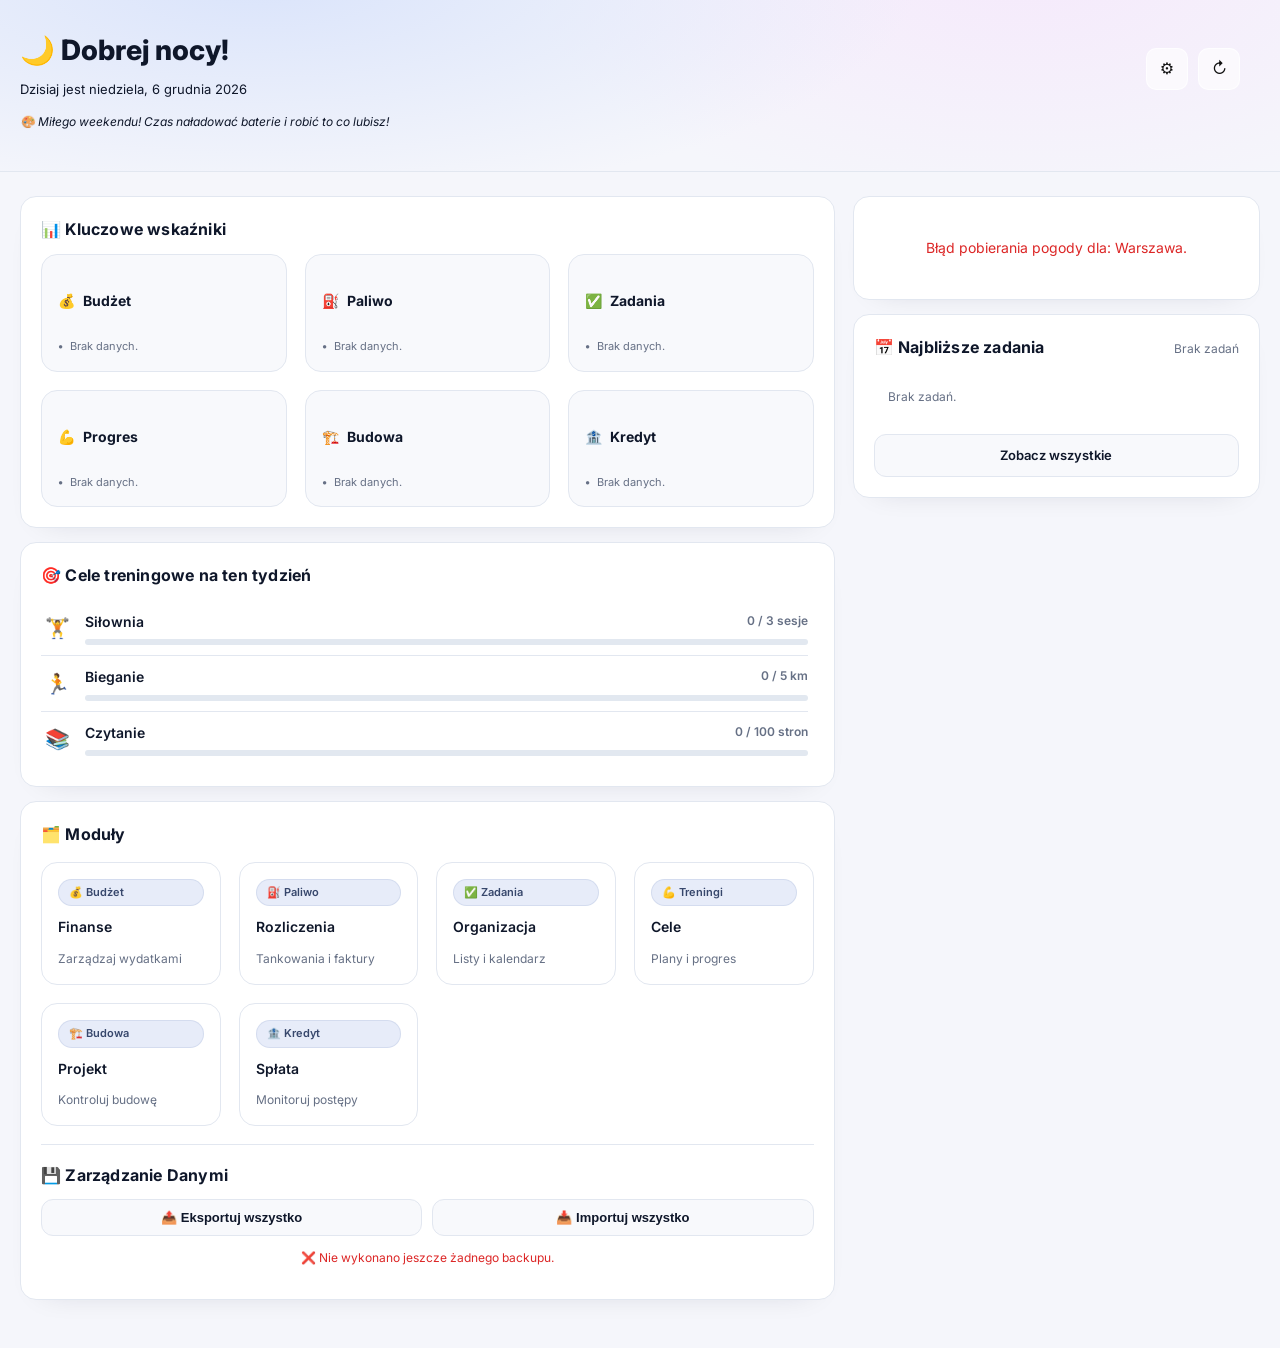
==== commit 2d907391: "Refine module headers with compact summary bars" ====
--- a/index.html
+++ b/index.html
@@ -63,32 +63,23 @@
 
     /* === Hero === */
     .hero-header{
-      margin: 0 0 24px;
-      padding: 20px;
-      color: var(--ink);
-      background: var(--card);
-      border: 1px solid var(--line);
-      border-radius: 20px;
-      box-shadow: var(--shadow-md);
+      margin:-32px -20px 24px -20px; padding: 28px 20px; color: var(--ink); position:relative; overflow:hidden;
+      background: var(--gradient-primary);
+      border-bottom: 1px solid var(--line);
     }
     .hero-content{
-        display:flex;
-        align-items:flex-start;
-        justify-content: space-between;
-        gap: 18px;
-        max-width:1280px;
-        margin:0 auto;
+        position:relative; z-index:1; max-width:1280px; margin:0 auto;
         width: 100%;
     }
-    .greeting-text{ font-size: clamp(20px, 3.2vw, 26px); font-weight:800; margin:0 0 4px 0; animation: fadeInUp .4s ease-out }
-    .date-text{ opacity:.9; font-size: 13px; margin:0 0 8px 0; animation: fadeInUp .4s ease-out .1s both }
-    .dynamic-message{ font-style: italic; opacity:.85; font-size:12px; animation: fadeInUp .4s ease-out .15s both }
-
-    .quick-actions{ display:flex; gap:10px; align-items:center; }
+    .greeting-text{ font-size: clamp(20px, 4vw, 28px); font-weight:800; margin:0 0 6px 0; animation: fadeInUp .5s ease-out }
+    .date-text{ opacity:.9; font-size: 13px; margin:0 0 10px 0; animation: fadeInUp .5s ease-out .1s both }
+    .dynamic-message{ font-style: italic; opacity:.85; font-size:12px; animation: fadeInUp .5s ease-out .2s both }
+
+    .quick-actions{ position:absolute; top:20px; right:20px; display:flex; gap:10px; animation: slideInRight .5s ease-out .2s both; }
     .quick-action{
-      width:36px; height:36px; background: var(--surface);
-      border:1px solid var(--line); border-radius:10px; display:flex; align-items:center; justify-content:center;
-      color:var(--ink); text-decoration:none; font-size:15px; transition: transform .15s ease, background .2s ease;
+      width:42px; height:42px; background: hsl(0 0% 100% / .6);
+      border:1px solid hsl(0 0% 100% / .7); border-radius:10px; display:flex; align-items:center; justify-content:center;
+      color:#111; text-decoration:none; font-size:16px; transition: transform .15s ease, background .2s ease; backdrop-filter: blur(8px);
     }
     .quick-action:hover{ transform: scale(1.07) }
 
@@ -163,8 +154,8 @@
     @keyframes spin{ to{ transform: translate(-50%,-50%) rotate(360deg) } }
 
     @media (max-width: 768px){
-      .hero-content{ flex-direction: column; align-items: flex-start; }
-      .quick-actions{ width: 100%; justify-content: flex-start; }
+      .hero-header{ padding: 24px; margin:-28px -20px 20px -20px }
+      .quick-actions{ position: static; margin-top: 12px; justify-content: center }
     }
   </style>
 </head>
--- a/assets/styles.css
+++ b/assets/styles.css
@@ -196,25 +196,28 @@
   background: var(--bg);
 }
 
+.module-header,
 .module-hero {
-  background: var(--card);
+  background: var(--gradient-hero);
   border-bottom: 1px solid var(--line);
-  padding: 18px 0 16px;
-  box-shadow: 0 14px 32px -28px rgb(15 23 42 / 0.55);
-}
-
+}
+
+.module-header .wrap,
 .module-hero .wrap {
   padding-top: 0;
   padding-bottom: 0;
 }
 
-.module-hero-inner {
+.module-hero-inner,
+.module-header-inner {
   display: flex;
   flex-direction: column;
-  gap: 14px;
-}
-
-.module-hero-top {
+  gap: 16px;
+  padding: 22px 0 18px;
+}
+
+.module-hero-top,
+.module-header-top {
   display: flex;
   flex-wrap: wrap;
   justify-content: space-between;
@@ -222,14 +225,20 @@
   gap: 16px;
 }
 
-.module-hero-meta {
-  display: flex;
-  gap: 14px;
-  align-items: center;
-}
-
-.module-hero-meta .back-link {
-  flex-shrink: 0;
+.module-header-info {
+  display: flex;
+  flex-direction: column;
+  gap: 4px;
+  max-width: 720px;
+}
+
+.module-header-actions,
+.module-hero-actions {
+  display: flex;
+  flex-wrap: wrap;
+  gap: 10px;
+  align-items: center;
+  justify-content: flex-end;
 }
 
 .module-eyebrow {
@@ -240,77 +249,84 @@
   color: hsl(var(--accent-h) 35% 28%);
 }
 
-
 .module-title {
-  margin: 2px 0 4px;
-  font-size: clamp(22px, 3vw, 28px);
+  margin: 4px 0 8px;
+  font-size: clamp(26px, 4vw, 34px);
   font-weight: 800;
   color: var(--ink);
 }
 
 .module-subtitle {
   margin: 0;
-  font-size: 13px;
-  color: hsl(var(--accent-h) 18% 32% / 0.9);
-  max-width: 520px;
-}
-
-.module-hero-actions {
-  display: flex;
-  flex-wrap: wrap;
-  gap: 8px;
-  align-items: center;
-}
-
-.module-hero-stats {
-  display: flex;
-  flex-wrap: wrap;
-  gap: 12px;
-}
-
-.module-hero-stat {
-  background: var(--surface);
-  border-radius: 12px;
-  border: 1px solid var(--line);
-  padding: 12px 14px;
-  min-width: 160px;
-  box-shadow: inset 0 0 0 1px hsl(var(--accent-h) 12% 92% / 0.35);
-}
-
-.module-hero-stat .label {
+  font-size: 14px;
+  color: hsl(var(--accent-h) 18% 35% / 0.85);
+  max-width: 600px;
+}
+
+.module-summary-card {
+  margin-top: 18px;
+}
+
+.summary-grid {
+  display: grid;
+  gap: 14px;
+  grid-template-columns: repeat(auto-fit, minmax(180px, 1fr));
+}
+
+.summary-stat {
+  background: var(--card);
+  border: 1px solid var(--line);
+  border-radius: var(--radius);
+  padding: 14px 16px;
+  display: flex;
+  flex-direction: column;
+  gap: 6px;
+  box-shadow: var(--shadow-sm);
+}
+
+.summary-stat.compact {
+  min-height: 0;
+}
+
+.summary-stat .label {
   font-size: 11px;
   font-weight: 600;
   text-transform: uppercase;
   letter-spacing: 0.08em;
-  color: hsl(var(--accent-h) 25% 35% / 0.85);
-  margin-bottom: 6px;
-}
-
-
-.module-hero-stat .value {
-  font-size: 20px;
+  color: var(--muted);
+}
+
+.summary-stat .value,
+.summary-stat .big-number {
+  font-size: 22px;
   font-weight: 700;
   color: var(--ink);
 }
 
-.module-hero-stat .note {
+.summary-stat .big-number {
+  font-size: 26px;
+}
+
+.summary-stat .note {
   font-size: 12px;
-  color: hsl(var(--accent-h) 20% 30% / 0.75);
-}
-
-.module-hero-stat .big-number {
-  font-size: 26px;
-  font-weight: 800;
-  color: var(--ink);
+  color: var(--muted);
+}
+
+.summary-stat .value.ok {
+  color: var(--green);
+}
+
+.summary-stat .value.bad {
+  color: var(--red);
 }
 
 .module-content {
   flex: 1;
-  padding-bottom: 48px;
+  padding-bottom: 56px;
 }
 
 .module-content .wrap {
-  padding-top: 22px;
+  padding-top: 28px;
 }
 
 .page-tabs,
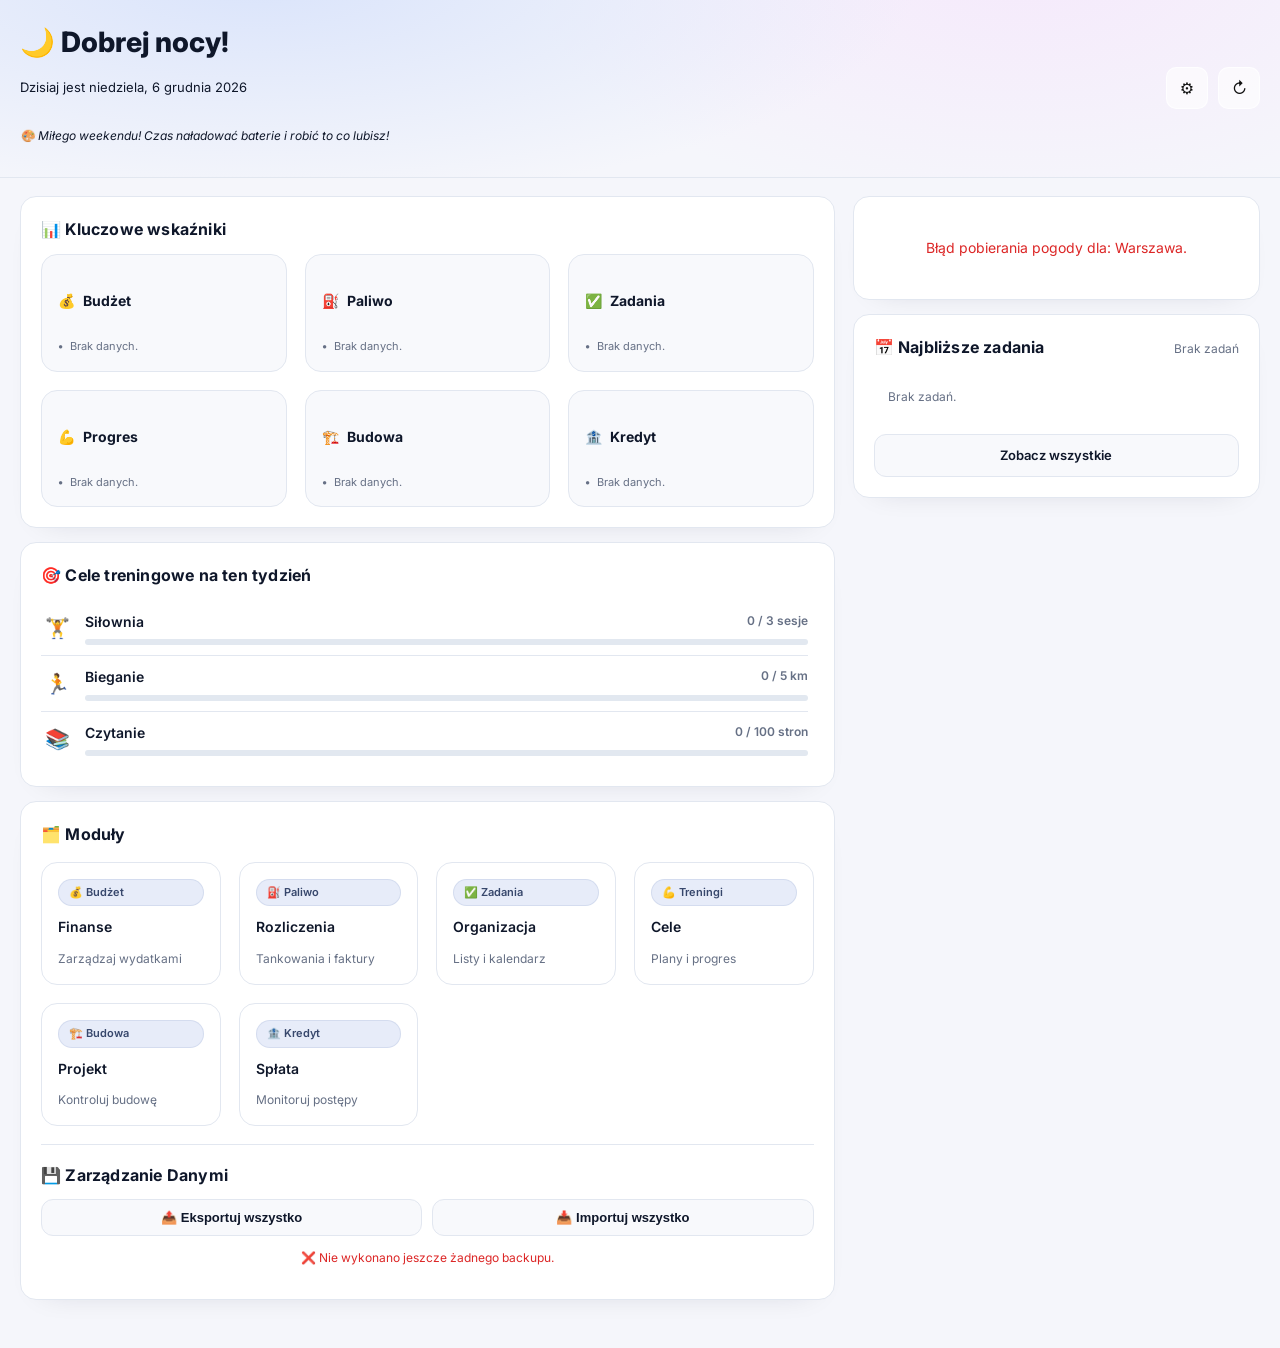
==== commit 72c65771: "Revamp module headers and fuel workflow" ====
--- a/index.html
+++ b/index.html
@@ -63,19 +63,21 @@
 
     /* === Hero === */
     .hero-header{
-      margin:-32px -20px 24px -20px; padding: 28px 20px; color: var(--ink); position:relative; overflow:hidden;
+      margin:-32px -20px 18px -20px; padding: 20px 20px; color: var(--ink); position:relative; overflow:hidden;
       background: var(--gradient-primary);
       border-bottom: 1px solid var(--line);
     }
     .hero-content{
         position:relative; z-index:1; max-width:1280px; margin:0 auto;
         width: 100%;
-    }
+        display:flex; align-items:center; justify-content: space-between; gap: 24px;
+    }
+    .hero-intro{ display:flex; flex-direction:column; gap:6px; }
     .greeting-text{ font-size: clamp(20px, 4vw, 28px); font-weight:800; margin:0 0 6px 0; animation: fadeInUp .5s ease-out }
     .date-text{ opacity:.9; font-size: 13px; margin:0 0 10px 0; animation: fadeInUp .5s ease-out .1s both }
     .dynamic-message{ font-style: italic; opacity:.85; font-size:12px; animation: fadeInUp .5s ease-out .2s both }
 
-    .quick-actions{ position:absolute; top:20px; right:20px; display:flex; gap:10px; animation: slideInRight .5s ease-out .2s both; }
+    .quick-actions{ display:flex; gap:10px; animation: slideInRight .5s ease-out .2s both; }
     .quick-action{
       width:42px; height:42px; background: hsl(0 0% 100% / .6);
       border:1px solid hsl(0 0% 100% / .7); border-radius:10px; display:flex; align-items:center; justify-content:center;
@@ -155,7 +157,8 @@
 
     @media (max-width: 768px){
       .hero-header{ padding: 24px; margin:-28px -20px 20px -20px }
-      .quick-actions{ position: static; margin-top: 12px; justify-content: center }
+      .hero-content{ flex-direction: column; align-items: flex-start; gap: 16px; }
+      .quick-actions{ width: 100%; justify-content: flex-start; }
     }
   </style>
 </head>
@@ -163,13 +166,15 @@
   <div class="wrap">
     <header class="hero-header">
       <div class="hero-content">
+        <div class="hero-intro">
+          <h1 id="greeting" class="greeting-text">Dzień dobry!</h1>
+          <p id="current-date" class="date-text"></p>
+          <p id="dynamic-message" class="dynamic-message"></p>
+        </div>
         <div class="quick-actions">
           <a href="#" class="quick-action" title="Ustawienia" onclick="openSettingsModal()">⚙️</a>
           <a href="#" class="quick-action" title="Odśwież" onclick="refreshDashboard()">↻</a>
         </div>
-        <h1 id="greeting" class="greeting-text">Dzień dobry!</h1>
-        <p id="current-date" class="date-text"></p>
-        <p id="dynamic-message" class="dynamic-message"></p>
       </div>
     </header>
 
--- a/assets/styles.css
+++ b/assets/styles.css
@@ -196,128 +196,147 @@
   background: var(--bg);
 }
 
-.module-header,
 .module-hero {
   background: var(--gradient-hero);
   border-bottom: 1px solid var(--line);
-}
-
-.module-header .wrap,
+  padding: 18px 0 14px;
+}
+
 .module-hero .wrap {
   padding-top: 0;
   padding-bottom: 0;
 }
 
-.module-hero-inner,
-.module-header-inner {
+.module-hero-inner {
   display: flex;
   flex-direction: column;
-  gap: 16px;
-  padding: 22px 0 18px;
-}
-
-.module-hero-top,
-.module-header-top {
+  gap: 12px;
+}
+
+.module-hero-top {
   display: flex;
   flex-wrap: wrap;
   justify-content: space-between;
-  align-items: center;
+  align-items: flex-start;
   gap: 16px;
 }
 
-.module-header-info {
+.module-hero-meta {
+  display: flex;
+  flex-wrap: wrap;
+  gap: 12px;
+  align-items: flex-start;
+}
+
+.module-title-block {
   display: flex;
   flex-direction: column;
-  gap: 4px;
-  max-width: 720px;
-}
-
-.module-header-actions,
-.module-hero-actions {
-  display: flex;
-  flex-wrap: wrap;
-  gap: 10px;
-  align-items: center;
-  justify-content: flex-end;
+  gap: 2px;
 }
 
 .module-eyebrow {
-  font-size: 12px;
-  font-weight: 600;
-  text-transform: uppercase;
-  letter-spacing: 0.08em;
-  color: hsl(var(--accent-h) 35% 28%);
-}
-
-.module-title {
-  margin: 4px 0 8px;
-  font-size: clamp(26px, 4vw, 34px);
-  font-weight: 800;
-  color: var(--ink);
-}
-
-.module-subtitle {
-  margin: 0;
-  font-size: 14px;
-  color: hsl(var(--accent-h) 18% 35% / 0.85);
-  max-width: 600px;
-}
-
-.module-summary-card {
-  margin-top: 18px;
-}
-
-.summary-grid {
-  display: grid;
-  gap: 14px;
-  grid-template-columns: repeat(auto-fit, minmax(180px, 1fr));
-}
-
-.summary-stat {
-  background: var(--card);
-  border: 1px solid var(--line);
-  border-radius: var(--radius);
-  padding: 14px 16px;
-  display: flex;
-  flex-direction: column;
-  gap: 6px;
-  box-shadow: var(--shadow-sm);
-}
-
-.summary-stat.compact {
-  min-height: 0;
-}
-
-.summary-stat .label {
   font-size: 11px;
   font-weight: 600;
   text-transform: uppercase;
-  letter-spacing: 0.08em;
-  color: var(--muted);
-}
-
-.summary-stat .value,
-.summary-stat .big-number {
-  font-size: 22px;
+  letter-spacing: 0.1em;
+  color: hsl(var(--accent-h) 35% 28%);
+}
+
+.module-title {
+  margin: 0;
+  font-size: clamp(22px, 3.2vw, 28px);
+  font-weight: 800;
+  color: var(--ink);
+}
+
+.module-subtitle {
+  margin: 0;
+  font-size: 12px;
+  color: hsl(var(--accent-h) 18% 35% / 0.85);
+  max-width: 520px;
+}
+
+.module-hero-actions {
+  display: flex;
+  flex-wrap: wrap;
+  gap: 8px;
+  justify-content: flex-end;
+}
+
+.module-hero-stats {
+  display: flex;
+  flex-wrap: wrap;
+  gap: 10px;
+}
+
+.module-hero-stat {
+  display: flex;
+  align-items: center;
+  gap: 10px;
+  padding: 10px 14px;
+  border-radius: 14px;
+  border: 1px solid rgba(148, 163, 184, 0.3);
+  background: var(--card);
+  box-shadow: var(--shadow-sm);
+  min-width: 180px;
+}
+
+.module-hero-stat .emoji {
+  font-size: 18px;
+  line-height: 1;
+}
+
+.module-hero-stat .stat-body {
+  display: flex;
+  flex-direction: column;
+  gap: 4px;
+}
+
+.module-hero-stat .label {
+  font-size: 11px;
+  font-weight: 600;
+  letter-spacing: 0.02em;
+  color: var(--muted);
+  text-transform: none;
+}
+
+.module-hero-stat .value,
+.module-hero-stat .big-number {
+  font-size: 16px;
   font-weight: 700;
   color: var(--ink);
 }
 
-.summary-stat .big-number {
-  font-size: 26px;
-}
-
-.summary-stat .note {
-  font-size: 12px;
-  color: var(--muted);
-}
-
-.summary-stat .value.ok {
+.module-hero-stat .note {
+  font-size: 11px;
+  color: var(--muted);
+}
+
+.module-hero-stat.positive {
+  border-color: var(--green-soft);
+  background: var(--green-soft);
   color: var(--green);
 }
 
-.summary-stat .value.bad {
+.module-hero-stat.positive .label,
+.module-hero-stat.positive .note {
+  color: rgba(22, 101, 52, 0.8);
+}
+
+.module-hero-stat.negative {
+  border-color: var(--red-soft);
+  background: var(--red-soft);
   color: var(--red);
+}
+
+.module-hero-stat.negative .label,
+.module-hero-stat.negative .note {
+  color: rgba(185, 28, 28, 0.8);
+}
+
+.module-hero-stat.neutral {
+  border-color: var(--accent-weak);
+  background: var(--surface);
 }
 
 .module-content {
@@ -326,7 +345,7 @@
 }
 
 .module-content .wrap {
-  padding-top: 28px;
+  padding-top: 24px;
 }
 
 .page-tabs,
@@ -640,11 +659,18 @@
   }
 
   .module-hero-top {
+    grid-template-columns: 1fr;
     align-items: flex-start;
+    gap: 16px;
   }
 
   .module-hero-actions {
     width: 100%;
+    justify-content: flex-start;
+  }
+
+  .module-hero-meta {
+    align-items: flex-start;
   }
 
   .module-content .wrap {
